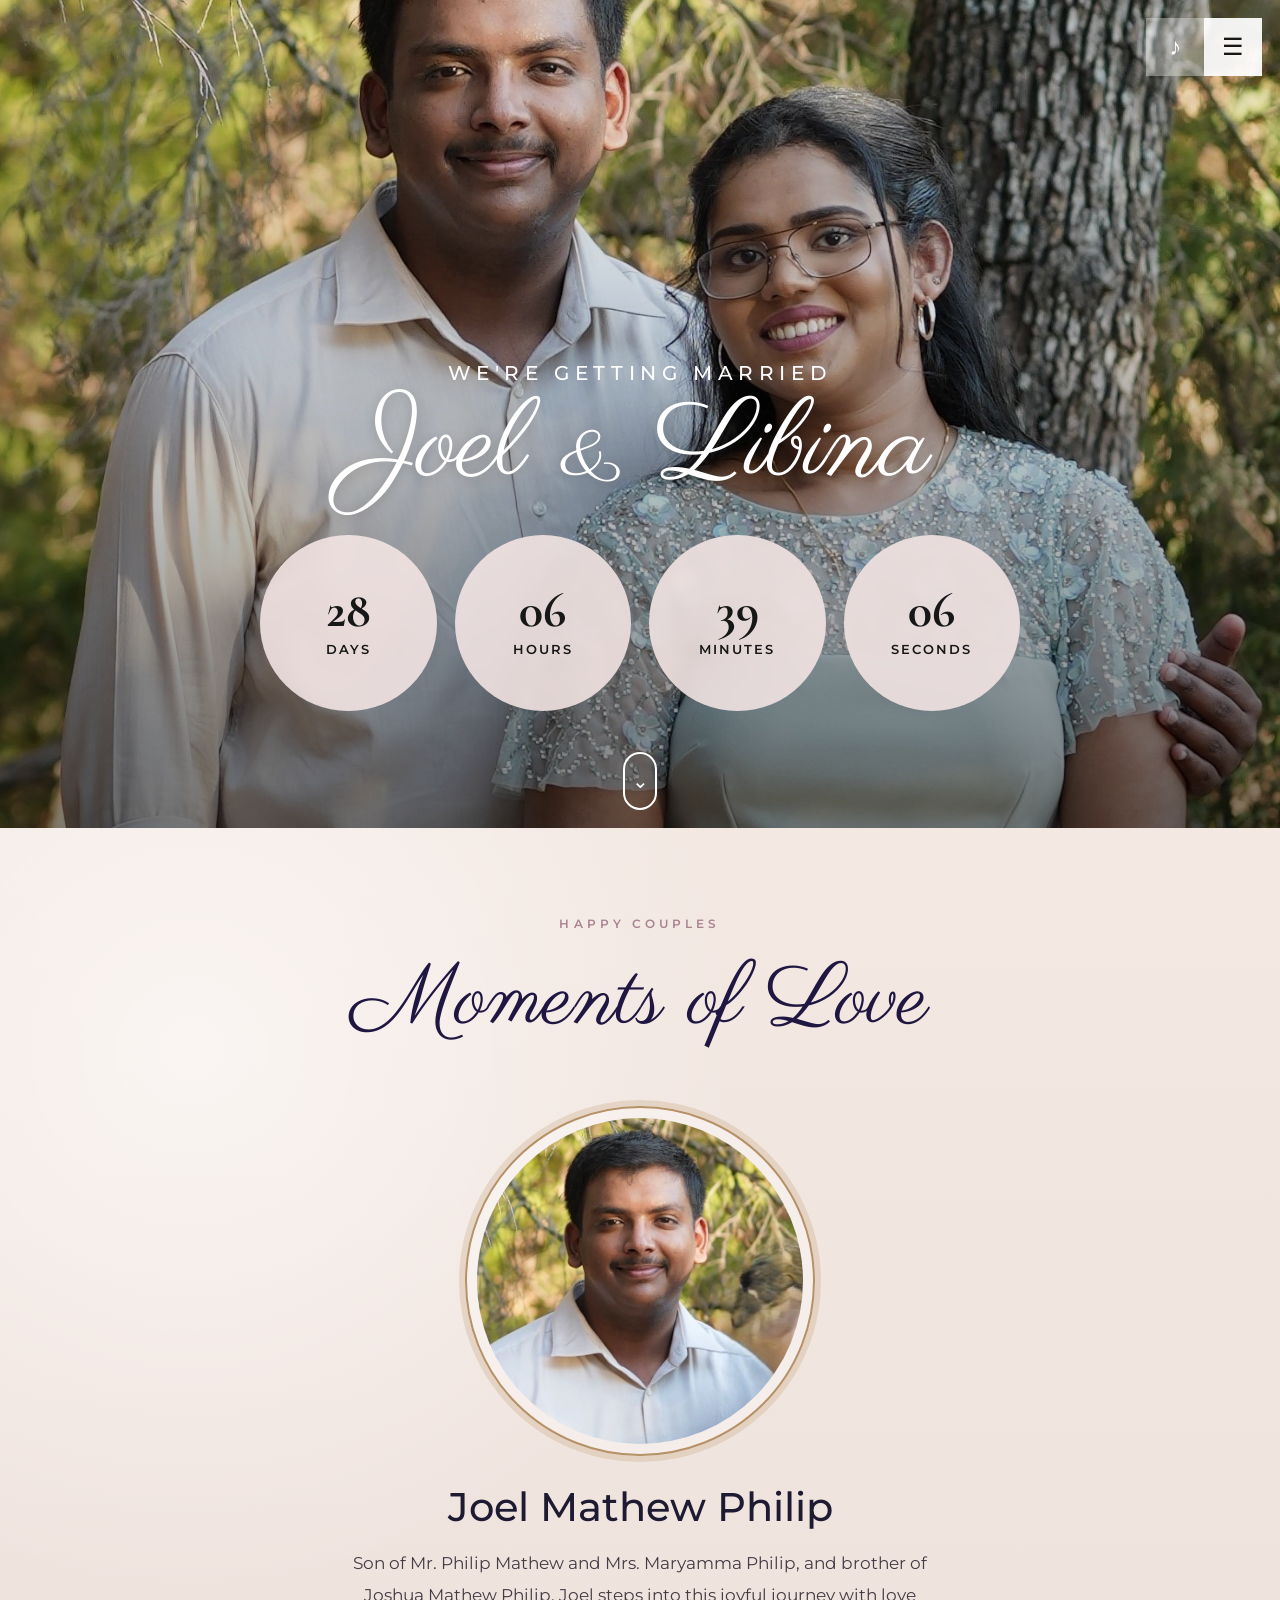
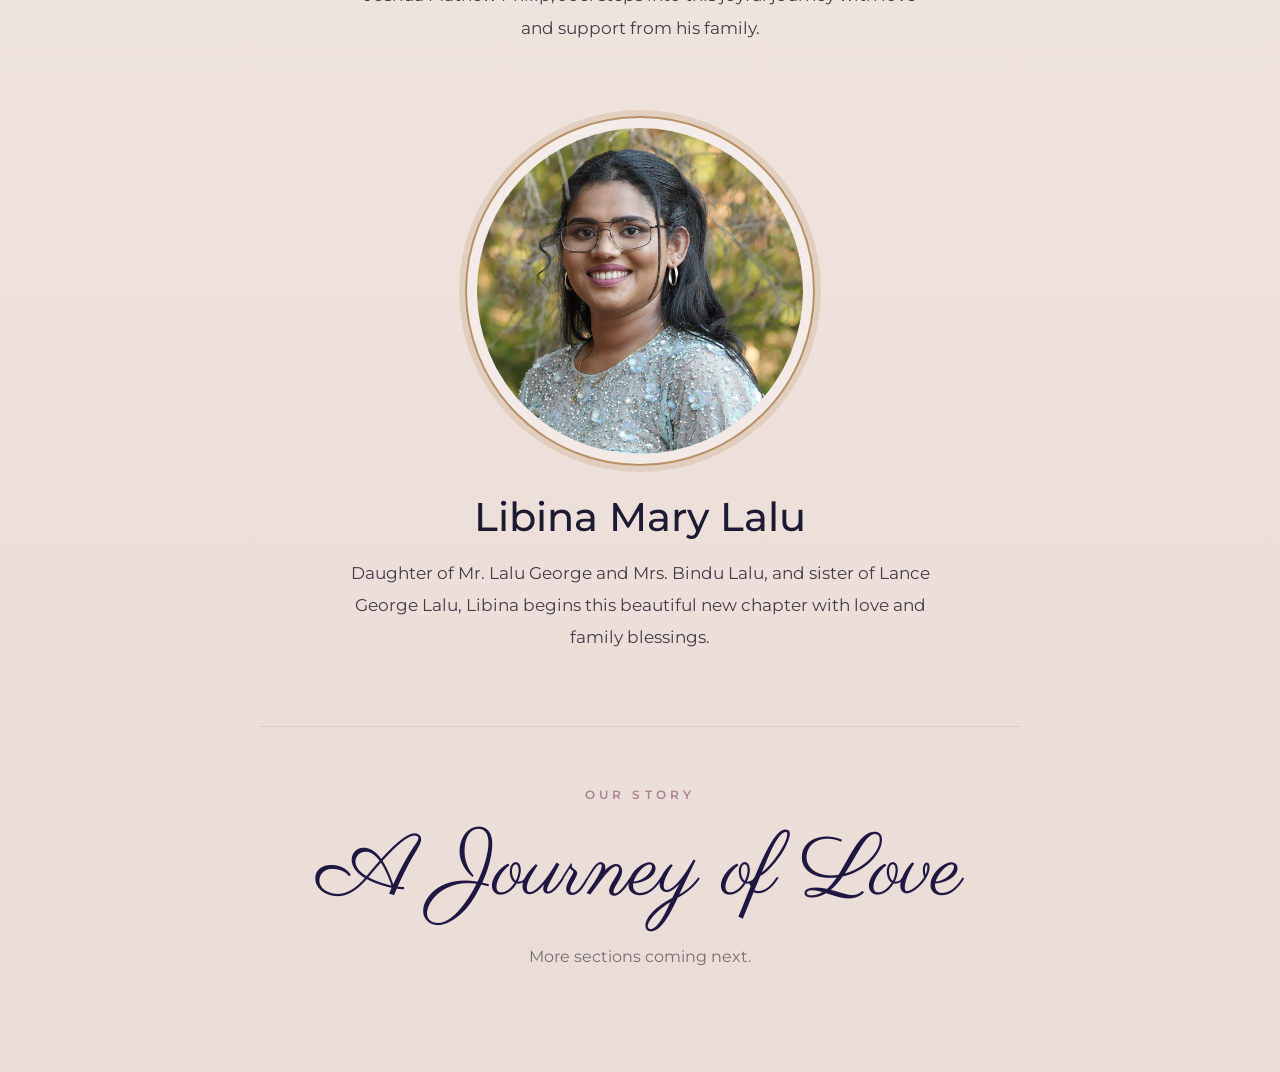
==== invitation.html @ ee6457e8 "Update invitation.html" ====
<!DOCTYPE html>
<html lang="en">
<head>
  <meta charset="UTF-8" />
  <meta name="viewport" content="width=device-width, initial-scale=1.0" />
  <meta name="theme-color" content="#eee2dd" />
  <title>Joel & Libina | Wedding Invitation</title>
  <link rel="preconnect" href="https://fonts.googleapis.com">
  <link rel="preconnect" href="https://fonts.gstatic.com" crossorigin>
  <link href="https://fonts.googleapis.com/css2?family=Cormorant+Garamond:wght@500;600;700&family=Montserrat:wght@300;400;500;600&family=Parisienne&display=swap" rel="stylesheet">
  <link rel="stylesheet" href="style.css" />
</head>
<body class="invitation-page">
  <header class="hero" id="home">
    <div class="hero-overlay"></div>
    <div class="top-controls">
      <button class="icon-btn" type="button" aria-label="Toggle music" id="musicToggle">♪</button>
      <button class="menu-btn" type="button" aria-label="Menu">☰</button>
    </div>

    <div class="hero-content">
      <p class="hero-kicker">WE'RE GETTING MARRIED</p>
      <h1>Joel <span>&</span> Libina</h1>

      <div class="countdown" aria-label="Wedding countdown">
        <div class="count-item"><strong id="days">0</strong><span>DAYS</span></div>
        <div class="count-item"><strong id="hours">0</strong><span>HOURS</span></div>
        <div class="count-item"><strong id="minutes">0</strong><span>MINUTES</span></div>
        <div class="count-item"><strong id="seconds">0</strong><span>SECONDS</span></div>
      </div>
    </div>

    <a class="scroll-indicator" href="#couple" aria-label="Scroll to couple section">⌄</a>
  </header>

  <main>
    <section class="couple-section" id="couple">
      <div class="section-heading">
        <p class="eyebrow rose">HAPPY COUPLES</p>
        <h2>Moments of Love</h2>
      </div>

      <article class="bio-card">
        <div class="portrait-ring">
          <img src="assets/images/joel.jpg" alt="Joel Mathew Philip" />
        </div>
        <h3>Joel Mathew Philip</h3>
        <p>
          Son of Mr. Philip Mathew and Mrs. Maryamma Philip, and brother of Joshua Mathew Philip,
          Joel steps into this joyful journey with love and support from his family.
        </p>
      </article>

      <article class="bio-card">
        <div class="portrait-ring">
          <img src="assets/images/libina.jpg" alt="Libina Mary Lalu" />
        </div>
        <h3>Libina Mary Lalu</h3>
        <p>
          Daughter of Mr. Lalu George and Mrs. Bindu Lalu, and sister of Lance George Lalu,
          Libina begins this beautiful new chapter with love and family blessings.
        </p>
      </article>

      <div class="next-section-tease">
        <p class="eyebrow rose">OUR STORY</p>
        <h2>A Journey of Love</h2>
        <p>More sections coming next.</p>
      </div>
    </section>
  </main>

  <script src="script.js"></script>
</body>
</html>
---- style.css ----
:root {
  --ink: #17131d;
  --cream: #f3e8e2;
  --cream-2: #ead9d2;
  --plum: #2a1235;
  --plum-2: #170f25;
  --rose: #b97586;
  --gold: #b69165;
  --white: #fffaf5;
}

* { box-sizing: border-box; }
html { scroll-behavior: smooth; }
body { margin: 0; font-family: 'Montserrat', sans-serif; color: var(--ink); }
img { display: block; width: 100%; }
a { color: inherit; }

/* ---------- Landing page ---------- */
.landing-page {
  min-height: 100vh;
  background:
    radial-gradient(circle at 20% 15%, rgba(160, 82, 150, .28), transparent 30%),
    radial-gradient(circle at 80% 80%, rgba(135, 72, 120, .18), transparent 25%),
    linear-gradient(160deg, #171427 0%, #111523 45%, #160f20 100%);
  color: var(--white);
  overflow-x: hidden;
}

.landing-shell {
  min-height: 100vh;
  display: grid;
  place-items: center;
  padding: 28px 16px;
  position: relative;
}

.landing-shell::before,
.landing-shell::after {
  content: '';
  position: fixed;
  inset: auto;
  width: 260px;
  height: 260px;
  border-radius: 50%;
  filter: blur(60px);
  opacity: .23;
  pointer-events: none;
}
.landing-shell::before { background: #ba56a0; top: -70px; left: -80px; }
.landing-shell::after { background: #6b4e8f; right: -80px; bottom: -70px; }

.floating-petals { position: fixed; inset: 0; pointer-events: none; overflow: hidden; }
.floating-petals span {
  position: absolute;
  color: rgba(255, 180, 221, .82);
  font-size: 17px;
  animation: drift 9s linear infinite;
}
.floating-petals span:nth-child(1) { left: 12%; animation-delay: 0s; }
.floating-petals span:nth-child(2) { left: 35%; animation-delay: 2s; }
.floating-petals span:nth-child(3) { left: 57%; animation-delay: 4s; }
.floating-petals span:nth-child(4) { left: 73%; animation-delay: 1s; }
.floating-petals span:nth-child(5) { left: 87%; animation-delay: 5s; }
@keyframes drift { from { transform: translateY(-10vh) rotate(0); opacity: 0; } 15% { opacity: .8; } to { transform: translateY(115vh) rotate(220deg); opacity: 0; } }

.invite-card {
  width: min(100%, 520px);
  border-radius: 34px;
  position: relative;
}

.landing-card {
  padding: 54px 30px 28px;
  text-align: center;
  background:
    linear-gradient(rgba(37, 14, 48, .92), rgba(27, 16, 39, .96)),
    radial-gradient(circle at 50% 0%, rgba(150, 74, 147, .25), transparent 55%);
  border: 1px solid rgba(255,255,255,.08);
  box-shadow: 0 22px 65px rgba(0,0,0,.42), inset 0 0 80px rgba(255,255,255,.02);
  overflow: hidden;
}

.landing-card::before {
  content: '';
  position: absolute;
  inset: 14px;
  border: 1px solid rgba(255,255,255,.05);
  border-radius: 25px;
  pointer-events: none;
}

.save-title { margin-bottom: 28px; }
.save-row { line-height: .92; }
.save-row span {
  font-family: 'Cormorant Garamond', serif;
  font-size: clamp(48px, 12vw, 70px);
  font-weight: 700;
  letter-spacing: .04em;
}
.save-row.second { display: flex; align-items: baseline; justify-content: center; gap: 10px; }
.save-row.second em { font-family: 'Parisienne', cursive; font-size: 32px; font-style: normal; transform: rotate(-4deg); }
.title-divider { display: flex; align-items: center; justify-content: center; gap: 10px; margin-top: 16px; }
.title-divider span { width: 48px; height: 1px; background: rgba(255,255,255,.35); }
.title-divider b { color: #ff5d9e; font-size: 14px; }

.portrait-pair { display: flex; justify-content: center; align-items: center; gap: 18px; margin: 12px 0 20px; }
.mini-portrait { width: 112px; height: 112px; margin: 0; padding: 6px; border-radius: 50%; border: 1px solid rgba(255,255,255,.16); background: rgba(255,255,255,.03); }
.mini-portrait img { height: 100%; object-fit: cover; border-radius: 50%; }
.amp-small { font-family: 'Parisienne', cursive; font-size: 50px; color: #d78cab; }

.landing-names {
  font-family: 'Parisienne', cursive;
  font-size: clamp(52px, 12vw, 76px);
  font-weight: 400;
  margin: 0 0 28px;
  line-height: 1;
}
.landing-names span { color: #d77c9e; font-size: .72em; }

.event-copy { display: grid; gap: 19px; margin: 0 auto 30px; max-width: 390px; }
.event-copy p { margin: 0; }
.eyebrow { font-size: 12px; letter-spacing: .34em; font-weight: 600; opacity: .72; }
.event-date { font-size: 20px; font-weight: 600; }
.event-block > p:not(.eyebrow):not(.subtle) { margin-top: 8px; font-size: 16px; font-weight: 500; }
.subtle { margin-top: 5px !important; font-size: 13px; opacity: .72; }
.church-block { padding-top: 2px; }

.primary-button {
  display: flex;
  width: 100%;
  min-height: 64px;
  align-items: center;
  justify-content: center;
  gap: 9px;
  text-decoration: none;
  border-radius: 14px;
  background: linear-gradient(180deg, #2a1938, #1d1229);
  color: white;
  font-size: 17px;
  font-weight: 600;
  box-shadow: 0 10px 28px rgba(0,0,0,.28), inset 0 1px rgba(255,255,255,.06);
  transition: transform .2s ease, box-shadow .2s ease;
}
.primary-button:hover { transform: translateY(-2px); box-shadow: 0 14px 35px rgba(0,0,0,.34); }
.primary-button span { color: #fff; }
.card-footnote { font-size: 11px; opacity: .34; margin: 21px 0 0; }

/* ---------- Main invitation page ---------- */
.invitation-page { background: var(--cream); }
.hero {
  min-height: 100svh;
  position: relative;
  display: flex;
  align-items: flex-end;
  justify-content: center;
  background-image: url('assets/images/couple.jpg');
  background-size: cover;
  background-position: center 33%;
  color: white;
  overflow: hidden;
}
.hero-overlay {
  position: absolute;
  inset: 0;
  background: linear-gradient(to bottom, rgba(0,0,0,.08) 0%, rgba(0,0,0,.14) 40%, rgba(0,0,0,.5) 100%);
}
.top-controls { position: absolute; z-index: 3; top: 18px; right: 18px; display: flex; }
.icon-btn,.menu-btn {
  width: 58px; height: 58px; border: 0; font-size: 24px; cursor: pointer;
}
.icon-btn { background: rgba(255,255,255,.36); color: white; }
.menu-btn { background: rgba(255,255,255,.93); color: #171717; }

.hero-content {
  position: relative;
  z-index: 2;
  width: min(100%, 940px);
  text-align: center;
  padding: 0 18px 13vh;
}
.hero-kicker { letter-spacing: .28em; font-size: clamp(14px, 2vw, 20px); margin: 0 0 8px; font-weight: 500; }
.hero h1 { font-family: 'Parisienne', cursive; font-size: clamp(60px, 10vw, 110px); font-weight: 400; margin: 0 0 32px; line-height: 1; text-shadow: 0 2px 12px rgba(0,0,0,.18); }
.hero h1 span { font-size: .7em; }
.countdown { display: grid; grid-template-columns: repeat(4, minmax(0,1fr)); gap: clamp(8px, 2vw, 18px); max-width: 760px; margin: 0 auto; }
.count-item {
  aspect-ratio: 1/1;
  border-radius: 50%;
  background: rgba(245, 230, 229, .88);
  color: #171717;
  display: flex;
  flex-direction: column;
  align-items: center;
  justify-content: center;
  backdrop-filter: blur(6px);
}
.count-item strong { font-family: 'Cormorant Garamond', serif; font-size: clamp(28px, 5vw, 50px); line-height: .9; }
.count-item span { font-size: clamp(8px, 1.5vw, 13px); margin-top: 8px; letter-spacing: .16em; font-weight: 600; }
.scroll-indicator {
  position: absolute;
  z-index: 3;
  bottom: 18px;
  left: 50%;
  transform: translateX(-50%);
  width: 34px; height: 58px;
  border: 2px solid white;
  border-radius: 18px;
  display: grid; place-items: center;
  color: white; text-decoration: none; font-size: 20px;
  animation: bounce 1.8s ease-in-out infinite;
}
@keyframes bounce { 0%,100% { transform: translate(-50%,0); } 50% { transform: translate(-50%,7px); } }

.couple-section {
  min-height: 100vh;
  background:
    radial-gradient(circle at 15% 12%, rgba(255,255,255,.6), transparent 28%),
    linear-gradient(180deg, #f3e8e2 0%, #eadcd7 100%);
  padding: 76px 20px 90px;
  text-align: center;
}
.section-heading { margin-bottom: 46px; }
.rose { color: #a98391; opacity: 1; }
.section-heading h2,.next-section-tease h2 {
  font-family: 'Parisienne', cursive;
  font-size: clamp(54px, 8vw, 86px);
  color: #1f1642;
  font-weight: 400;
  margin: 8px 0 0;
}
.bio-card { max-width: 640px; margin: 0 auto 72px; }
.portrait-ring {
  width: min(76vw, 350px);
  aspect-ratio: 1/1;
  margin: 0 auto 26px;
  border-radius: 50%;
  padding: 10px;
  border: 2px solid var(--gold);
  box-shadow: 0 0 0 6px rgba(182,145,101,.24);
  background: rgba(255,255,255,.32);
}
.portrait-ring img { width: 100%; height: 100%; object-fit: cover; border-radius: 50%; }
.bio-card h3 { font-size: clamp(28px, 4vw, 40px); font-weight: 500; margin: 0 0 16px; color: #1d1a31; }
.bio-card p { margin: 0 auto; max-width: 580px; font-size: 17px; line-height: 1.9; color: #443b45; }
.next-section-tease { margin: 28px auto 0; padding-top: 48px; border-top: 1px solid rgba(92,63,77,.12); max-width: 760px; }
.next-section-tease p:last-child { opacity: .55; }

@media (max-width: 600px) {
  .landing-shell { padding: 12px; }
  .landing-card { padding: 44px 20px 24px; border-radius: 26px; }
  .mini-portrait { width: 92px; height: 92px; }
  .amp-small { font-size: 42px; }
  .hero { background-position: center 28%; }
  .hero-content { padding-bottom: 15vh; }
  .hero h1 { margin-bottom: 24px; }
  .countdown { gap: 7px; }
  .count-item span { letter-spacing: .08em; }
  .top-controls { top: 12px; right: 12px; }
  .icon-btn,.menu-btn { width: 50px; height: 50px; }
  .couple-section { padding-inline: 18px; }
  .bio-card p { font-size: 15px; line-height: 1.8; }
}

@media (min-width: 900px) {
  .hero { min-height: 92vh; background-position: center 29%; }
  .landing-card { padding-inline: 48px; }
}
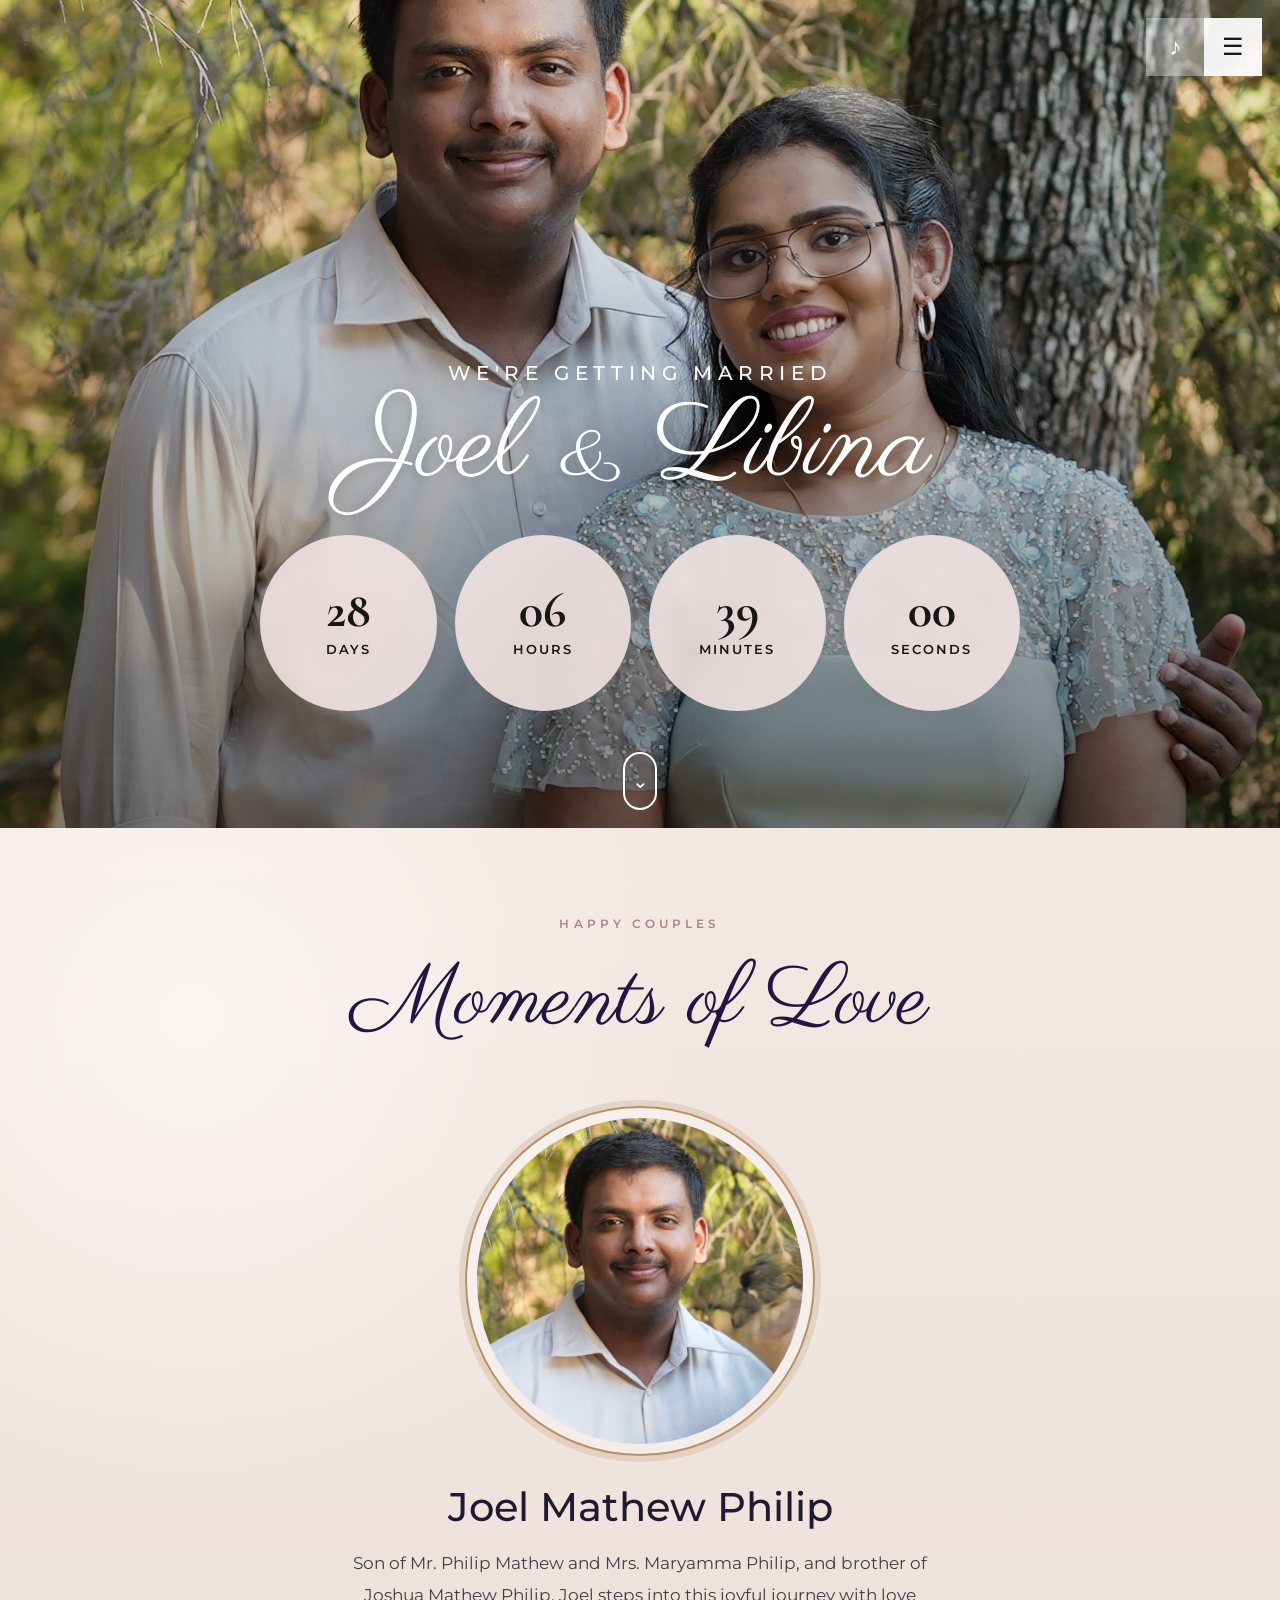
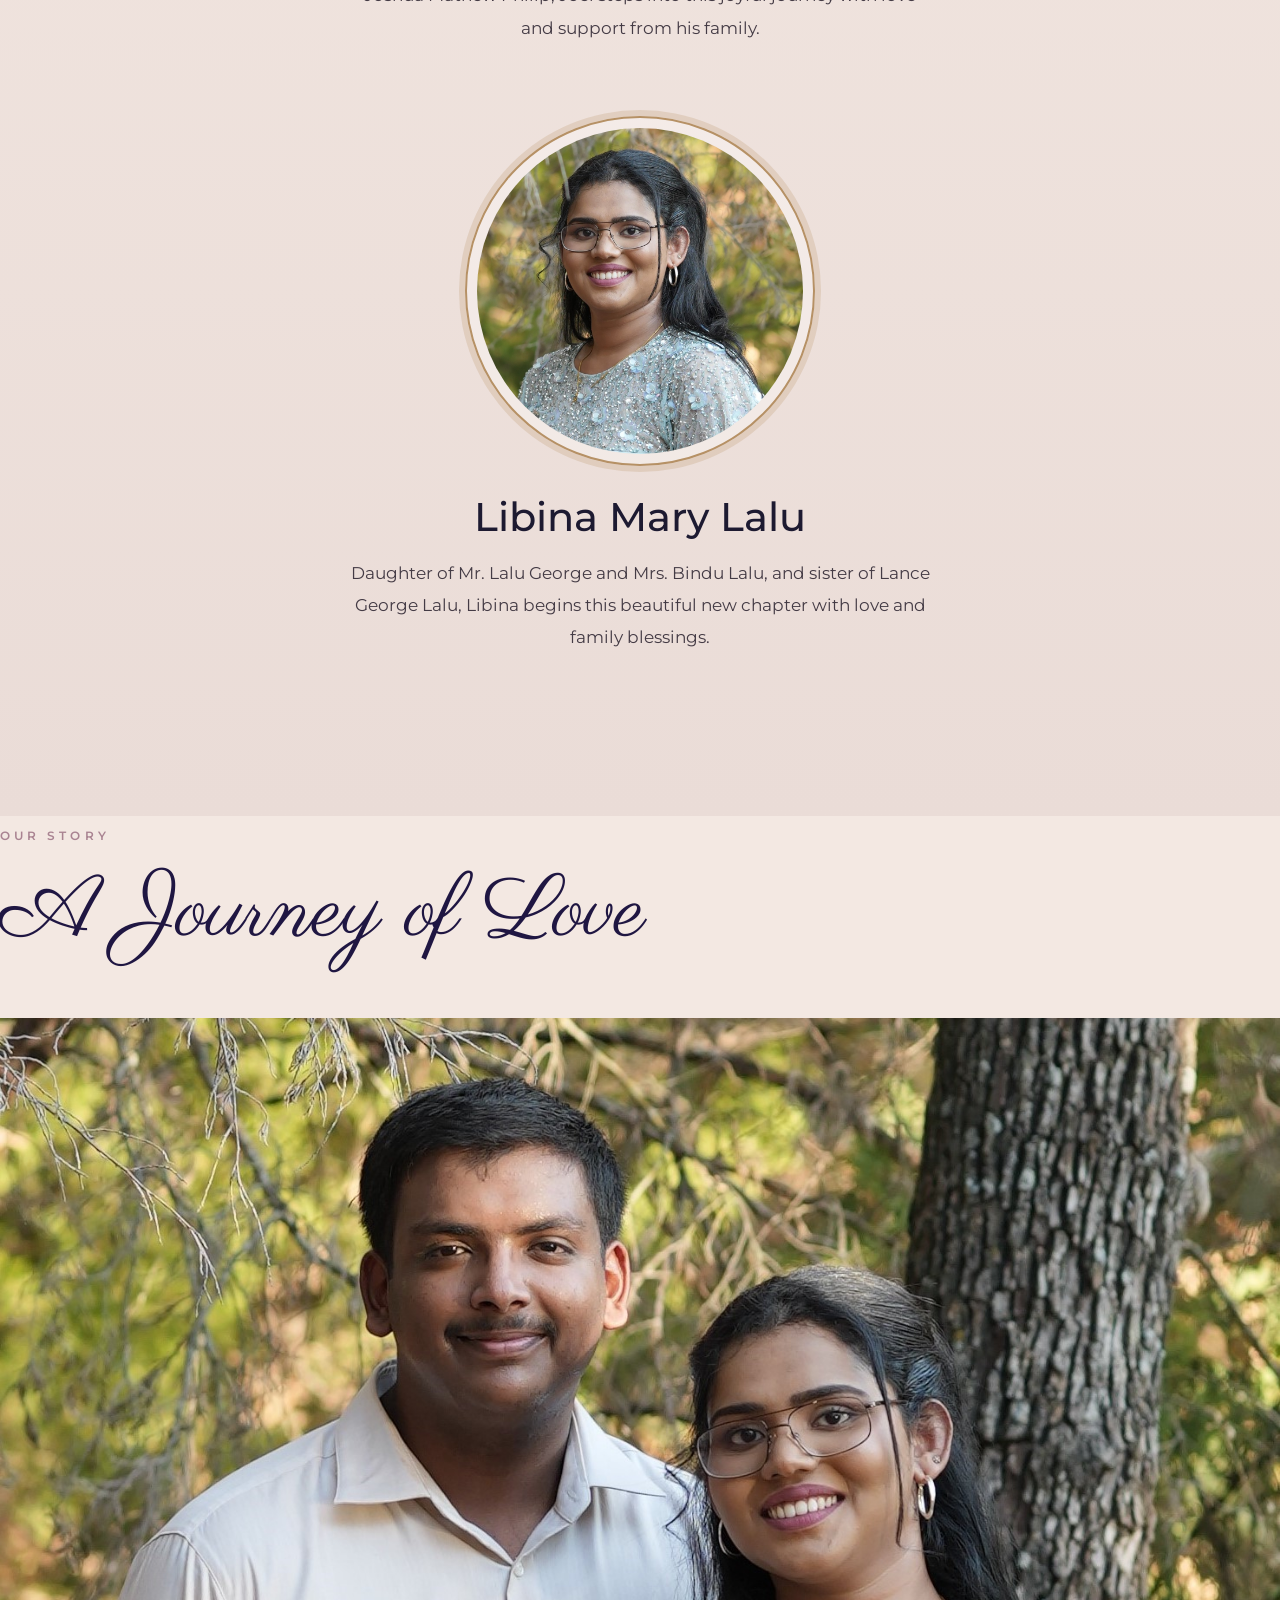
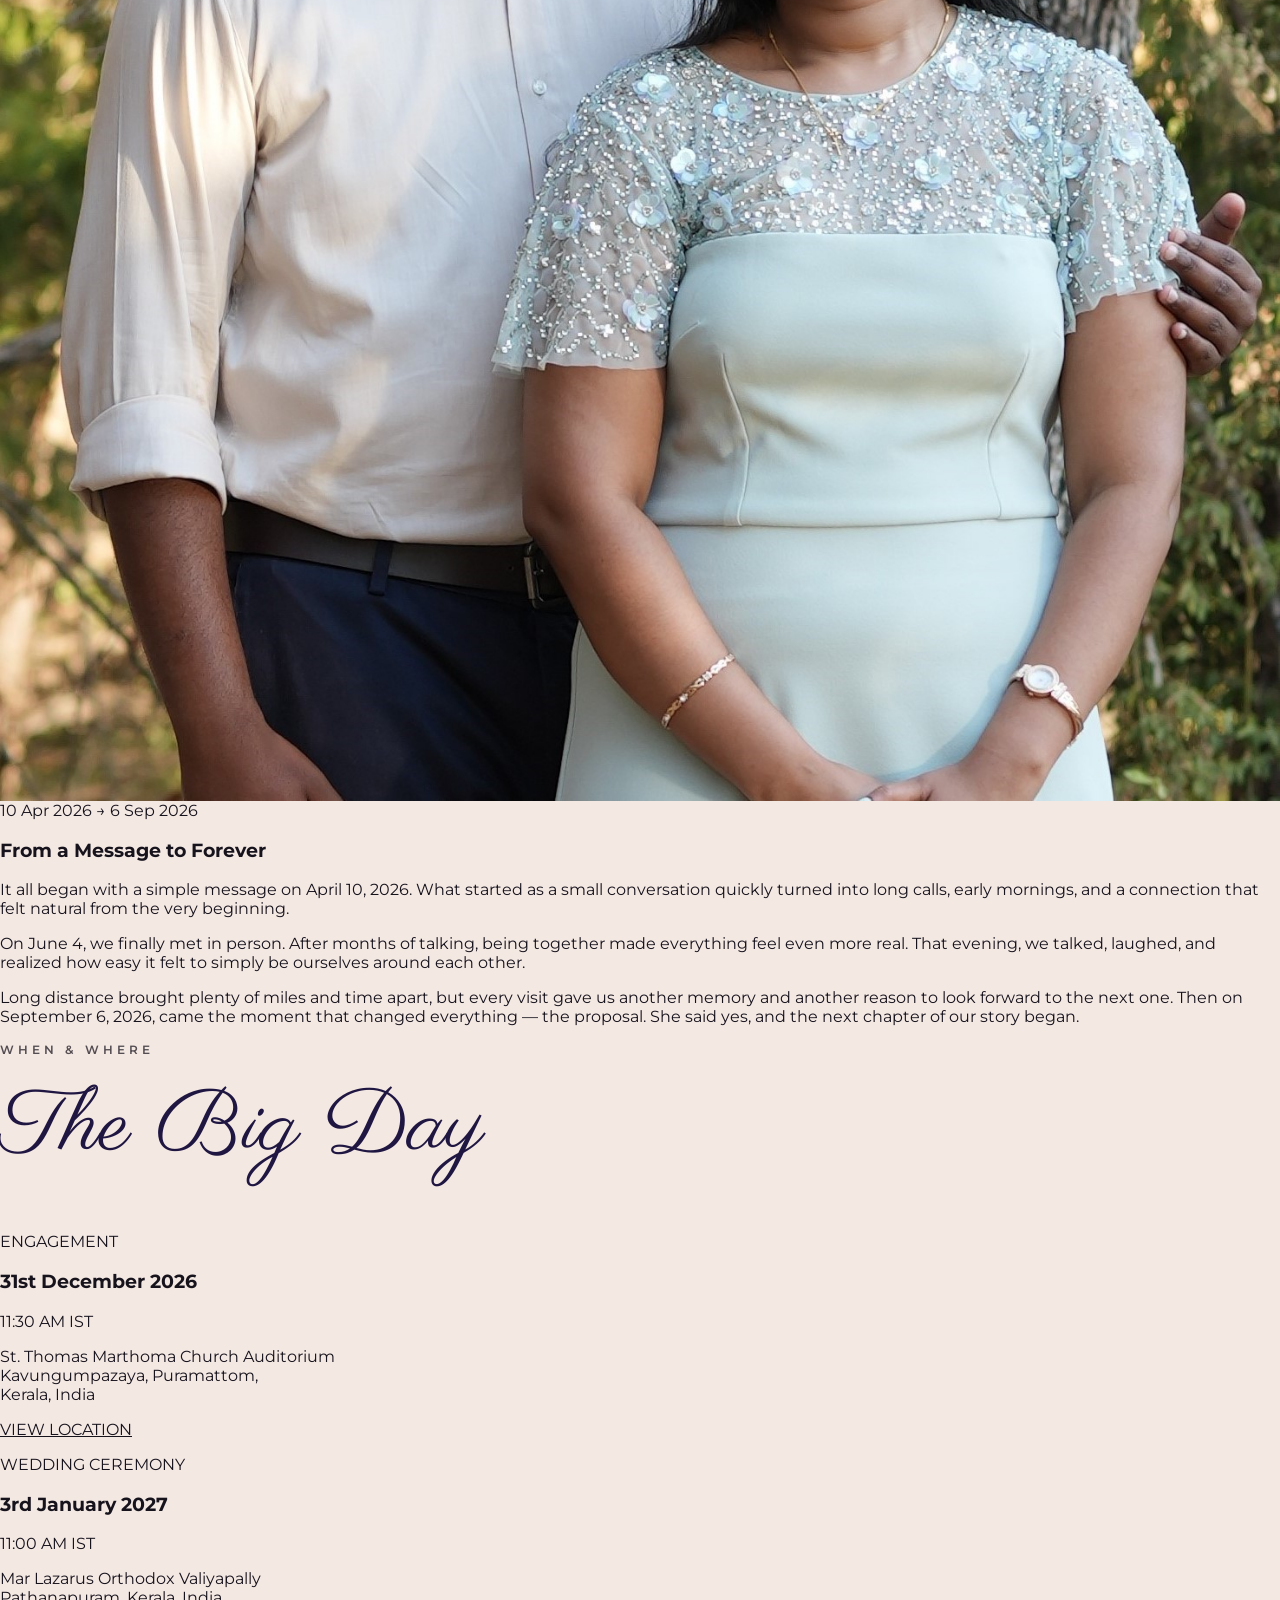
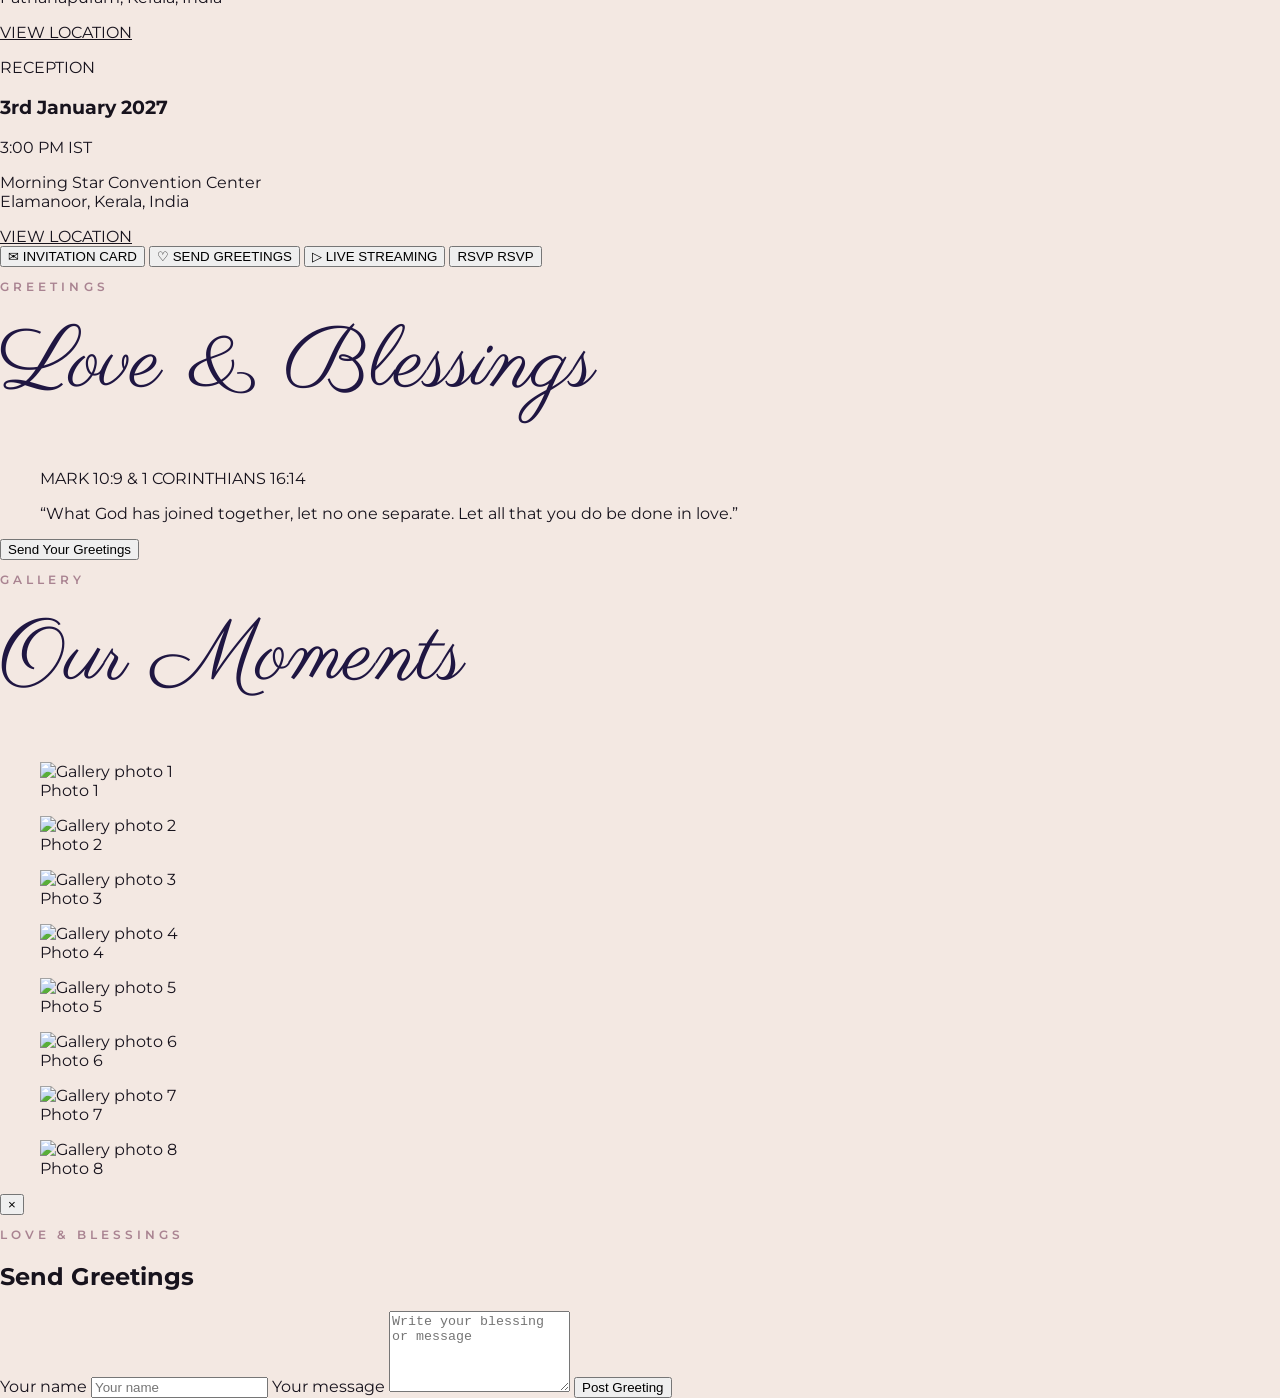
==== commit 56fa2c24: "Update invitation.html" ====
--- a/invitation.html
+++ b/invitation.html
@@ -61,14 +61,155 @@
           Libina begins this beautiful new chapter with love and family blessings.
         </p>
       </article>
-
-      <div class="next-section-tease">
+    </section>
+
+    <section class="story-section" id="story">
+      <div class="section-heading compact-heading">
         <p class="eyebrow rose">OUR STORY</p>
         <h2>A Journey of Love</h2>
-        <p>More sections coming next.</p>
+      </div>
+
+      <article class="story-card">
+        <div class="story-photo-wrap">
+          <img src="assets/images/couple.jpg" alt="Joel and Libina together" class="story-photo" />
+        </div>
+        <span class="story-date">10 Apr 2026 → 6 Sep 2026</span>
+        <h3>From a Message to Forever</h3>
+        <p>
+          It all began with a simple message on April 10, 2026. What started as a small conversation
+          quickly turned into long calls, early mornings, and a connection that felt natural from the very beginning.
+        </p>
+        <p>
+          On June 4, we finally met in person. After months of talking, being together made everything feel even more real.
+          That evening, we talked, laughed, and realized how easy it felt to simply be ourselves around each other.
+        </p>
+        <p>
+          Long distance brought plenty of miles and time apart, but every visit gave us another memory and another reason
+          to look forward to the next one. Then on September 6, 2026, came the moment that changed everything — the proposal.
+          She said yes, and the next chapter of our story began.
+        </p>
+      </article>
+    </section>
+
+    <section class="big-day-section" id="big-day">
+      <div class="section-heading light-heading">
+        <p class="eyebrow">WHEN & WHERE</p>
+        <h2>The Big Day</h2>
+      </div>
+
+      <div class="event-grid">
+        <article class="event-card-main">
+          <p class="event-type">ENGAGEMENT</p>
+          <h3>31st December 2026</h3>
+          <p class="event-time">11:30 AM IST</p>
+          <p class="event-location">
+            St. Thomas Marthoma Church Auditorium<br>
+            Kavungumpazaya, Puramattom,<br>
+            Kerala, India
+          </p>
+          <a class="location-button" href="https://www.google.com/maps/search/?api=1&query=St.%20Thomas%20Marthoma%20Church%20Auditorium%20Kavungumpazaya%20Puramattom%20Kerala%20India" target="_blank" rel="noopener noreferrer">VIEW LOCATION</a>
+        </article>
+
+        <article class="event-card-main">
+          <p class="event-type">WEDDING CEREMONY</p>
+          <h3>3rd January 2027</h3>
+          <p class="event-time">11:00 AM IST</p>
+          <p class="event-location">
+            Mar Lazarus Orthodox Valiyapally<br>
+            Pathanapuram, Kerala, India
+          </p>
+          <a class="location-button" href="https://www.google.com/maps/search/?api=1&query=Mar%20Lazarus%20Orthodox%20Valiyapally%20Pathanapuram%20Kerala%20India" target="_blank" rel="noopener noreferrer">VIEW LOCATION</a>
+        </article>
+
+        <article class="event-card-main">
+          <p class="event-type">RECEPTION</p>
+          <h3>3rd January 2027</h3>
+          <p class="event-time">3:00 PM IST</p>
+          <p class="event-location">
+            Morning Star Convention Center<br>
+            Elamanoor, Kerala, India
+          </p>
+          <a class="location-button" href="https://www.google.com/maps/search/?api=1&query=Morning%20Star%20Convention%20Center%20Elamanoor%20Kerala%20India" target="_blank" rel="noopener noreferrer">VIEW LOCATION</a>
+        </article>
+      </div>
+    </section>
+
+    <section class="actions-section" id="actions">
+      <div class="action-grid">
+        <button class="action-tile" type="button" data-action="invitation">
+          <span class="action-icon">✉</span>
+          <span>INVITATION CARD</span>
+        </button>
+        <button class="action-tile" type="button" data-action="greetings">
+          <span class="action-icon">♡</span>
+          <span>SEND GREETINGS</span>
+        </button>
+        <button class="action-tile" type="button" data-action="livestream">
+          <span class="action-icon">▷</span>
+          <span>LIVE STREAMING</span>
+        </button>
+        <button class="action-tile" type="button" data-action="rsvp">
+          <span class="action-icon">RSVP</span>
+          <span>RSVP</span>
+        </button>
+      </div>
+    </section>
+
+    <section class="blessings-section" id="blessings">
+      <div class="section-heading compact-heading">
+        <p class="eyebrow rose">GREETINGS</p>
+        <h2>Love & Blessings</h2>
+      </div>
+
+      <blockquote class="verse-card">
+        <p class="verse-ref">MARK 10:9 &amp; 1 CORINTHIANS 16:14</p>
+        <p>“What God has joined together, let no one separate. Let all that you do be done in love.”</p>
+      </blockquote>
+
+      <div class="guest-messages" id="guestMessages" aria-live="polite"></div>
+      <button class="secondary-button" type="button" id="openGreetings">Send Your Greetings</button>
+    </section>
+
+    <section class="gallery-section" id="gallery">
+      <div class="section-heading compact-heading">
+        <p class="eyebrow rose">GALLERY</p>
+        <h2>Our Moments</h2>
+      </div>
+
+      <div class="gallery-grid">
+        <figure class="gallery-item"><img src="assets/images/gallery-1.jpg" alt="Gallery photo 1"><span>Photo 1</span></figure>
+        <figure class="gallery-item"><img src="assets/images/gallery-2.jpg" alt="Gallery photo 2"><span>Photo 2</span></figure>
+        <figure class="gallery-item"><img src="assets/images/gallery-3.jpg" alt="Gallery photo 3"><span>Photo 3</span></figure>
+        <figure class="gallery-item"><img src="assets/images/gallery-4.jpg" alt="Gallery photo 4"><span>Photo 4</span></figure>
+        <figure class="gallery-item"><img src="assets/images/gallery-5.jpg" alt="Gallery photo 5"><span>Photo 5</span></figure>
+        <figure class="gallery-item"><img src="assets/images/gallery-6.jpg" alt="Gallery photo 6"><span>Photo 6</span></figure>
+        <figure class="gallery-item"><img src="assets/images/gallery-7.jpg" alt="Gallery photo 7"><span>Photo 7</span></figure>
+        <figure class="gallery-item"><img src="assets/images/gallery-8.jpg" alt="Gallery photo 8"><span>Photo 8</span></figure>
       </div>
     </section>
   </main>
+
+  <div class="modal" id="greetingsModal" aria-hidden="true">
+    <div class="modal-backdrop" data-close-modal></div>
+    <div class="modal-card" role="dialog" aria-modal="true" aria-labelledby="greetingTitle">
+      <button class="modal-close" type="button" aria-label="Close" data-close-modal>×</button>
+      <p class="eyebrow rose">LOVE & BLESSINGS</p>
+      <h2 id="greetingTitle">Send Greetings</h2>
+      <form id="greetingForm">
+        <label>
+          Your name
+          <input type="text" id="guestName" maxlength="50" required placeholder="Your name">
+        </label>
+        <label>
+          Your message
+          <textarea id="guestMessage" maxlength="300" rows="5" required placeholder="Write your blessing or message"></textarea>
+        </label>
+        <button class="secondary-button full-width" type="submit">Post Greeting</button>
+      </form>
+    </div>
+  </div>
+
+  <div class="toast" id="toast" role="status" aria-live="polite"></div>
 
   <script src="script.js"></script>
 </body>
--- a/style.css
+++ b/style.css
@@ -29,8 +29,8 @@
 .landing-shell {
   min-height: 100vh;
   display: grid;
-  place-items: center;
-  padding: 28px 16px;
+  place-items: start center;
+  padding: 0 16px 12px;
   position: relative;
 }
 
@@ -70,7 +70,7 @@
 }
 
 .landing-card {
-  padding: 54px 30px 28px;
+  padding: 22px 30px 18px;
   text-align: center;
   background:
     linear-gradient(rgba(37, 14, 48, .92), rgba(27, 16, 39, .96)),
@@ -89,7 +89,7 @@
   pointer-events: none;
 }
 
-.save-title { margin-bottom: 28px; }
+.save-title { margin-bottom: 14px; }
 .save-row { line-height: .92; }
 .save-row span {
   font-family: 'Cormorant Garamond', serif;
@@ -103,7 +103,7 @@
 .title-divider span { width: 48px; height: 1px; background: rgba(255,255,255,.35); }
 .title-divider b { color: #ff5d9e; font-size: 14px; }
 
-.portrait-pair { display: flex; justify-content: center; align-items: center; gap: 18px; margin: 12px 0 20px; }
+.portrait-pair { display: flex; justify-content: center; align-items: center; gap: 18px; margin: 4px 0 10px; }
 .mini-portrait { width: 112px; height: 112px; margin: 0; padding: 6px; border-radius: 50%; border: 1px solid rgba(255,255,255,.16); background: rgba(255,255,255,.03); }
 .mini-portrait img { height: 100%; object-fit: cover; border-radius: 50%; }
 .amp-small { font-family: 'Parisienne', cursive; font-size: 50px; color: #d78cab; }
@@ -112,12 +112,12 @@
   font-family: 'Parisienne', cursive;
   font-size: clamp(52px, 12vw, 76px);
   font-weight: 400;
-  margin: 0 0 28px;
+  margin: 0 0 14px;
   line-height: 1;
 }
 .landing-names span { color: #d77c9e; font-size: .72em; }
 
-.event-copy { display: grid; gap: 19px; margin: 0 auto 30px; max-width: 390px; }
+.event-copy { display: grid; gap: 10px; margin: 0 auto 14px; max-width: 390px; }
 .event-copy p { margin: 0; }
 .eyebrow { font-size: 12px; letter-spacing: .34em; font-weight: 600; opacity: .72; }
 .event-date { font-size: 20px; font-weight: 600; }
@@ -143,7 +143,7 @@
 }
 .primary-button:hover { transform: translateY(-2px); box-shadow: 0 14px 35px rgba(0,0,0,.34); }
 .primary-button span { color: #fff; }
-.card-footnote { font-size: 11px; opacity: .34; margin: 21px 0 0; }
+.card-footnote { font-size: 11px; opacity: .42; margin: 8px 0 0; }
 
 /* ---------- Main invitation page ---------- */
 .invitation-page { background: var(--cream); }
@@ -245,8 +245,15 @@
 .next-section-tease p:last-child { opacity: .55; }
 
 @media (max-width: 600px) {
-  .landing-shell { padding: 12px; }
-  .landing-card { padding: 44px 20px 24px; border-radius: 26px; }
+  .landing-shell { padding: 0 12px 10px; }
+  .landing-card { padding: 18px 20px 14px; border-radius: 26px; }
+  .save-title { margin-bottom: 14px; }
+  .title-divider { margin-top: 10px; }
+  .portrait-pair { margin: 4px 0 10px; }
+  .landing-names { margin-bottom: 12px; }
+  .event-copy { gap: 9px; margin-bottom: 12px; }
+  .primary-button { min-height: 58px; }
+  .card-footnote { margin-top: 7px; }
   .mini-portrait { width: 92px; height: 92px; }
   .amp-small { font-size: 42px; }
   .hero { background-position: center 28%; }
@@ -264,3 +271,37 @@
   .hero { min-height: 92vh; background-position: center 29%; }
   .landing-card { padding-inline: 48px; }
 }
+
+/* ---------- Landing page viewport fill refinement ---------- */
+.landing-shell {
+  min-height: 100svh;
+  padding: 10px 16px 14px;
+  align-items: stretch;
+}
+
+.landing-card {
+  min-height: calc(100svh - 24px);
+  display: flex;
+  flex-direction: column;
+  justify-content: space-between;
+  padding: 26px 30px 18px;
+}
+
+@media (max-width: 600px) {
+  .landing-shell {
+    min-height: 100svh;
+    padding: 8px 12px 10px;
+  }
+
+  .landing-card {
+    min-height: calc(100svh - 18px);
+    padding: 24px 20px 16px;
+  }
+
+  .save-title { margin-bottom: 10px; }
+  .title-divider { margin-top: 10px; }
+  .portrait-pair { margin: 6px 0 10px; }
+  .landing-names { margin-bottom: 10px; }
+  .event-copy { gap: 8px; margin-bottom: 12px; }
+  .card-footnote { margin-top: 8px; }
+}
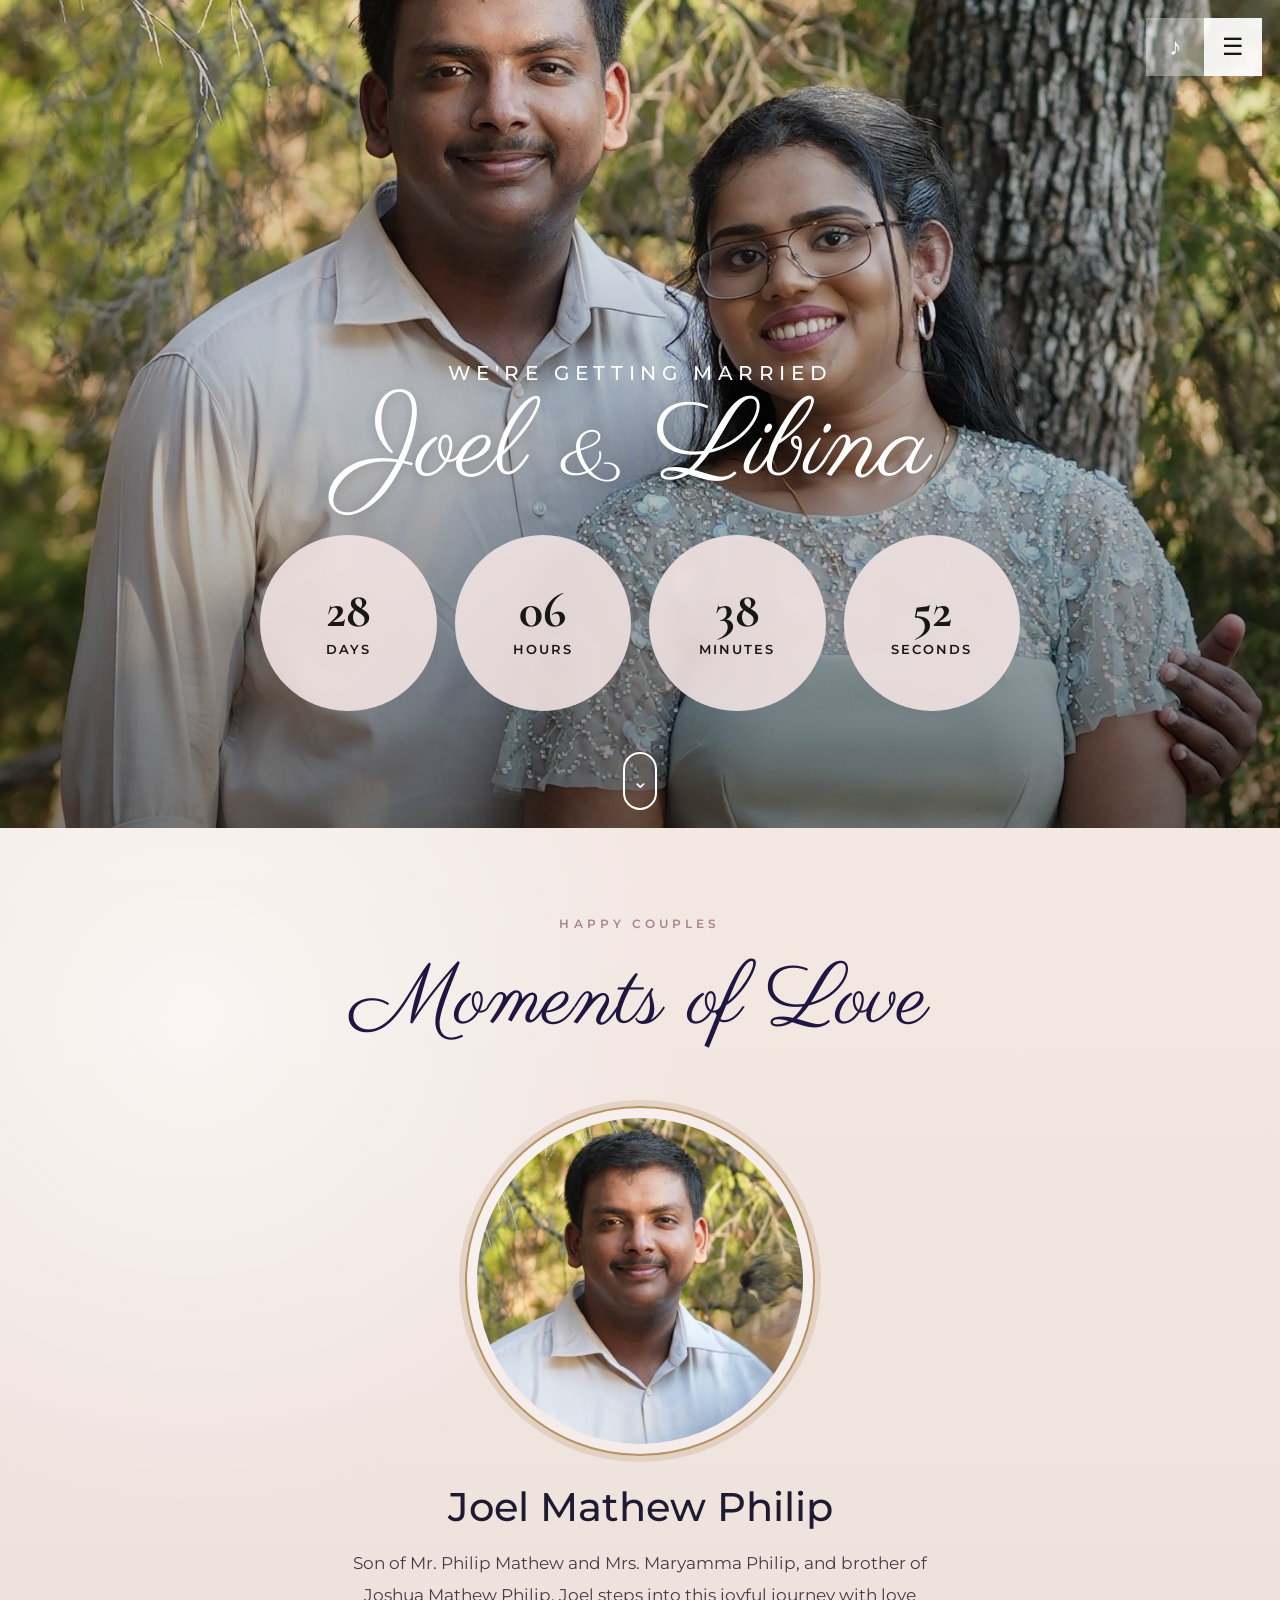
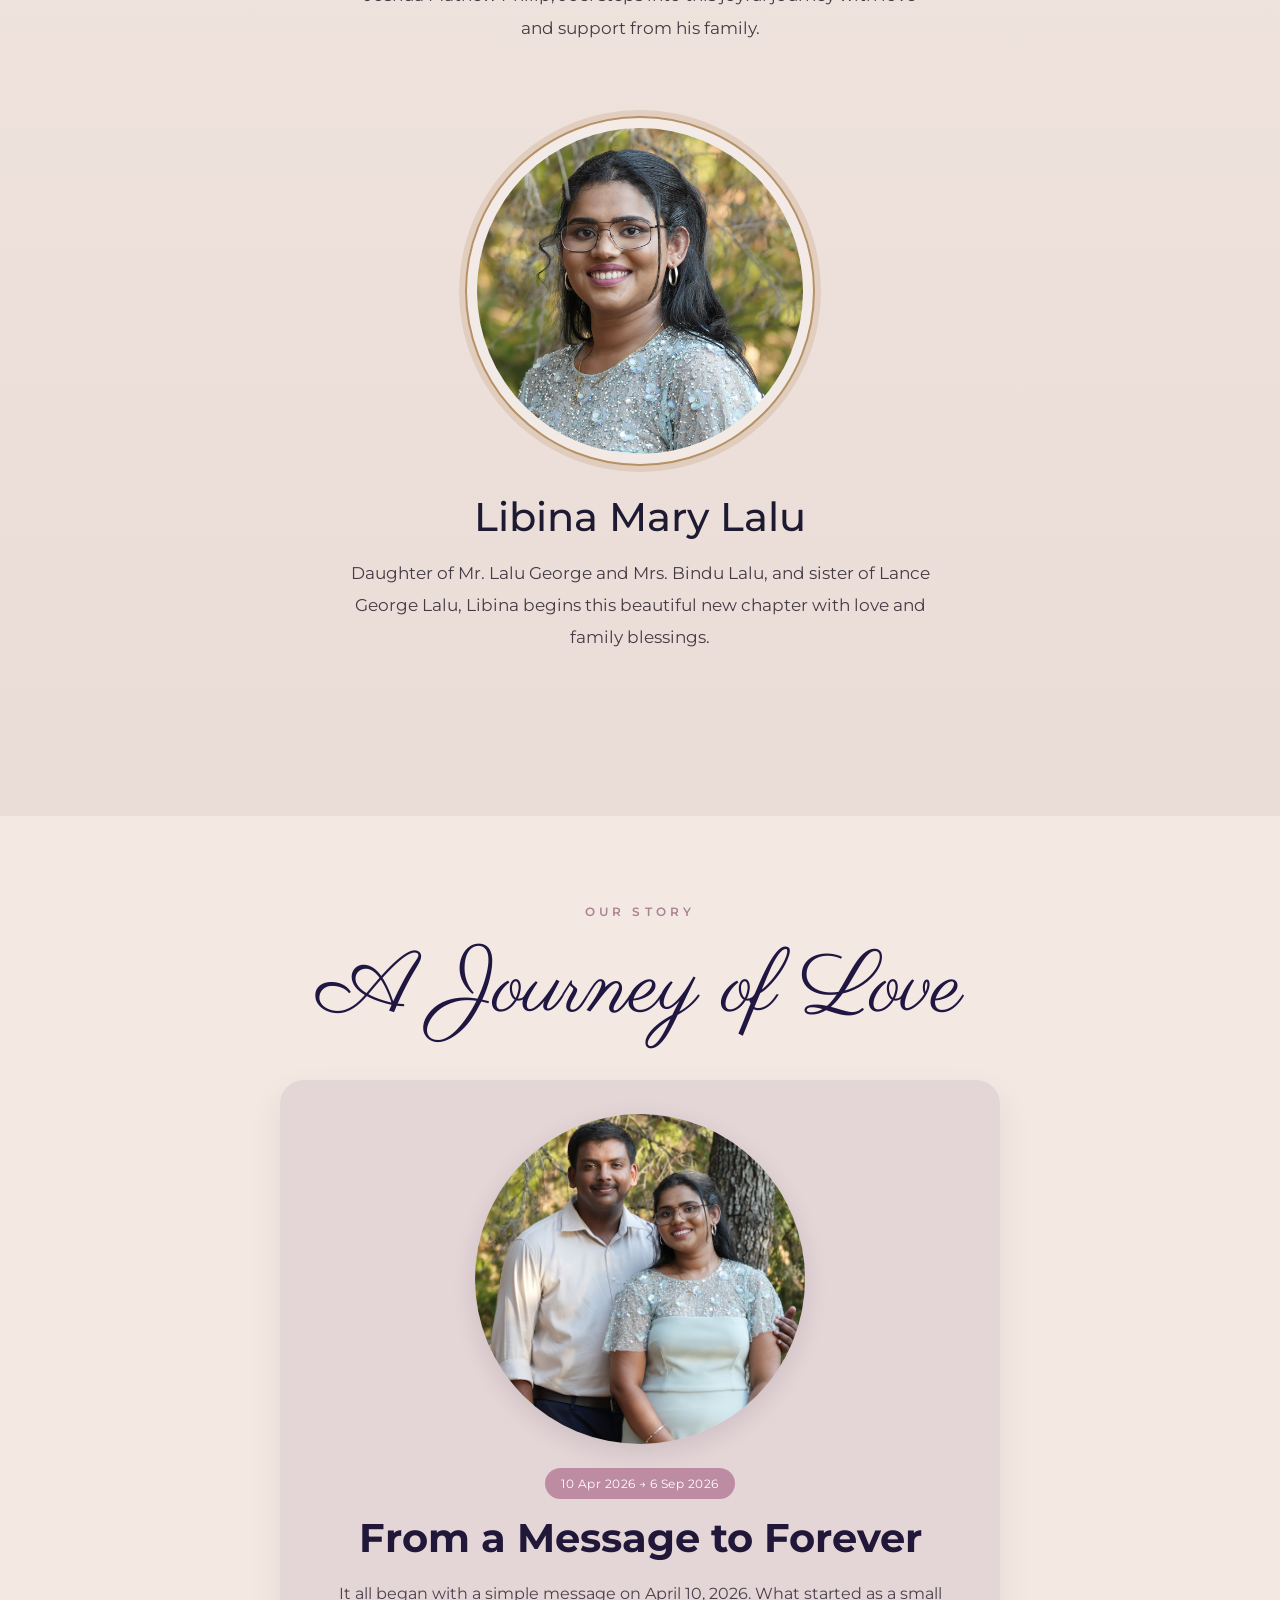
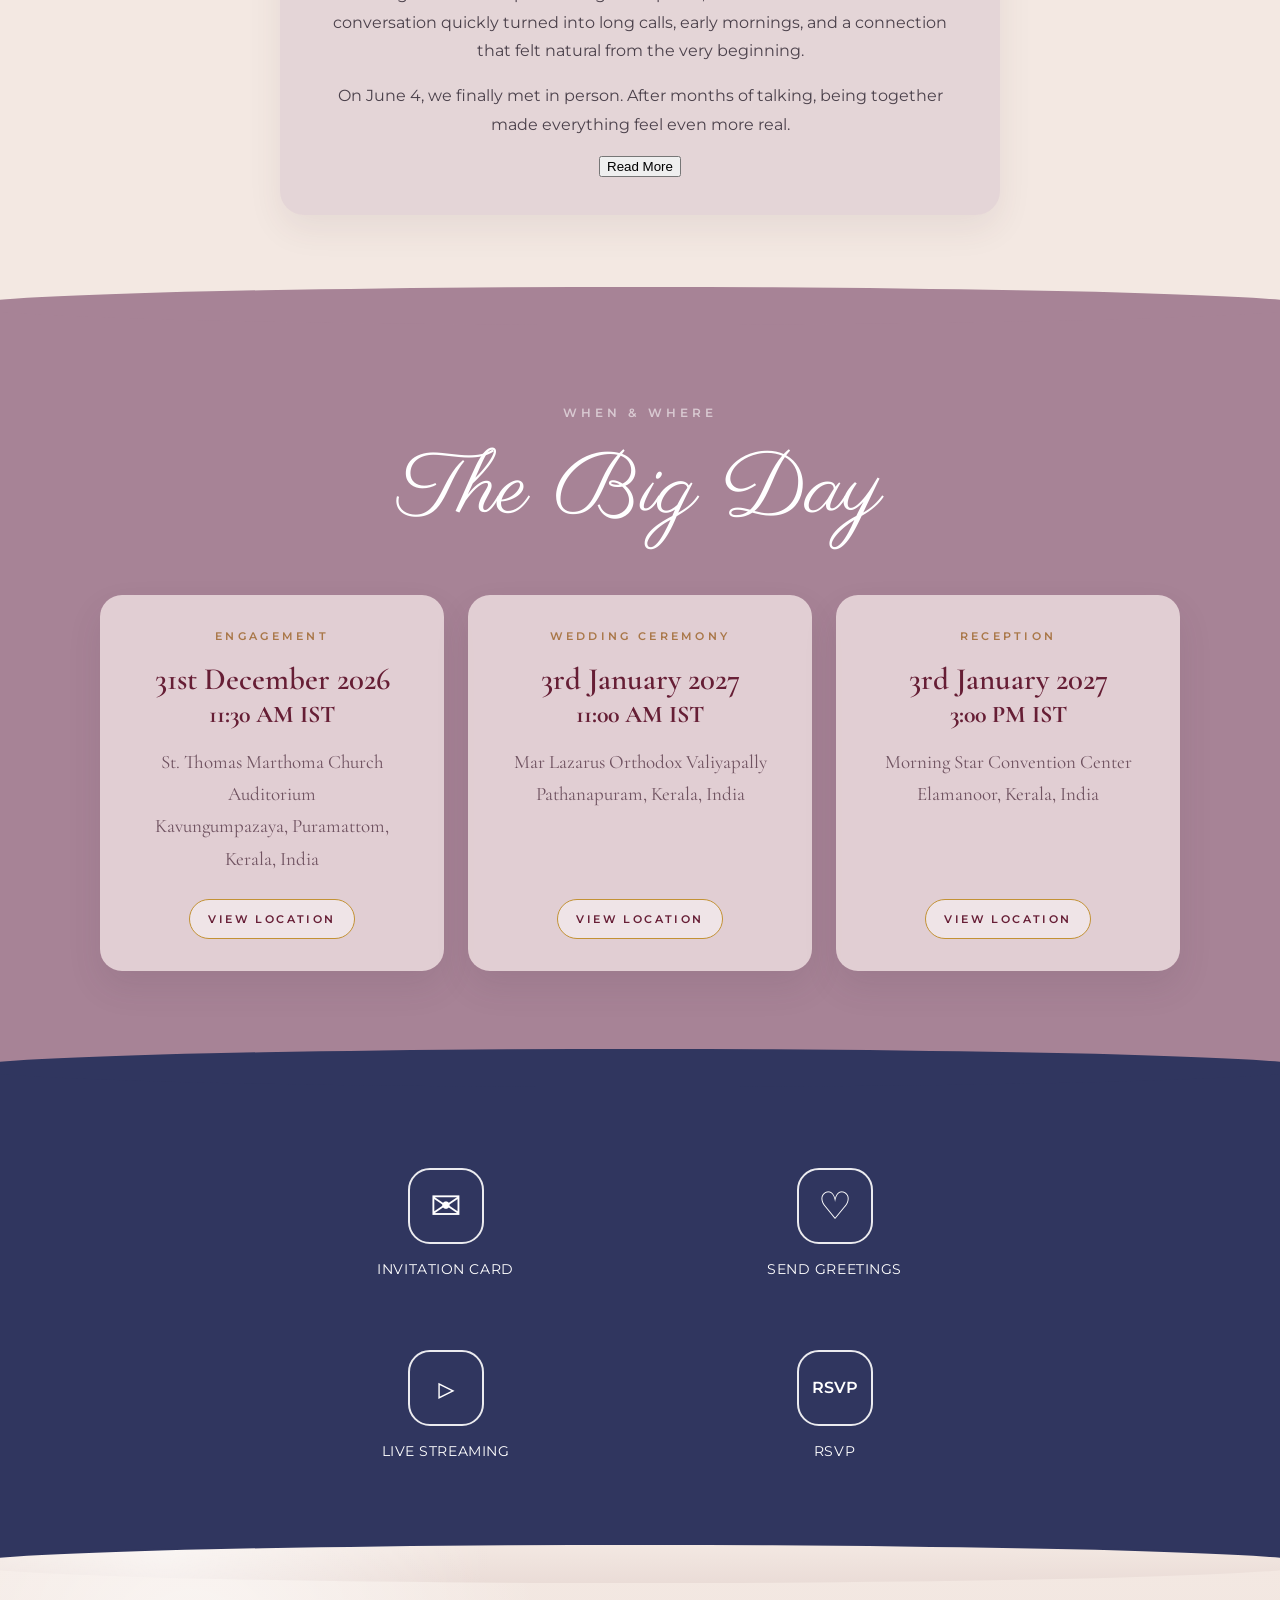
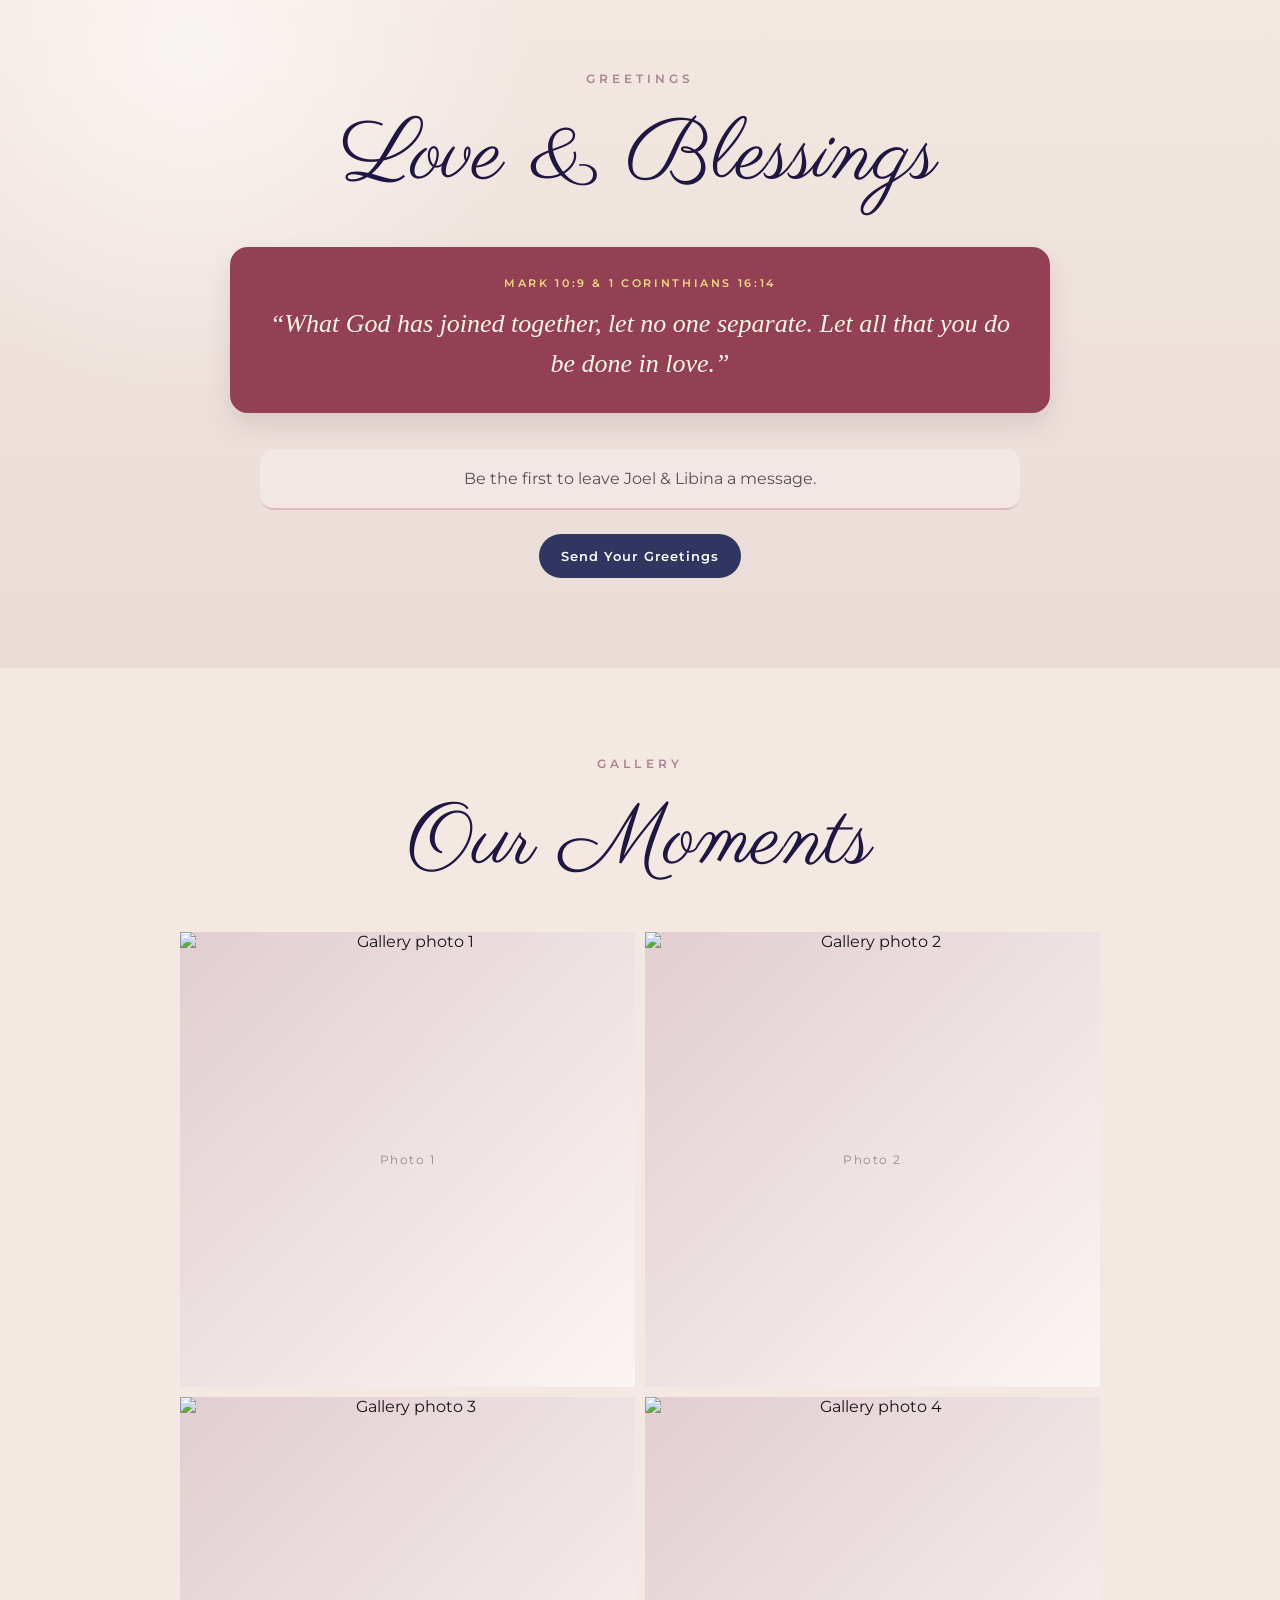
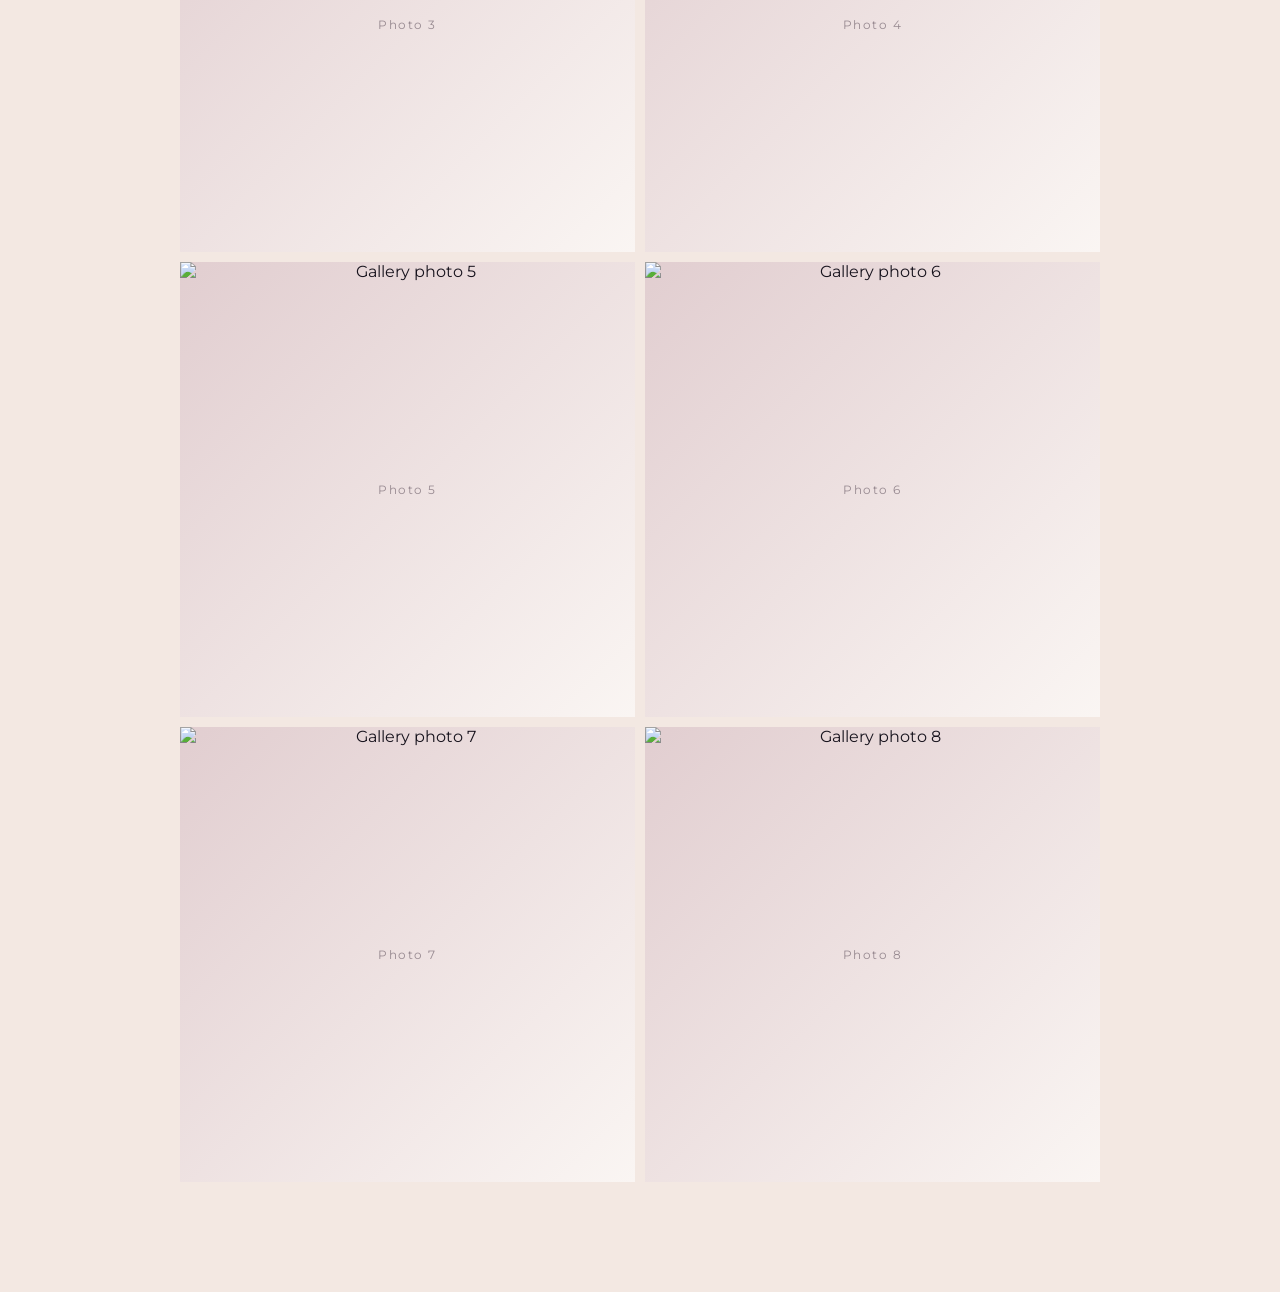
==== commit f70cb383: "Update invitation.html" ====
--- a/invitation.html
+++ b/invitation.html
@@ -81,13 +81,20 @@
         </p>
         <p>
           On June 4, we finally met in person. After months of talking, being together made everything feel even more real.
-          That evening, we talked, laughed, and realized how easy it felt to simply be ourselves around each other.
-        </p>
-        <p>
-          Long distance brought plenty of miles and time apart, but every visit gave us another memory and another reason
-          to look forward to the next one. Then on September 6, 2026, came the moment that changed everything — the proposal.
-          She said yes, and the next chapter of our story began.
-        </p>
+        </p>
+
+        <div class="story-more" id="storyMore" hidden>
+          <p>
+            That evening, we talked, laughed, and realized how easy it felt to simply be ourselves around each other.
+          </p>
+          <p>
+            Long distance brought plenty of miles and time apart, but every visit gave us another memory and another reason
+            to look forward to the next one. Then on September 6, 2026, came the moment that changed everything — the proposal.
+            She said yes, and the next chapter of our story began.
+          </p>
+        </div>
+
+        <button class="story-read-more" type="button" id="storyReadMore" aria-expanded="false" aria-controls="storyMore">Read More</button>
       </article>
     </section>
 
@@ -107,7 +114,7 @@
             Kavungumpazaya, Puramattom,<br>
             Kerala, India
           </p>
-          <a class="location-button" href="https://www.google.com/maps/search/?api=1&query=St.%20Thomas%20Marthoma%20Church%20Auditorium%20Kavungumpazaya%20Puramattom%20Kerala%20India" target="_blank" rel="noopener noreferrer">VIEW LOCATION</a>
+          <a class="location-button" href="https://www.google.com/maps/place/St.+Thomas+Marthoma+Church,+Kavungumprayar/@9.3947287,76.6546238,17z/data=!3m1!4b1!4m6!3m5!1s0x3b063b43f0538349:0x31ac1e2afd8a3daf!8m2!3d9.3947287!4d76.6572041!16s%2Fg%2F1yg6d446z?entry=ttu&amp;g_ep=EgoyMDI2MDgwNS4xIKXMDSoASAFQAw%3D%3D" target="_blank" rel="noopener noreferrer">VIEW LOCATION</a>
         </article>
 
         <article class="event-card-main">
@@ -118,7 +125,7 @@
             Mar Lazarus Orthodox Valiyapally<br>
             Pathanapuram, Kerala, India
           </p>
-          <a class="location-button" href="https://www.google.com/maps/search/?api=1&query=Mar%20Lazarus%20Orthodox%20Valiyapally%20Pathanapuram%20Kerala%20India" target="_blank" rel="noopener noreferrer">VIEW LOCATION</a>
+          <a class="location-button" href="https://www.google.com/maps/place/Mar+Lazarus+Orthodox+Valiyapally/@9.0977894,76.8513028,17z/data=!3m1!4b1!4m6!3m5!1s0x3b0672e94f188b1f:0x8c8735cf6f14fd15!8m2!3d9.0977894!4d76.8538777!16s%2Fg%2F1tdkf1wg?entry=ttu&amp;g_ep=EgoyMDI2MDYxMC4wIKXMDSoASAFQAw%3D%3D" target="_blank" rel="noopener noreferrer">VIEW LOCATION</a>
         </article>
 
         <article class="event-card-main">
@@ -129,7 +136,7 @@
             Morning Star Convention Center<br>
             Elamanoor, Kerala, India
           </p>
-          <a class="location-button" href="https://www.google.com/maps/search/?api=1&query=Morning%20Star%20Convention%20Center%20Elamanoor%20Kerala%20India" target="_blank" rel="noopener noreferrer">VIEW LOCATION</a>
+          <a class="location-button" href="https://www.google.com/maps/place/Morning+Star+Convention+Center,+Elamanoor/@34.2028252,-93.0388842,7z/data=!4m6!3m5!1s0x3b0612a3592bf1c3:0xaee73cf59d8015a6!8m2!3d9.1338875!4d76.8086252!16s%2Fg%2F11cnddn0tt?entry=ttu&amp;g_ep=EgoyMDI2MDYxMC4wIKXMDSoASAFQAw%3D%3D" target="_blank" rel="noopener noreferrer">VIEW LOCATION</a>
         </article>
       </div>
     </section>
@@ -188,6 +195,21 @@
       </div>
     </section>
   </main>
+
+  <div class="modal" id="invitationCardModal" aria-hidden="true">
+    <div class="modal-backdrop" data-close-invitation></div>
+    <div class="invitation-image-modal" role="dialog" aria-modal="true" aria-label="Wedding invitation card">
+      <button class="modal-close invitation-modal-close" type="button" aria-label="Close invitation" data-close-invitation>×</button>
+      <div class="invitation-image-wrap">
+        <img src="assets/images/invitation-card.jpg" alt="Joel and Libina wedding invitation card" id="invitationCardImage">
+        <div class="invitation-image-placeholder" id="invitationCardPlaceholder">
+          <p class="eyebrow rose">INVITATION CARD</p>
+          <h2>Joel &amp; Libina</h2>
+          <p>Upload your invitation image as <strong>assets/images/invitation-card.jpg</strong>.</p>
+        </div>
+      </div>
+    </div>
+  </div>
 
   <div class="modal" id="greetingsModal" aria-hidden="true">
     <div class="modal-backdrop" data-close-modal></div>
--- a/style.css
+++ b/style.css
@@ -146,7 +146,13 @@
 .card-footnote { font-size: 11px; opacity: .42; margin: 8px 0 0; }
 
 /* ---------- Main invitation page ---------- */
-.invitation-page { background: var(--cream); }
+.invitation-page {
+  background: var(--cream);
+  overflow-x: hidden;
+}
+
+.invitation-page main { overflow: hidden; }
+
 .hero {
   min-height: 100svh;
   position: relative;
@@ -159,14 +165,27 @@
   color: white;
   overflow: hidden;
 }
+
 .hero-overlay {
   position: absolute;
   inset: 0;
   background: linear-gradient(to bottom, rgba(0,0,0,.08) 0%, rgba(0,0,0,.14) 40%, rgba(0,0,0,.5) 100%);
 }
-.top-controls { position: absolute; z-index: 3; top: 18px; right: 18px; display: flex; }
+
+.top-controls {
+  position: absolute;
+  z-index: 3;
+  top: 18px;
+  right: 18px;
+  display: flex;
+}
+
 .icon-btn,.menu-btn {
-  width: 58px; height: 58px; border: 0; font-size: 24px; cursor: pointer;
+  width: 58px;
+  height: 58px;
+  border: 0;
+  font-size: 24px;
+  cursor: pointer;
 }
 .icon-btn { background: rgba(255,255,255,.36); color: white; }
 .menu-btn { background: rgba(255,255,255,.93); color: #171717; }
@@ -178,10 +197,32 @@
   text-align: center;
   padding: 0 18px 13vh;
 }
-.hero-kicker { letter-spacing: .28em; font-size: clamp(14px, 2vw, 20px); margin: 0 0 8px; font-weight: 500; }
-.hero h1 { font-family: 'Parisienne', cursive; font-size: clamp(60px, 10vw, 110px); font-weight: 400; margin: 0 0 32px; line-height: 1; text-shadow: 0 2px 12px rgba(0,0,0,.18); }
+
+.hero-kicker {
+  letter-spacing: .28em;
+  font-size: clamp(14px, 2vw, 20px);
+  margin: 0 0 8px;
+  font-weight: 500;
+}
+
+.hero h1 {
+  font-family: 'Parisienne', cursive;
+  font-size: clamp(60px, 10vw, 110px);
+  font-weight: 400;
+  margin: 0 0 32px;
+  line-height: 1;
+  text-shadow: 0 2px 12px rgba(0,0,0,.18);
+}
 .hero h1 span { font-size: .7em; }
-.countdown { display: grid; grid-template-columns: repeat(4, minmax(0,1fr)); gap: clamp(8px, 2vw, 18px); max-width: 760px; margin: 0 auto; }
+
+.countdown {
+  display: grid;
+  grid-template-columns: repeat(4, minmax(0,1fr));
+  gap: clamp(8px, 2vw, 18px);
+  max-width: 760px;
+  margin: 0 auto;
+}
+
 .count-item {
   aspect-ratio: 1/1;
   border-radius: 50%;
@@ -195,39 +236,60 @@
 }
 .count-item strong { font-family: 'Cormorant Garamond', serif; font-size: clamp(28px, 5vw, 50px); line-height: .9; }
 .count-item span { font-size: clamp(8px, 1.5vw, 13px); margin-top: 8px; letter-spacing: .16em; font-weight: 600; }
+
 .scroll-indicator {
   position: absolute;
   z-index: 3;
   bottom: 18px;
   left: 50%;
   transform: translateX(-50%);
-  width: 34px; height: 58px;
+  width: 34px;
+  height: 58px;
   border: 2px solid white;
   border-radius: 18px;
-  display: grid; place-items: center;
-  color: white; text-decoration: none; font-size: 20px;
+  display: grid;
+  place-items: center;
+  color: white;
+  text-decoration: none;
+  font-size: 20px;
   animation: bounce 1.8s ease-in-out infinite;
 }
-@keyframes bounce { 0%,100% { transform: translate(-50%,0); } 50% { transform: translate(-50%,7px); } }
-
-.couple-section {
-  min-height: 100vh;
+
+@keyframes bounce {
+  0%,100% { transform: translate(-50%,0); }
+  50% { transform: translate(-50%,7px); }
+}
+
+.couple-section,
+.story-section,
+.blessings-section,
+.gallery-section {
   background:
     radial-gradient(circle at 15% 12%, rgba(255,255,255,.6), transparent 28%),
     linear-gradient(180deg, #f3e8e2 0%, #eadcd7 100%);
   padding: 76px 20px 90px;
   text-align: center;
 }
+
+.story-section,
+.gallery-section { background: #f3e8e2; }
+
 .section-heading { margin-bottom: 46px; }
+.compact-heading { margin-bottom: 32px; }
 .rose { color: #a98391; opacity: 1; }
-.section-heading h2,.next-section-tease h2 {
+
+.section-heading h2,
+.compact-heading h2,
+.light-heading h2 {
   font-family: 'Parisienne', cursive;
   font-size: clamp(54px, 8vw, 86px);
   color: #1f1642;
   font-weight: 400;
   margin: 8px 0 0;
 }
+
 .bio-card { max-width: 640px; margin: 0 auto 72px; }
+
 .portrait-ring {
   width: min(76vw, 350px);
   aspect-ratio: 1/1;
@@ -238,24 +300,257 @@
   box-shadow: 0 0 0 6px rgba(182,145,101,.24);
   background: rgba(255,255,255,.32);
 }
+
 .portrait-ring img { width: 100%; height: 100%; object-fit: cover; border-radius: 50%; }
 .bio-card h3 { font-size: clamp(28px, 4vw, 40px); font-weight: 500; margin: 0 0 16px; color: #1d1a31; }
 .bio-card p { margin: 0 auto; max-width: 580px; font-size: 17px; line-height: 1.9; color: #443b45; }
-.next-section-tease { margin: 28px auto 0; padding-top: 48px; border-top: 1px solid rgba(92,63,77,.12); max-width: 760px; }
-.next-section-tease p:last-child { opacity: .55; }
-
-@media (max-width: 600px) {
-  .landing-shell { padding: 0 12px 10px; }
-  .landing-card { padding: 18px 20px 14px; border-radius: 26px; }
-  .save-title { margin-bottom: 14px; }
-  .title-divider { margin-top: 10px; }
-  .portrait-pair { margin: 4px 0 10px; }
-  .landing-names { margin-bottom: 12px; }
-  .event-copy { gap: 9px; margin-bottom: 12px; }
-  .primary-button { min-height: 58px; }
-  .card-footnote { margin-top: 7px; }
-  .mini-portrait { width: 92px; height: 92px; }
-  .amp-small { font-size: 42px; }
+
+/* Our Story */
+.story-card {
+  max-width: 720px;
+  margin: 0 auto;
+  padding: 34px 26px 38px;
+  background: rgba(207, 187, 199, .42);
+  border-radius: 24px;
+  box-shadow: 0 14px 34px rgba(79, 49, 69, .08);
+}
+
+.story-photo-wrap {
+  width: min(74vw, 330px);
+  aspect-ratio: 1/1;
+  border-radius: 50%;
+  overflow: hidden;
+  margin: 0 auto 24px;
+  box-shadow: 0 8px 24px rgba(48, 35, 46, .12);
+}
+
+.story-photo { width: 100%; height: 100%; object-fit: cover; object-position: center 28%; }
+.story-date {
+  display: inline-block;
+  padding: 8px 16px;
+  border-radius: 999px;
+  background: #bd8ca3;
+  color: white;
+  font-size: 12px;
+  letter-spacing: .04em;
+  margin-bottom: 14px;
+}
+.story-card h3 { font-size: clamp(27px, 5vw, 40px); margin: 0 0 18px; color: #201739; }
+.story-card p { margin: 0 auto 16px; max-width: 620px; font-size: 16px; line-height: 1.8; color: #4b414b; }
+.story-card p:last-child { margin-bottom: 0; }
+
+/* The Big Day */
+.big-day-section {
+  position: relative;
+  padding: 88px 20px 96px;
+  background: #a78396;
+  text-align: center;
+  color: white;
+}
+
+.big-day-section::before,
+.actions-section::before,
+.actions-section::after,
+.blessings-section::before {
+  content: '';
+  position: absolute;
+  left: -3%;
+  width: 106%;
+  height: 38px;
+  background: inherit;
+  border-radius: 50%;
+  pointer-events: none;
+}
+
+.big-day-section::before { top: -18px; }
+.light-heading { margin-bottom: 46px; }
+.light-heading .eyebrow { color: rgba(255,255,255,.78); }
+.light-heading h2 { color: white; }
+
+.event-grid {
+  width: min(100%, 1080px);
+  margin: 0 auto;
+  display: grid;
+  grid-template-columns: repeat(3, minmax(0, 1fr));
+  gap: 24px;
+}
+
+.event-card-main {
+  background: rgba(248, 236, 235, .72);
+  color: #2b2230;
+  border-radius: 22px;
+  padding: 34px 24px 32px;
+  box-shadow: 0 16px 34px rgba(72, 46, 64, .10);
+  min-height: 360px;
+  display: flex;
+  flex-direction: column;
+  align-items: center;
+}
+
+.event-type { margin: 0 0 17px; font-size: 11px; letter-spacing: .30em; font-weight: 600; color: #a97748; }
+.event-card-main h3 { margin: 0; font-family: 'Cormorant Garamond', serif; font-size: 31px; font-weight: 600; color: #661e35; }
+.event-time { margin: 2px 0 17px; font-family: 'Cormorant Garamond', serif; font-size: 24px; font-weight: 700; color: #661e35; }
+.event-location { margin: 0 0 24px; line-height: 1.7; font-family: 'Cormorant Garamond', serif; font-size: 19px; color: #6f5260; }
+.location-button {
+  margin-top: auto;
+  text-decoration: none;
+  padding: 12px 18px;
+  border: 1px solid #c39235;
+  border-radius: 999px;
+  color: #671e36;
+  font-size: 11px;
+  font-weight: 600;
+  letter-spacing: .22em;
+  background: rgba(255,255,255,.45);
+}
+
+/* Action links */
+.actions-section {
+  position: relative;
+  background: #30365f;
+  color: white;
+  padding: 82px 20px 84px;
+}
+.actions-section::before { top: -18px; }
+.actions-section::after { bottom: -18px; }
+.action-grid {
+  width: min(100%, 760px);
+  margin: 0 auto;
+  display: grid;
+  grid-template-columns: repeat(2, minmax(0, 1fr));
+  gap: 34px 18px;
+}
+.action-tile {
+  border: 0;
+  background: transparent;
+  color: white;
+  padding: 10px;
+  min-height: 148px;
+  display: flex;
+  flex-direction: column;
+  align-items: center;
+  justify-content: center;
+  gap: 16px;
+  cursor: pointer;
+  font-family: inherit;
+}
+.action-icon {
+  width: 76px;
+  height: 76px;
+  display: grid;
+  place-items: center;
+  border: 2px solid rgba(255,255,255,.9);
+  border-radius: 22px;
+  font-size: 38px;
+  line-height: 1;
+}
+.action-tile[data-action="rsvp"] .action-icon { font-size: 16px; font-weight: 600; }
+.action-tile > span:last-child { font-size: 14px; letter-spacing: .04em; }
+
+/* Blessings */
+.blessings-section {
+  position: relative;
+  padding-top: 96px;
+}
+.blessings-section::before { top: -18px; }
+.verse-card {
+  max-width: 820px;
+  margin: 0 auto 36px;
+  background: #944054;
+  color: #fff6ec;
+  border-radius: 18px;
+  padding: 28px 26px;
+  box-shadow: 0 12px 26px rgba(89, 44, 58, .13);
+}
+.verse-card p { margin: 0; font-family: 'Cormorant Garamond', serif; font-size: clamp(20px, 3vw, 26px); font-style: italic; line-height: 1.55; }
+.verse-ref { margin-bottom: 12px !important; font-family: 'Montserrat', sans-serif !important; font-size: 11px !important; font-style: normal !important; font-weight: 600; letter-spacing: .24em; color: #efd783; }
+.guest-messages { width: min(100%, 760px); margin: 0 auto 24px; display: grid; gap: 14px; }
+.guest-message-card,
+.empty-greetings {
+  margin: 0;
+  padding: 20px 22px;
+  text-align: left;
+  background: rgba(255,255,255,.36);
+  border-radius: 14px;
+  border-bottom: 2px solid rgba(194, 84, 134, .45);
+}
+.guest-message-card p { margin: 0 0 14px; line-height: 1.7; }
+.guest-message-card strong { font-size: 14px; color: #50334a; }
+.empty-greetings { text-align: center; opacity: .7; }
+.secondary-button {
+  border: 0;
+  border-radius: 999px;
+  padding: 14px 22px;
+  background: #30365f;
+  color: white;
+  font: 600 13px 'Montserrat', sans-serif;
+  letter-spacing: .08em;
+  cursor: pointer;
+}
+.full-width { width: 100%; border-radius: 12px; }
+
+/* Gallery */
+.gallery-section { padding-bottom: 110px; }
+.gallery-grid {
+  width: min(100%, 920px);
+  margin: 0 auto;
+  display: grid;
+  grid-template-columns: repeat(2, minmax(0, 1fr));
+  gap: 10px;
+}
+.gallery-item {
+  margin: 0;
+  position: relative;
+  aspect-ratio: 1 / 1;
+  overflow: hidden;
+  background: linear-gradient(135deg, rgba(188,150,170,.32), rgba(255,255,255,.58));
+  display: grid;
+  place-items: center;
+}
+.gallery-item img { position: absolute; inset: 0; width: 100%; height: 100%; object-fit: cover; }
+.gallery-item span { font-size: 12px; letter-spacing: .12em; color: rgba(68,52,65,.5); }
+.gallery-item.has-image span { display: none; }
+
+/* Greeting modal */
+.modal { position: fixed; inset: 0; z-index: 100; display: none; align-items: center; justify-content: center; padding: 20px; }
+.modal.open { display: flex; }
+.modal-backdrop { position: absolute; inset: 0; background: rgba(21,16,25,.64); backdrop-filter: blur(5px); }
+.modal-card {
+  position: relative;
+  z-index: 1;
+  width: min(100%, 500px);
+  background: #f7ece7;
+  border-radius: 22px;
+  padding: 30px 24px 24px;
+  box-shadow: 0 30px 80px rgba(0,0,0,.28);
+}
+.modal-card h2 { margin: 4px 0 22px; font-family: 'Parisienne', cursive; font-size: 48px; font-weight: 400; color: #251c47; }
+.modal-card label { display: grid; gap: 8px; text-align: left; font-size: 13px; font-weight: 600; margin-bottom: 16px; color: #493a45; }
+.modal-card input,
+.modal-card textarea { width: 100%; border: 1px solid rgba(72,48,65,.18); border-radius: 12px; padding: 13px 14px; font: 400 15px 'Montserrat', sans-serif; background: rgba(255,255,255,.72); color: #28212a; outline: none; }
+.modal-card textarea { resize: vertical; }
+.modal-close { position: absolute; top: 12px; right: 15px; border: 0; background: transparent; font-size: 30px; cursor: pointer; color: #5a4653; }
+body.modal-open { overflow: hidden; }
+
+.toast {
+  position: fixed;
+  left: 50%;
+  bottom: 24px;
+  z-index: 120;
+  transform: translate(-50%, 18px);
+  background: #241d38;
+  color: white;
+  padding: 12px 18px;
+  border-radius: 999px;
+  font-size: 13px;
+  opacity: 0;
+  pointer-events: none;
+  transition: .2s ease;
+  white-space: nowrap;
+}
+.toast.show { opacity: 1; transform: translate(-50%, 0); }
+
+@media (max-width: 760px) {
   .hero { background-position: center 28%; }
   .hero-content { padding-bottom: 15vh; }
   .hero h1 { margin-bottom: 24px; }
@@ -263,45 +558,31 @@
   .count-item span { letter-spacing: .08em; }
   .top-controls { top: 12px; right: 12px; }
   .icon-btn,.menu-btn { width: 50px; height: 50px; }
-  .couple-section { padding-inline: 18px; }
+
+  .couple-section,
+  .story-section,
+  .blessings-section,
+  .gallery-section { padding-inline: 18px; }
+
   .bio-card p { font-size: 15px; line-height: 1.8; }
+  .story-card { padding: 26px 18px 30px; }
+  .story-card p { font-size: 15px; }
+
+  .event-grid { grid-template-columns: 1fr; gap: 18px; }
+  .event-card-main { min-height: 0; padding: 30px 20px 28px; }
+  .event-card-main h3 { font-size: 28px; }
+  .event-location { font-size: 18px; }
+
+  .actions-section { padding-block: 72px; }
+  .action-grid { gap: 22px 8px; }
+  .action-tile { min-height: 132px; padding-inline: 4px; }
+  .action-icon { width: 68px; height: 68px; font-size: 34px; }
+  .action-tile > span:last-child { font-size: 12px; }
+
+  .verse-card { padding: 24px 18px; }
+  .gallery-grid { gap: 7px; }
 }
 
 @media (min-width: 900px) {
   .hero { min-height: 92vh; background-position: center 29%; }
-  .landing-card { padding-inline: 48px; }
-}
-
-/* ---------- Landing page viewport fill refinement ---------- */
-.landing-shell {
-  min-height: 100svh;
-  padding: 10px 16px 14px;
-  align-items: stretch;
-}
-
-.landing-card {
-  min-height: calc(100svh - 24px);
-  display: flex;
-  flex-direction: column;
-  justify-content: space-between;
-  padding: 26px 30px 18px;
-}
-
-@media (max-width: 600px) {
-  .landing-shell {
-    min-height: 100svh;
-    padding: 8px 12px 10px;
-  }
-
-  .landing-card {
-    min-height: calc(100svh - 18px);
-    padding: 24px 20px 16px;
-  }
-
-  .save-title { margin-bottom: 10px; }
-  .title-divider { margin-top: 10px; }
-  .portrait-pair { margin: 6px 0 10px; }
-  .landing-names { margin-bottom: 10px; }
-  .event-copy { gap: 8px; margin-bottom: 12px; }
-  .card-footnote { margin-top: 8px; }
-}
+}
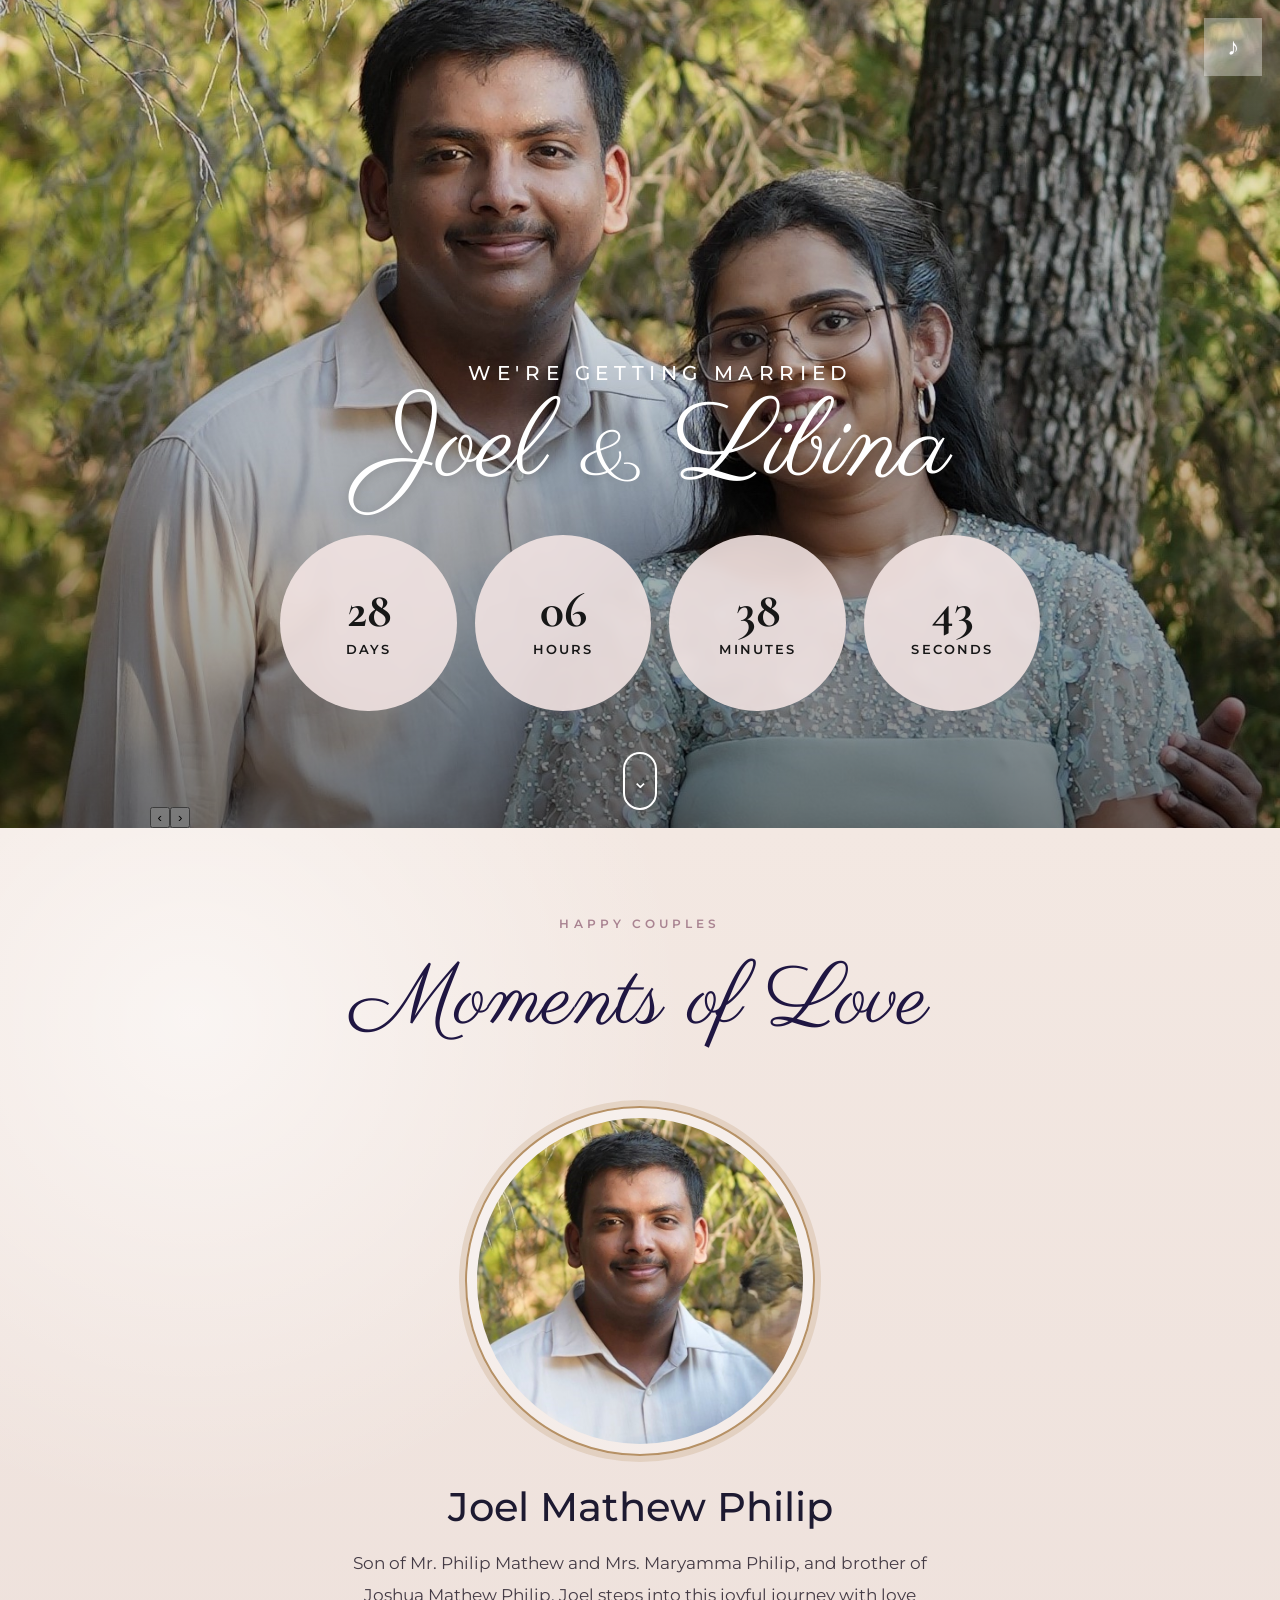
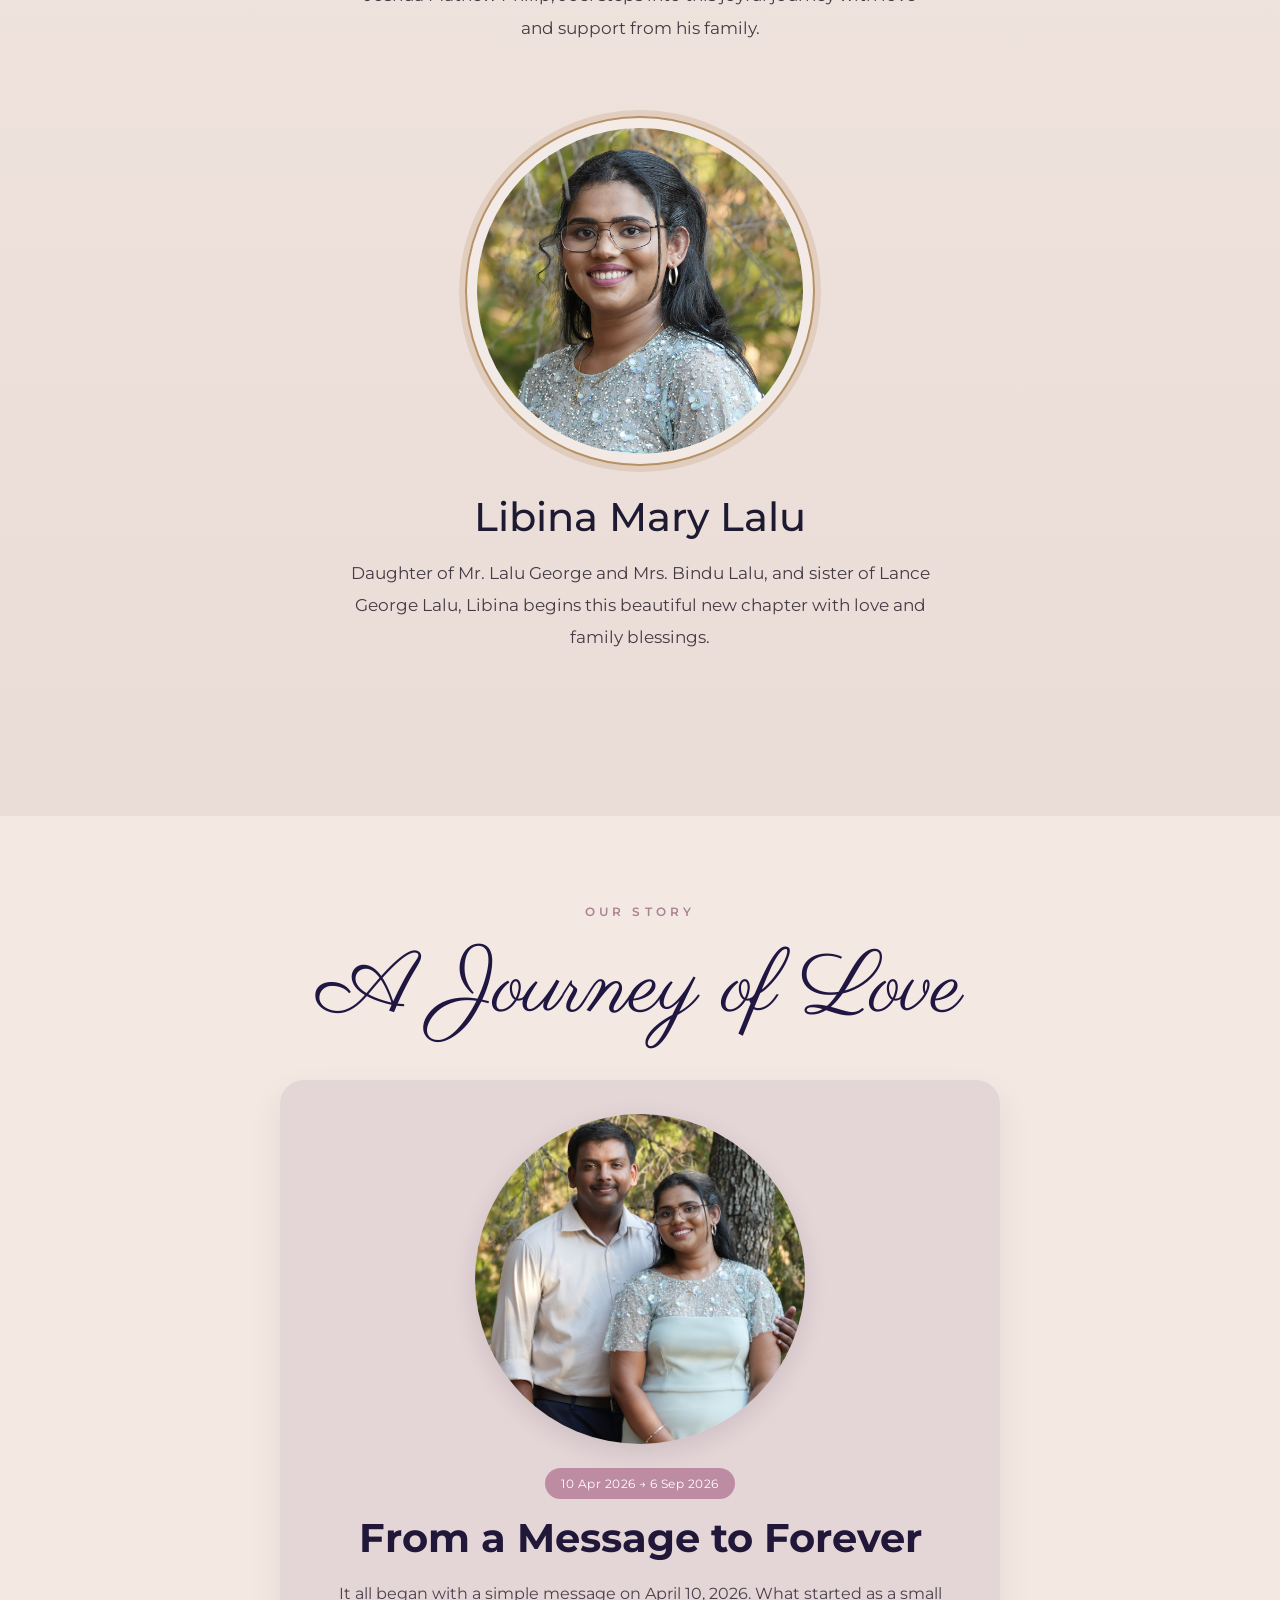
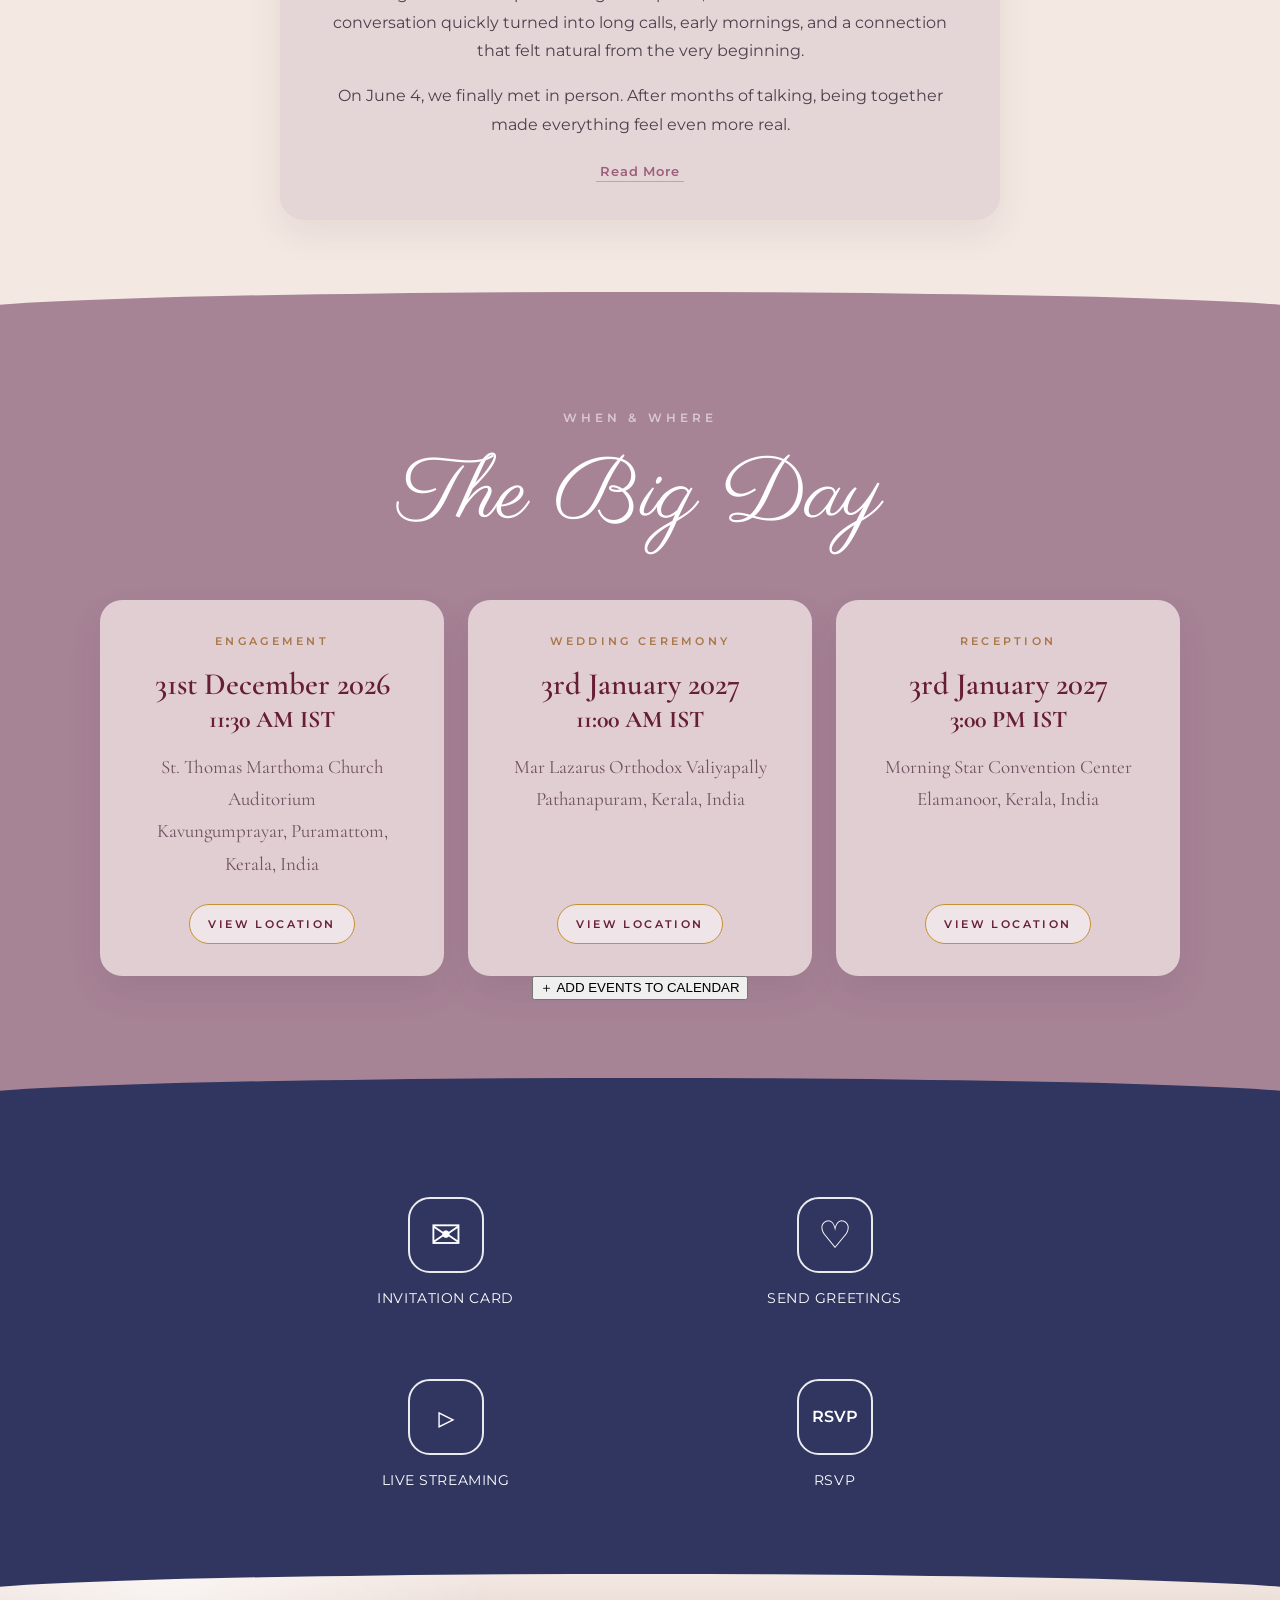
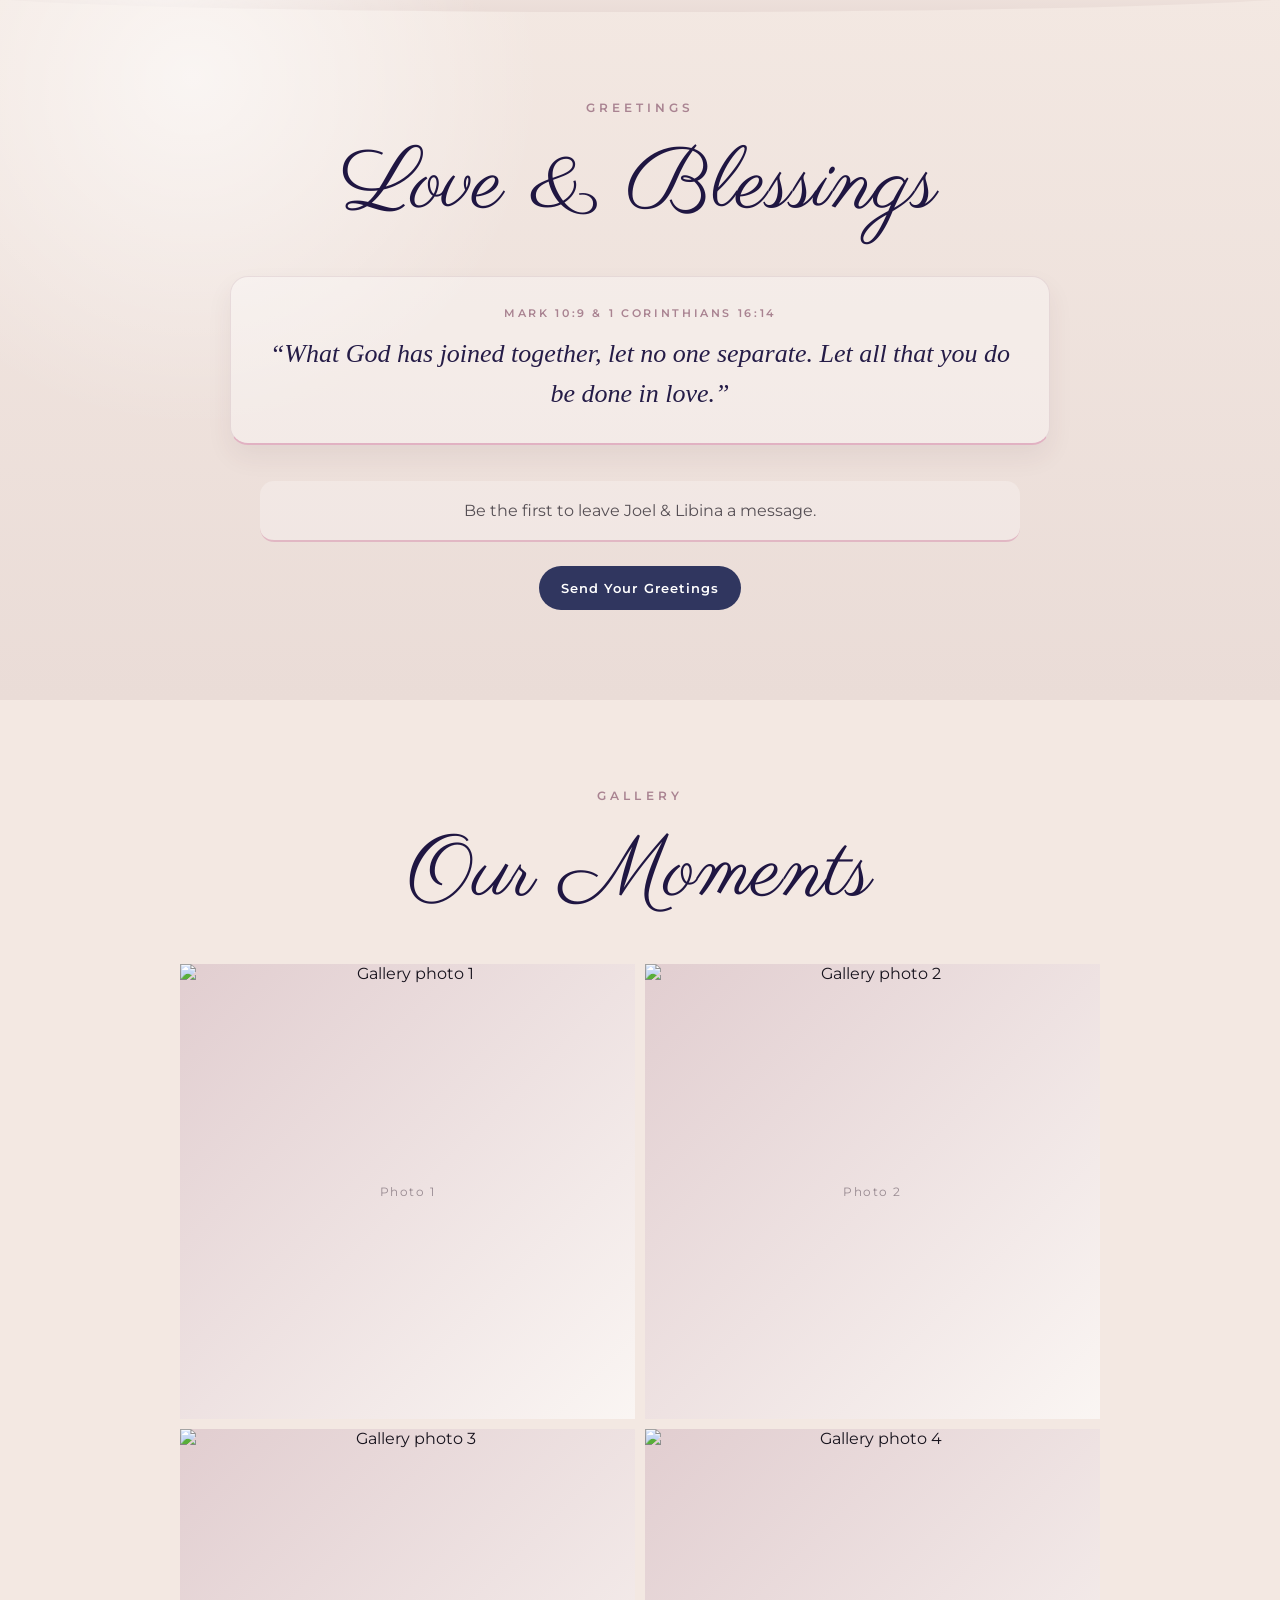
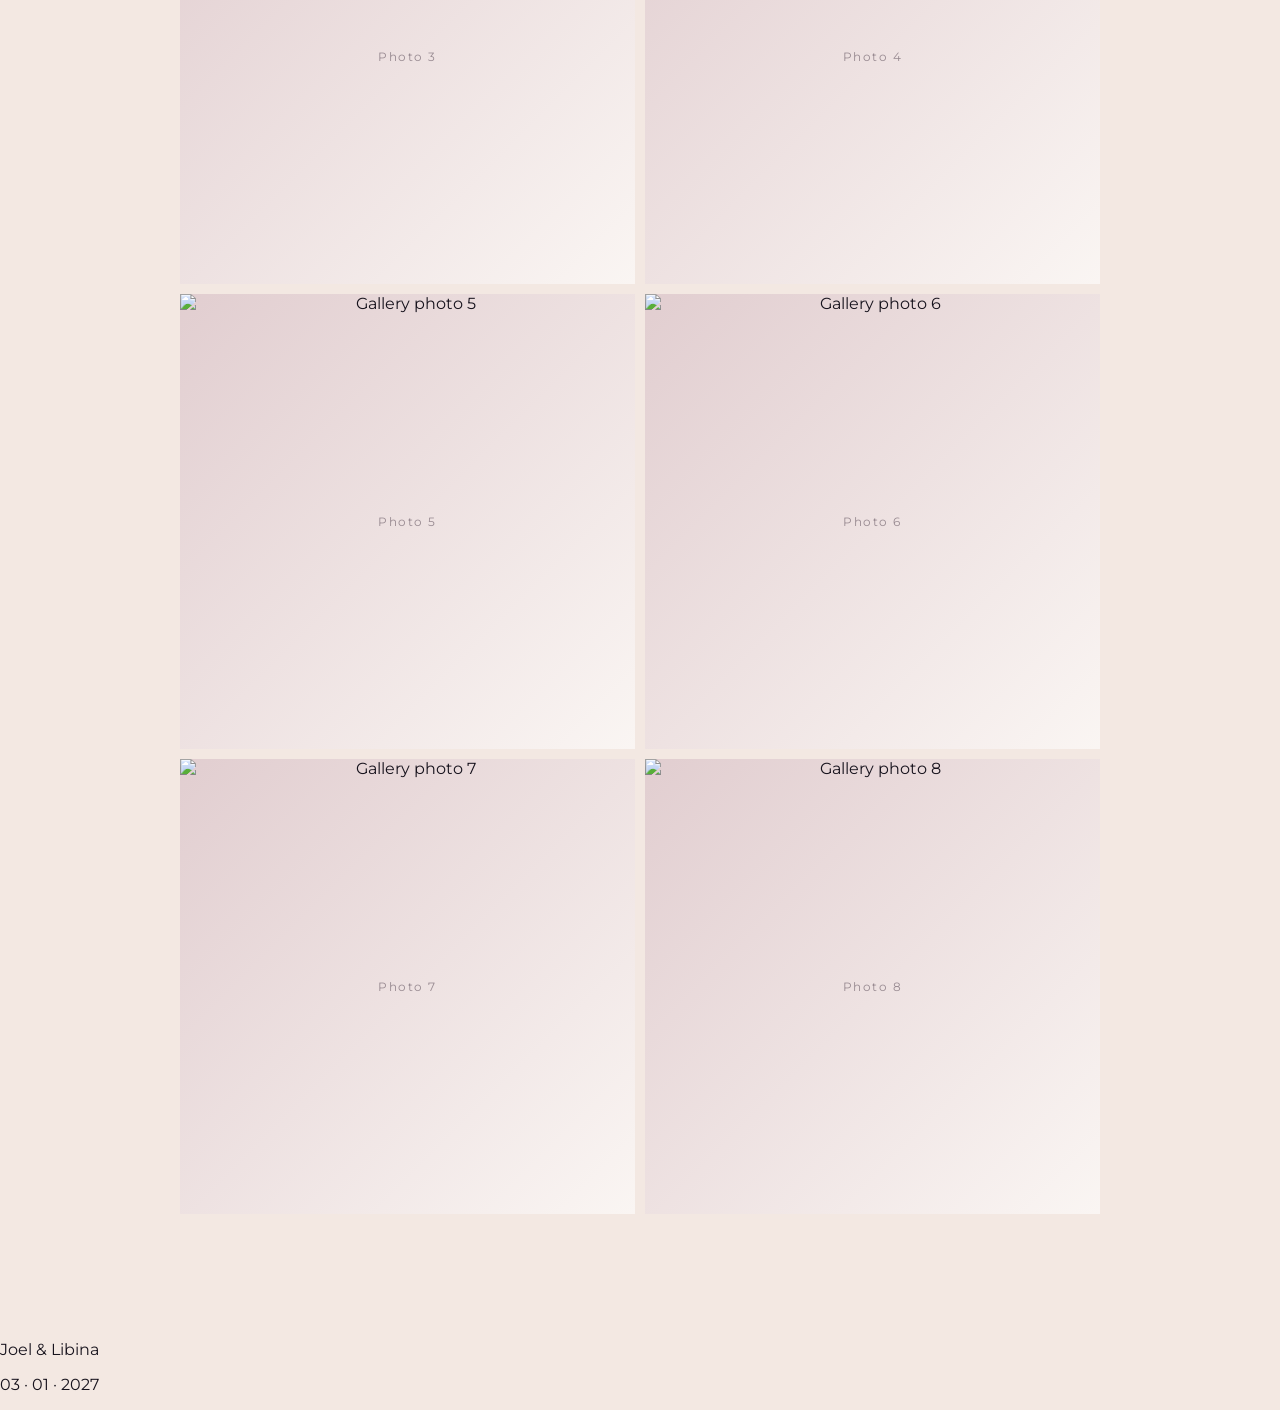
==== commit 313fa156: "Update invitation.html" ====
--- a/invitation.html
+++ b/invitation.html
@@ -11,12 +11,22 @@
   <link rel="stylesheet" href="style.css" />
 </head>
 <body class="invitation-page">
+  <audio id="weddingAudio" src="assets/music/wedding-music.mp3" preload="auto" loop></audio>
+
   <header class="hero" id="home">
+    <div class="hero-slides" aria-hidden="true">
+      <div class="hero-slide active" data-src="assets/images/hero-1.jpg"></div>
+      <div class="hero-slide" data-src="assets/images/hero-2.jpg"></div>
+      <div class="hero-slide" data-src="assets/images/hero-3.jpg"></div>
+    </div>
     <div class="hero-overlay"></div>
+
     <div class="top-controls">
-      <button class="icon-btn" type="button" aria-label="Toggle music" id="musicToggle">♪</button>
-      <button class="menu-btn" type="button" aria-label="Menu">☰</button>
-    </div>
+      <button class="icon-btn" type="button" aria-label="Play wedding music" id="musicToggle">♪</button>
+    </div>
+
+    <button class="hero-arrow hero-arrow-left" type="button" id="heroPrev" aria-label="Previous photo">‹</button>
+    <button class="hero-arrow hero-arrow-right" type="button" id="heroNext" aria-label="Next photo">›</button>
 
     <div class="hero-content">
       <p class="hero-kicker">WE'RE GETTING MARRIED</p>
@@ -111,7 +121,7 @@
           <p class="event-time">11:30 AM IST</p>
           <p class="event-location">
             St. Thomas Marthoma Church Auditorium<br>
-            Kavungumpazaya, Puramattom,<br>
+            Kavungumprayar, Puramattom,<br>
             Kerala, India
           </p>
           <a class="location-button" href="https://www.google.com/maps/place/St.+Thomas+Marthoma+Church,+Kavungumprayar/@9.3947287,76.6546238,17z/data=!3m1!4b1!4m6!3m5!1s0x3b063b43f0538349:0x31ac1e2afd8a3daf!8m2!3d9.3947287!4d76.6572041!16s%2Fg%2F1yg6d446z?entry=ttu&amp;g_ep=EgoyMDI2MDgwNS4xIKXMDSoASAFQAw%3D%3D" target="_blank" rel="noopener noreferrer">VIEW LOCATION</a>
@@ -139,6 +149,8 @@
           <a class="location-button" href="https://www.google.com/maps/place/Morning+Star+Convention+Center,+Elamanoor/@34.2028252,-93.0388842,7z/data=!4m6!3m5!1s0x3b0612a3592bf1c3:0xaee73cf59d8015a6!8m2!3d9.1338875!4d76.8086252!16s%2Fg%2F11cnddn0tt?entry=ttu&amp;g_ep=EgoyMDI2MDYxMC4wIKXMDSoASAFQAw%3D%3D" target="_blank" rel="noopener noreferrer">VIEW LOCATION</a>
         </article>
       </div>
+
+      <button class="calendar-button" type="button" id="addCalendar">＋ ADD EVENTS TO CALENDAR</button>
     </section>
 
     <section class="actions-section" id="actions">
@@ -173,7 +185,9 @@
         <p>“What God has joined together, let no one separate. Let all that you do be done in love.”</p>
       </blockquote>
 
-      <div class="guest-messages" id="guestMessages" aria-live="polite"></div>
+      <div class="guest-messages" id="guestMessages" aria-live="polite">
+        <p class="empty-greetings">Loading greetings…</p>
+      </div>
       <button class="secondary-button" type="button" id="openGreetings">Send Your Greetings</button>
     </section>
 
@@ -196,16 +210,21 @@
     </section>
   </main>
 
+  <footer class="wedding-footer">
+    <p class="footer-names">Joel & Libina</p>
+    <p>03 · 01 · 2027</p>
+  </footer>
+
   <div class="modal" id="invitationCardModal" aria-hidden="true">
     <div class="modal-backdrop" data-close-invitation></div>
     <div class="invitation-image-modal" role="dialog" aria-modal="true" aria-label="Wedding invitation card">
-      <button class="modal-close invitation-modal-close" type="button" aria-label="Close invitation" data-close-invitation>×</button>
+      <button class="modal-close invitation-modal-close" type="button" data-close-invitation aria-label="Close invitation card">×</button>
       <div class="invitation-image-wrap">
-        <img src="assets/images/invitation-card.jpg" alt="Joel and Libina wedding invitation card" id="invitationCardImage">
+        <img id="invitationCardImage" src="assets/images/invitation-card.jpg" alt="Joel and Libina wedding invitation card">
         <div class="invitation-image-placeholder" id="invitationCardPlaceholder">
-          <p class="eyebrow rose">INVITATION CARD</p>
-          <h2>Joel &amp; Libina</h2>
-          <p>Upload your invitation image as <strong>assets/images/invitation-card.jpg</strong>.</p>
+          <p class="eyebrow rose">INVITATION</p>
+          <h2>Joel & Libina</h2>
+          <p>Upload <strong>assets/images/invitation-card.jpg</strong> and your invitation card will appear here.</p>
         </div>
       </div>
     </div>
@@ -214,25 +233,68 @@
   <div class="modal" id="greetingsModal" aria-hidden="true">
     <div class="modal-backdrop" data-close-modal></div>
     <div class="modal-card" role="dialog" aria-modal="true" aria-labelledby="greetingTitle">
-      <button class="modal-close" type="button" aria-label="Close" data-close-modal>×</button>
+      <button class="modal-close" type="button" data-close-modal aria-label="Close">×</button>
       <p class="eyebrow rose">LOVE & BLESSINGS</p>
-      <h2 id="greetingTitle">Send Greetings</h2>
+      <h2 id="greetingTitle">Send a Greeting</h2>
       <form id="greetingForm">
         <label>
           Your name
-          <input type="text" id="guestName" maxlength="50" required placeholder="Your name">
+          <input type="text" id="guestName" maxlength="60" required placeholder="Your name">
         </label>
         <label>
           Your message
-          <textarea id="guestMessage" maxlength="300" rows="5" required placeholder="Write your blessing or message"></textarea>
-        </label>
-        <button class="secondary-button full-width" type="submit">Post Greeting</button>
+          <textarea id="guestMessage" maxlength="500" rows="5" required placeholder="Write your blessing or message"></textarea>
+        </label>
+        <button class="secondary-button full-width" type="submit" id="greetingSubmit">Post Greeting</button>
       </form>
     </div>
   </div>
 
+  <div class="modal" id="rsvpModal" aria-hidden="true">
+    <div class="modal-backdrop" data-close-rsvp></div>
+    <div class="modal-card" role="dialog" aria-modal="true" aria-labelledby="rsvpTitle">
+      <button class="modal-close" type="button" data-close-rsvp aria-label="Close">×</button>
+      <p class="eyebrow rose">3 JANUARY 2027</p>
+      <h2 id="rsvpTitle">RSVP</h2>
+      <form id="rsvpForm">
+        <label>
+          Your name
+          <input type="text" id="rsvpName" maxlength="80" required placeholder="Your name">
+        </label>
+        <label>
+          Will you be attending?
+          <select id="rsvpAttendance" required>
+            <option value="">Select an option</option>
+            <option value="yes">Yes, I’ll be there</option>
+            <option value="no">Sorry, I can’t make it</option>
+          </select>
+        </label>
+        <label>
+          Number attending
+          <input type="number" id="rsvpGuestCount" min="0" max="10" value="1" required>
+        </label>
+        <label>
+          Message or note <span class="optional-text">(optional)</span>
+          <textarea id="rsvpMessage" maxlength="500" rows="4" placeholder="Anything you'd like us to know"></textarea>
+        </label>
+        <button class="secondary-button full-width" type="submit" id="rsvpSubmit">Submit RSVP</button>
+      </form>
+    </div>
+  </div>
+
+  <div class="modal gallery-lightbox" id="galleryLightbox" aria-hidden="true">
+    <div class="modal-backdrop" data-close-gallery></div>
+    <div class="lightbox-content" role="dialog" aria-modal="true" aria-label="Gallery photo viewer">
+      <button class="lightbox-close" type="button" data-close-gallery aria-label="Close gallery">×</button>
+      <button class="lightbox-arrow lightbox-prev" type="button" id="galleryPrev" aria-label="Previous photo">‹</button>
+      <img id="lightboxImage" src="" alt="Wedding gallery photo">
+      <button class="lightbox-arrow lightbox-next" type="button" id="galleryNext" aria-label="Next photo">›</button>
+      <p class="lightbox-counter" id="lightboxCounter"></p>
+    </div>
+  </div>
+
   <div class="toast" id="toast" role="status" aria-live="polite"></div>
 
-  <script src="script.js"></script>
+  <script type="module" src="script.js"></script>
 </body>
 </html>
--- a/style.css
+++ b/style.css
@@ -338,6 +338,18 @@
 .story-card h3 { font-size: clamp(27px, 5vw, 40px); margin: 0 0 18px; color: #201739; }
 .story-card p { margin: 0 auto 16px; max-width: 620px; font-size: 16px; line-height: 1.8; color: #4b414b; }
 .story-card p:last-child { margin-bottom: 0; }
+.story-more[hidden] { display: none; }
+.story-read-more {
+  border: 0;
+  background: transparent;
+  color: #9d5f7b;
+  font: 600 13px 'Montserrat', sans-serif;
+  letter-spacing: .06em;
+  padding: 7px 4px 2px;
+  cursor: pointer;
+  border-bottom: 1px solid rgba(157,95,123,.45);
+}
+.story-read-more:hover { color: #714058; }
 
 /* The Big Day */
 .big-day-section {
@@ -456,14 +468,16 @@
 .verse-card {
   max-width: 820px;
   margin: 0 auto 36px;
-  background: #944054;
-  color: #fff6ec;
+  background: rgba(255,255,255,.34);
+  color: #251c47;
+  border: 1px solid rgba(169,131,145,.20);
+  border-bottom: 2px solid rgba(194,84,134,.38);
   border-radius: 18px;
   padding: 28px 26px;
-  box-shadow: 0 12px 26px rgba(89, 44, 58, .13);
+  box-shadow: 0 12px 26px rgba(89, 44, 58, .07);
 }
 .verse-card p { margin: 0; font-family: 'Cormorant Garamond', serif; font-size: clamp(20px, 3vw, 26px); font-style: italic; line-height: 1.55; }
-.verse-ref { margin-bottom: 12px !important; font-family: 'Montserrat', sans-serif !important; font-size: 11px !important; font-style: normal !important; font-weight: 600; letter-spacing: .24em; color: #efd783; }
+.verse-ref { margin-bottom: 12px !important; font-family: 'Montserrat', sans-serif !important; font-size: 11px !important; font-style: normal !important; font-weight: 600; letter-spacing: .24em; color: #a98391; }
 .guest-messages { width: min(100%, 760px); margin: 0 auto 24px; display: grid; gap: 14px; }
 .guest-message-card,
 .empty-greetings {
@@ -511,6 +525,57 @@
 .gallery-item span { font-size: 12px; letter-spacing: .12em; color: rgba(68,52,65,.5); }
 .gallery-item.has-image span { display: none; }
 
+/* Invitation card modal */
+.invitation-image-modal {
+  position: relative;
+  z-index: 1;
+  width: min(94vw, 720px);
+  max-height: 90svh;
+  border-radius: 20px;
+  overflow: hidden;
+  background: #f7ece7;
+  box-shadow: 0 30px 80px rgba(0,0,0,.36);
+}
+.invitation-image-wrap {
+  position: relative;
+  max-height: 90svh;
+  overflow: auto;
+}
+.invitation-image-wrap img {
+  width: 100%;
+  height: auto;
+  display: block;
+}
+.invitation-image-placeholder {
+  min-height: 540px;
+  display: none;
+  align-items: center;
+  justify-content: center;
+  flex-direction: column;
+  text-align: center;
+  padding: 40px 24px;
+  color: #493a45;
+}
+.invitation-image-placeholder h2 {
+  margin: 8px 0 16px;
+  font-family: 'Parisienne', cursive;
+  font-size: 64px;
+  font-weight: 400;
+  color: #251c47;
+}
+.invitation-image-placeholder p:last-child {
+  max-width: 420px;
+  line-height: 1.7;
+}
+.invitation-modal-close {
+  z-index: 3;
+  width: 42px;
+  height: 42px;
+  border-radius: 50%;
+  background: rgba(255,255,255,.9);
+  box-shadow: 0 4px 16px rgba(0,0,0,.14);
+}
+
 /* Greeting modal */
 .modal { position: fixed; inset: 0; z-index: 100; display: none; align-items: center; justify-content: center; padding: 20px; }
 .modal.open { display: flex; }
@@ -551,6 +616,19 @@
 .toast.show { opacity: 1; transform: translate(-50%, 0); }
 
 @media (max-width: 760px) {
+  .landing-shell {
+    min-height: 100svh;
+    padding: 22px 16px 14px;
+  }
+  .landing-card {
+    min-height: calc(100svh - 36px);
+    display: flex;
+    flex-direction: column;
+    justify-content: space-evenly;
+    padding-top: 28px;
+    padding-bottom: 24px;
+  }
+
   .hero { background-position: center 28%; }
   .hero-content { padding-bottom: 15vh; }
   .hero h1 { margin-bottom: 24px; }
@@ -584,5 +662,5 @@
 }
 
 @media (min-width: 900px) {
-  .hero { min-height: 92vh; background-position: center 29%; }
-}
+  .hero { min-height: 92vh; background-position: center 14%; }
+}
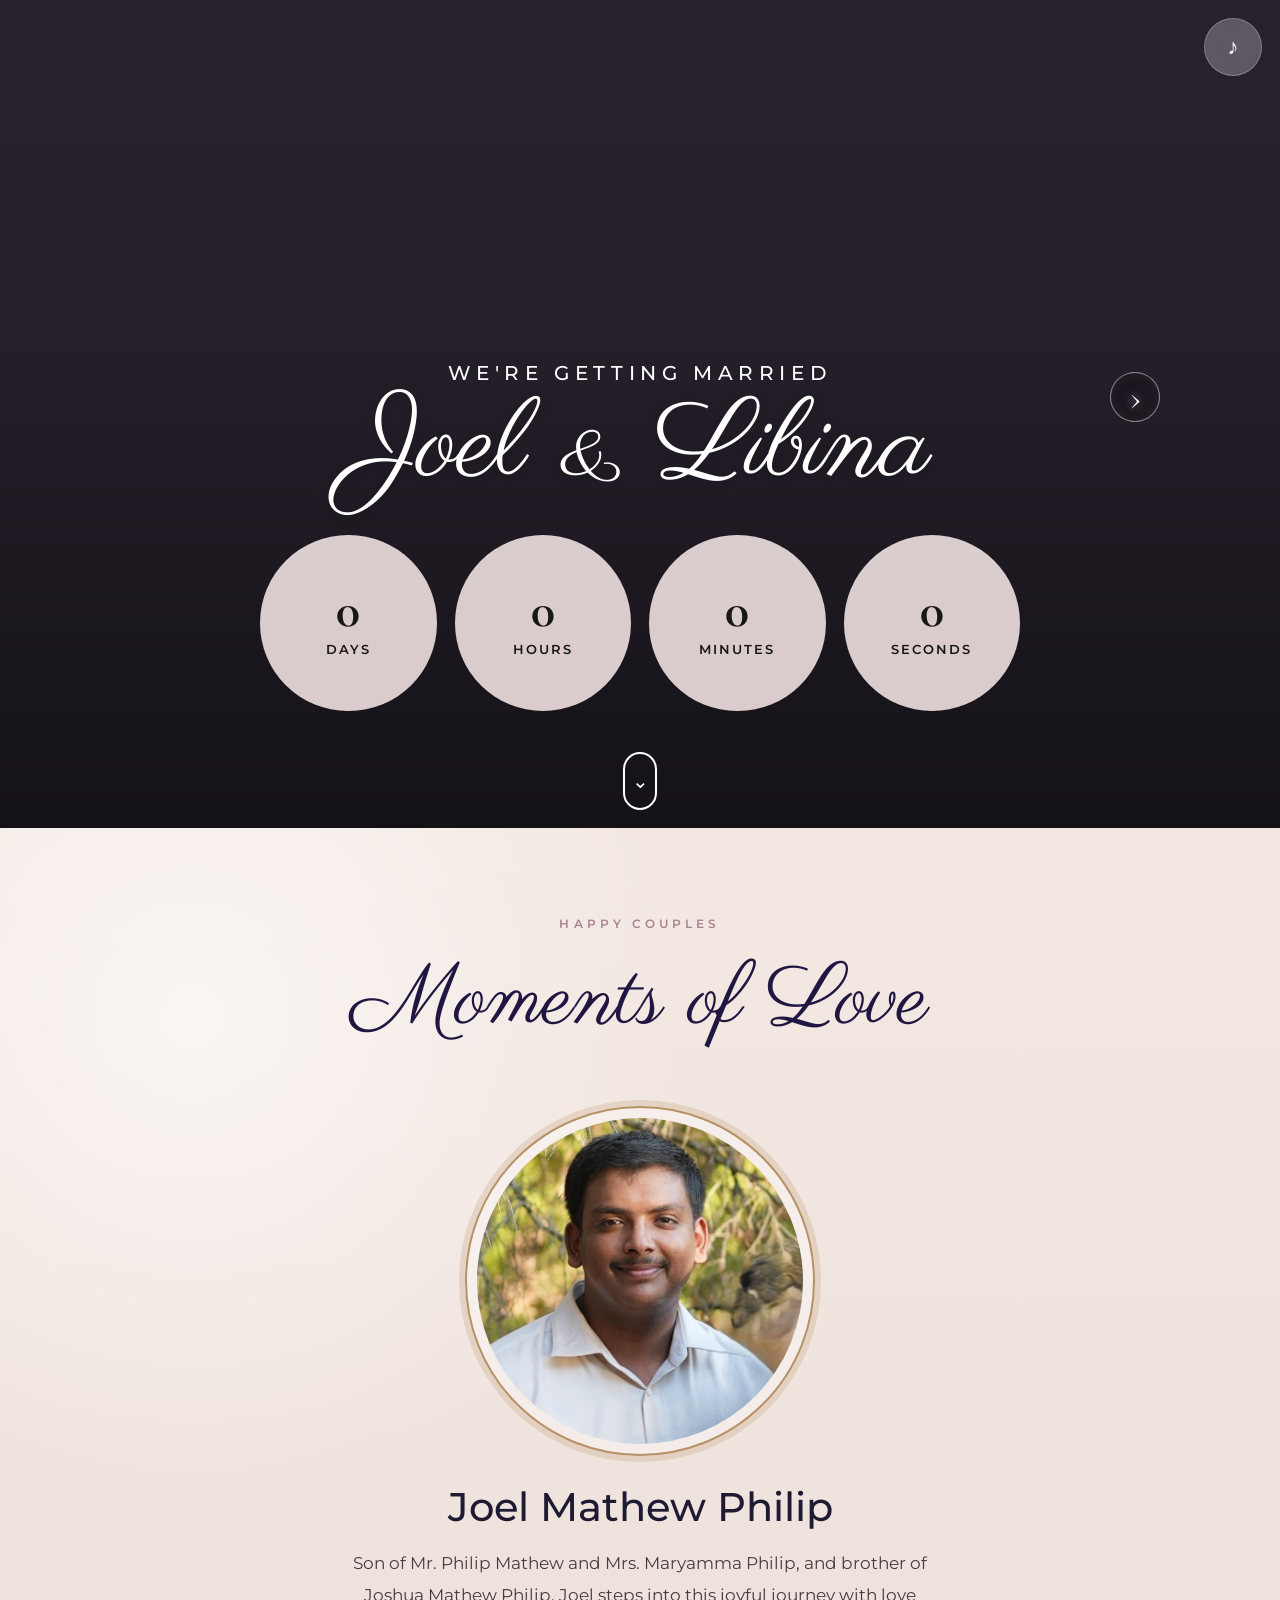
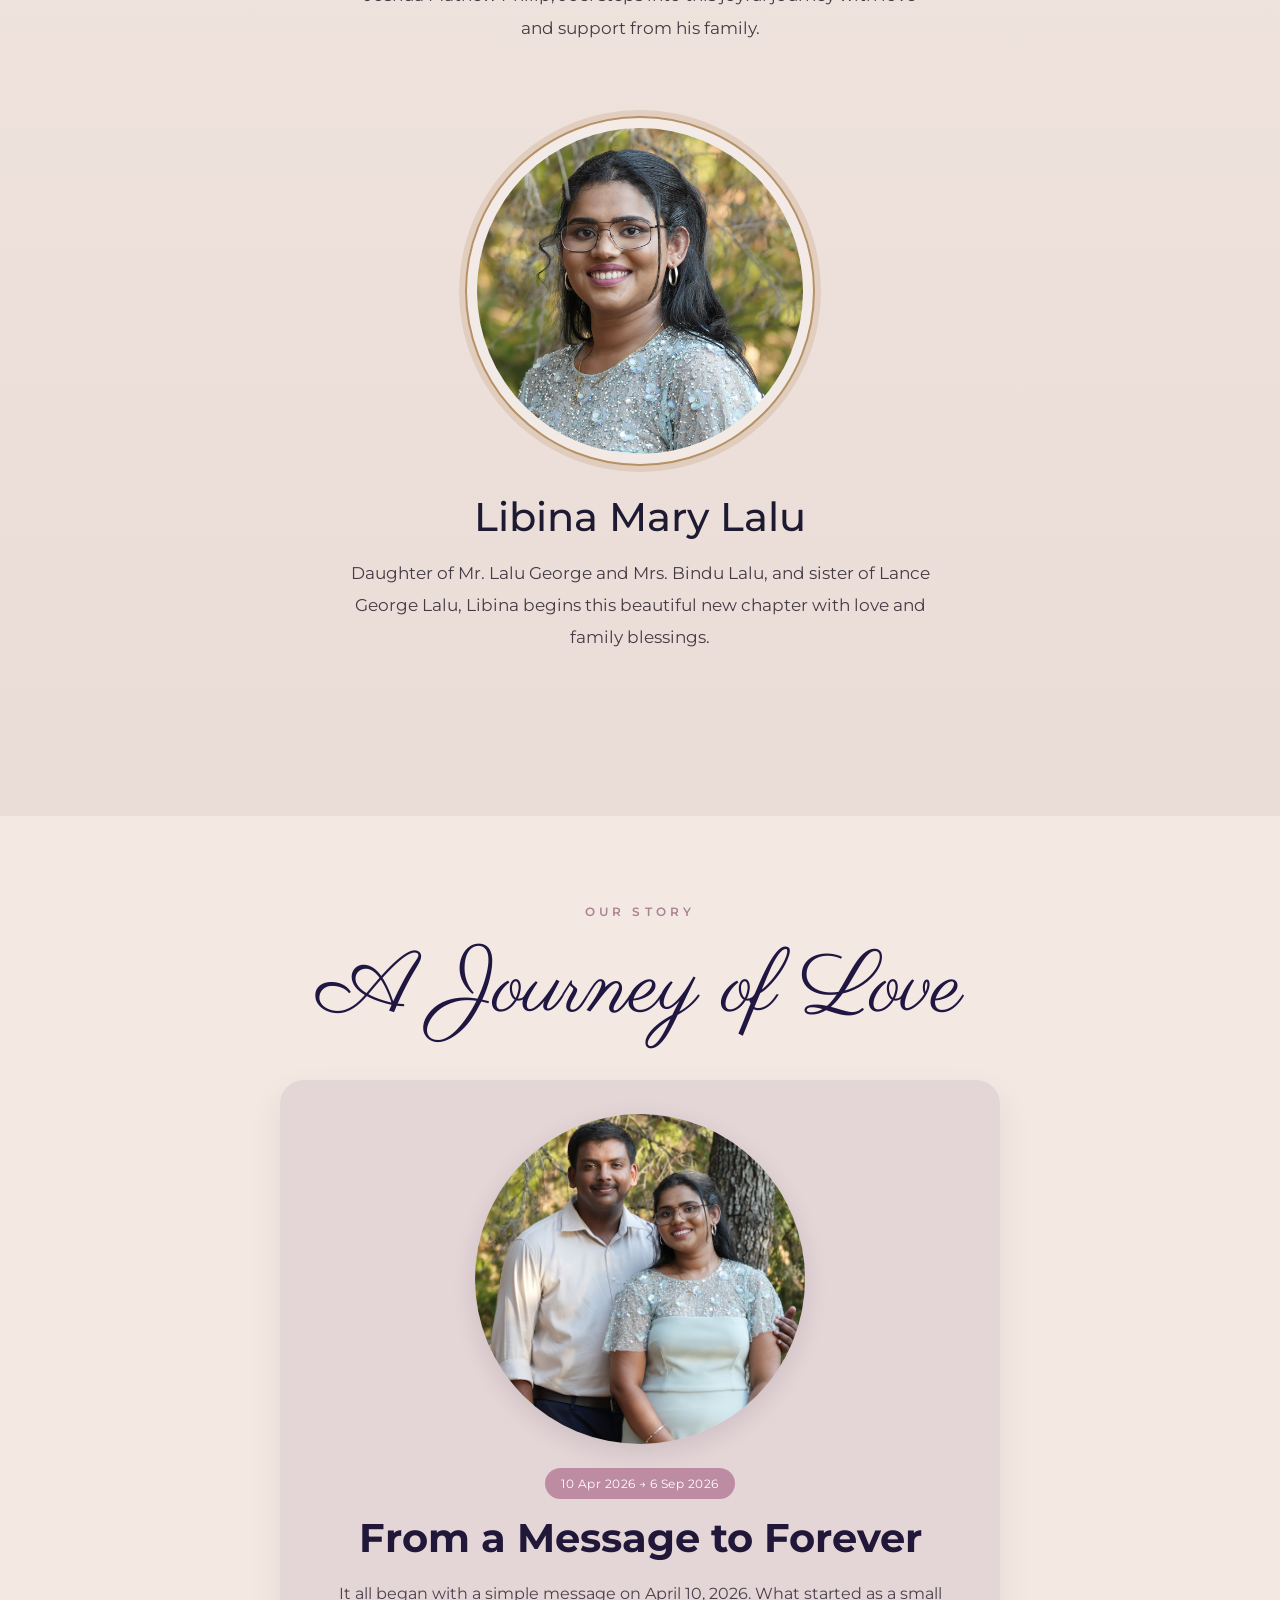
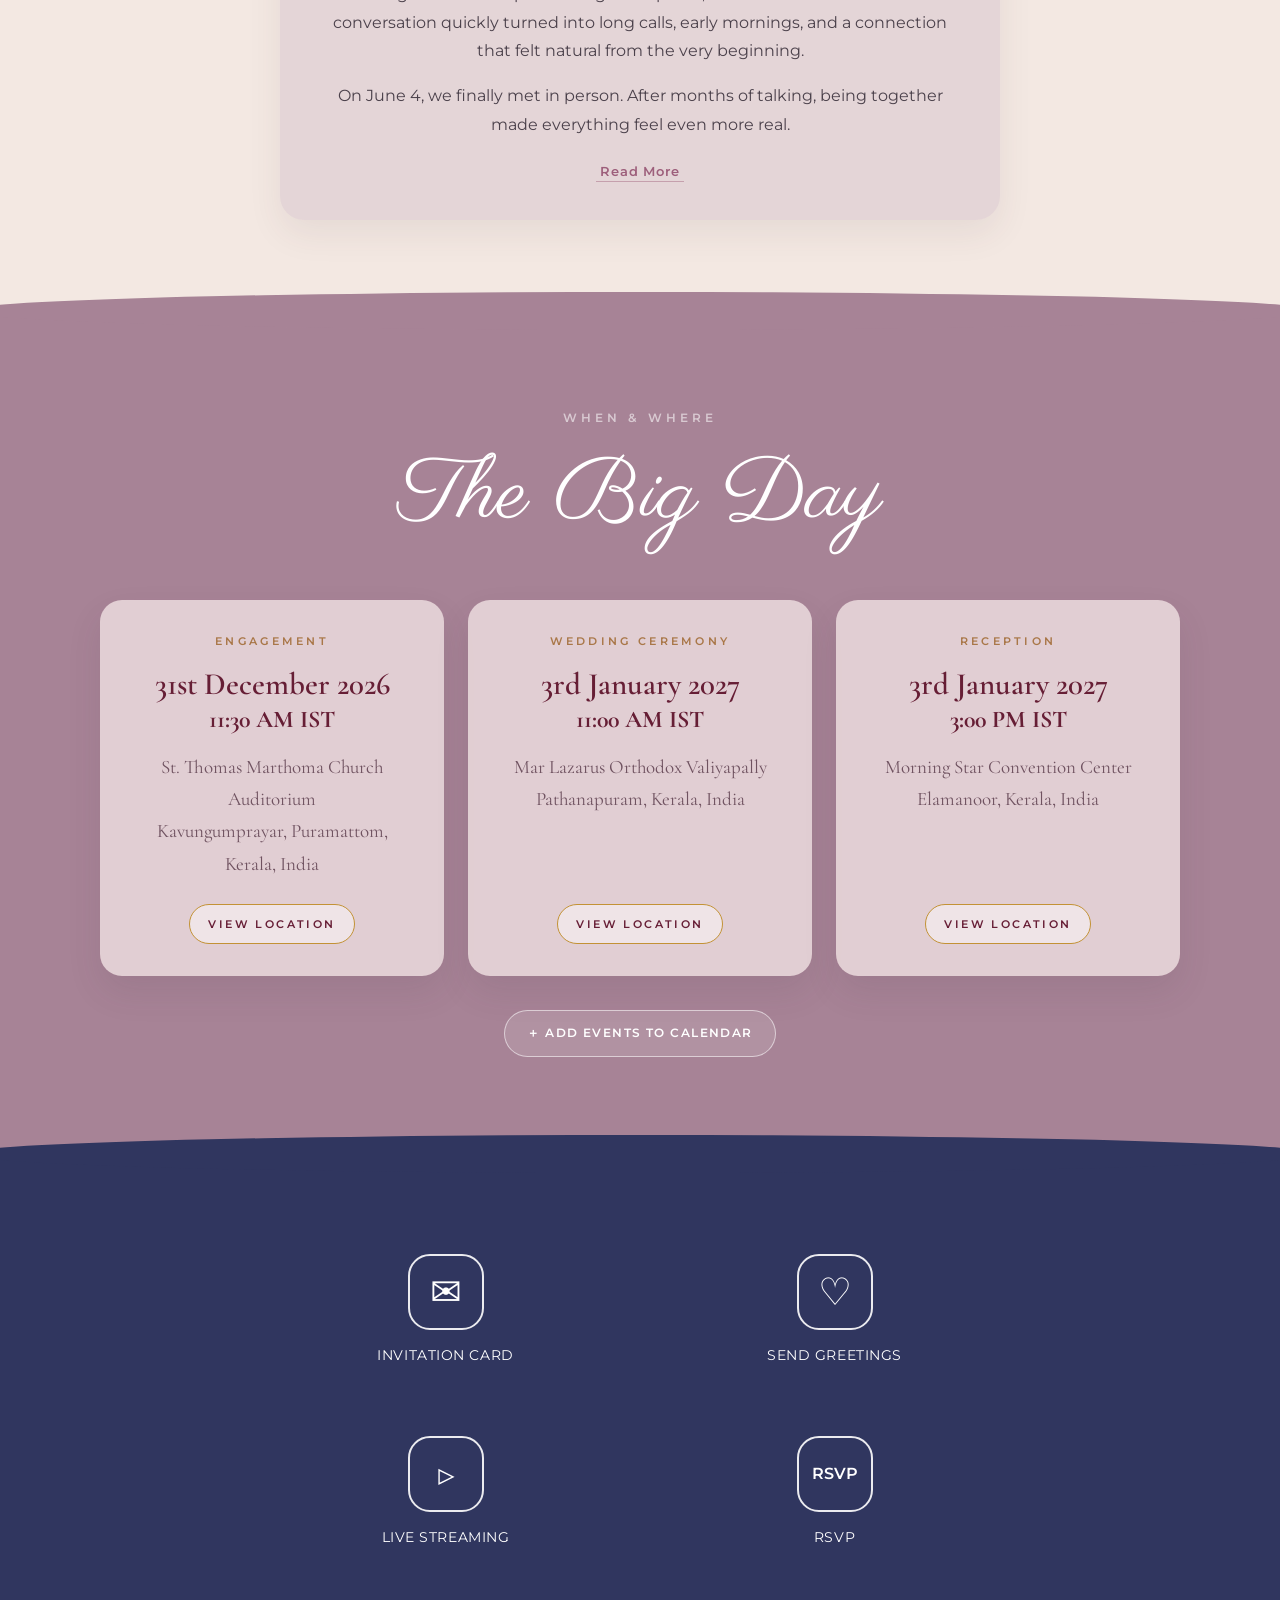
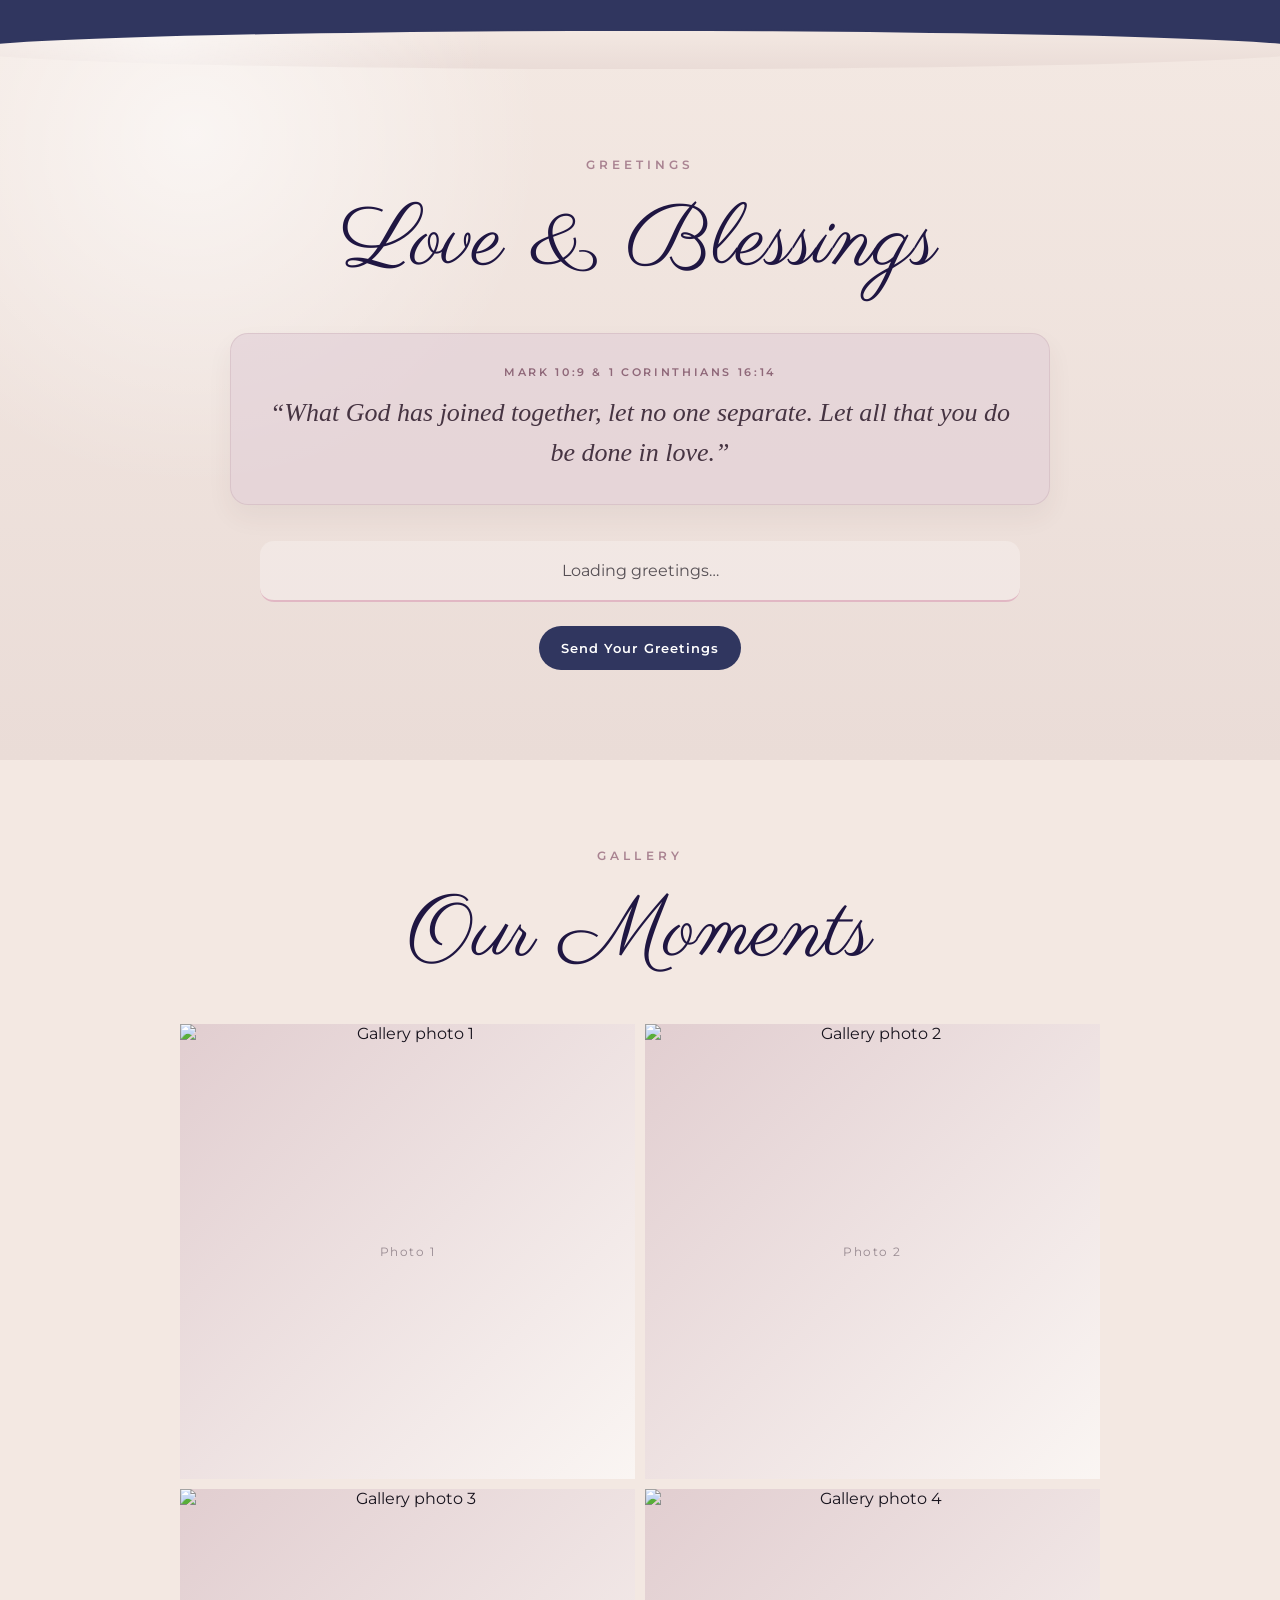
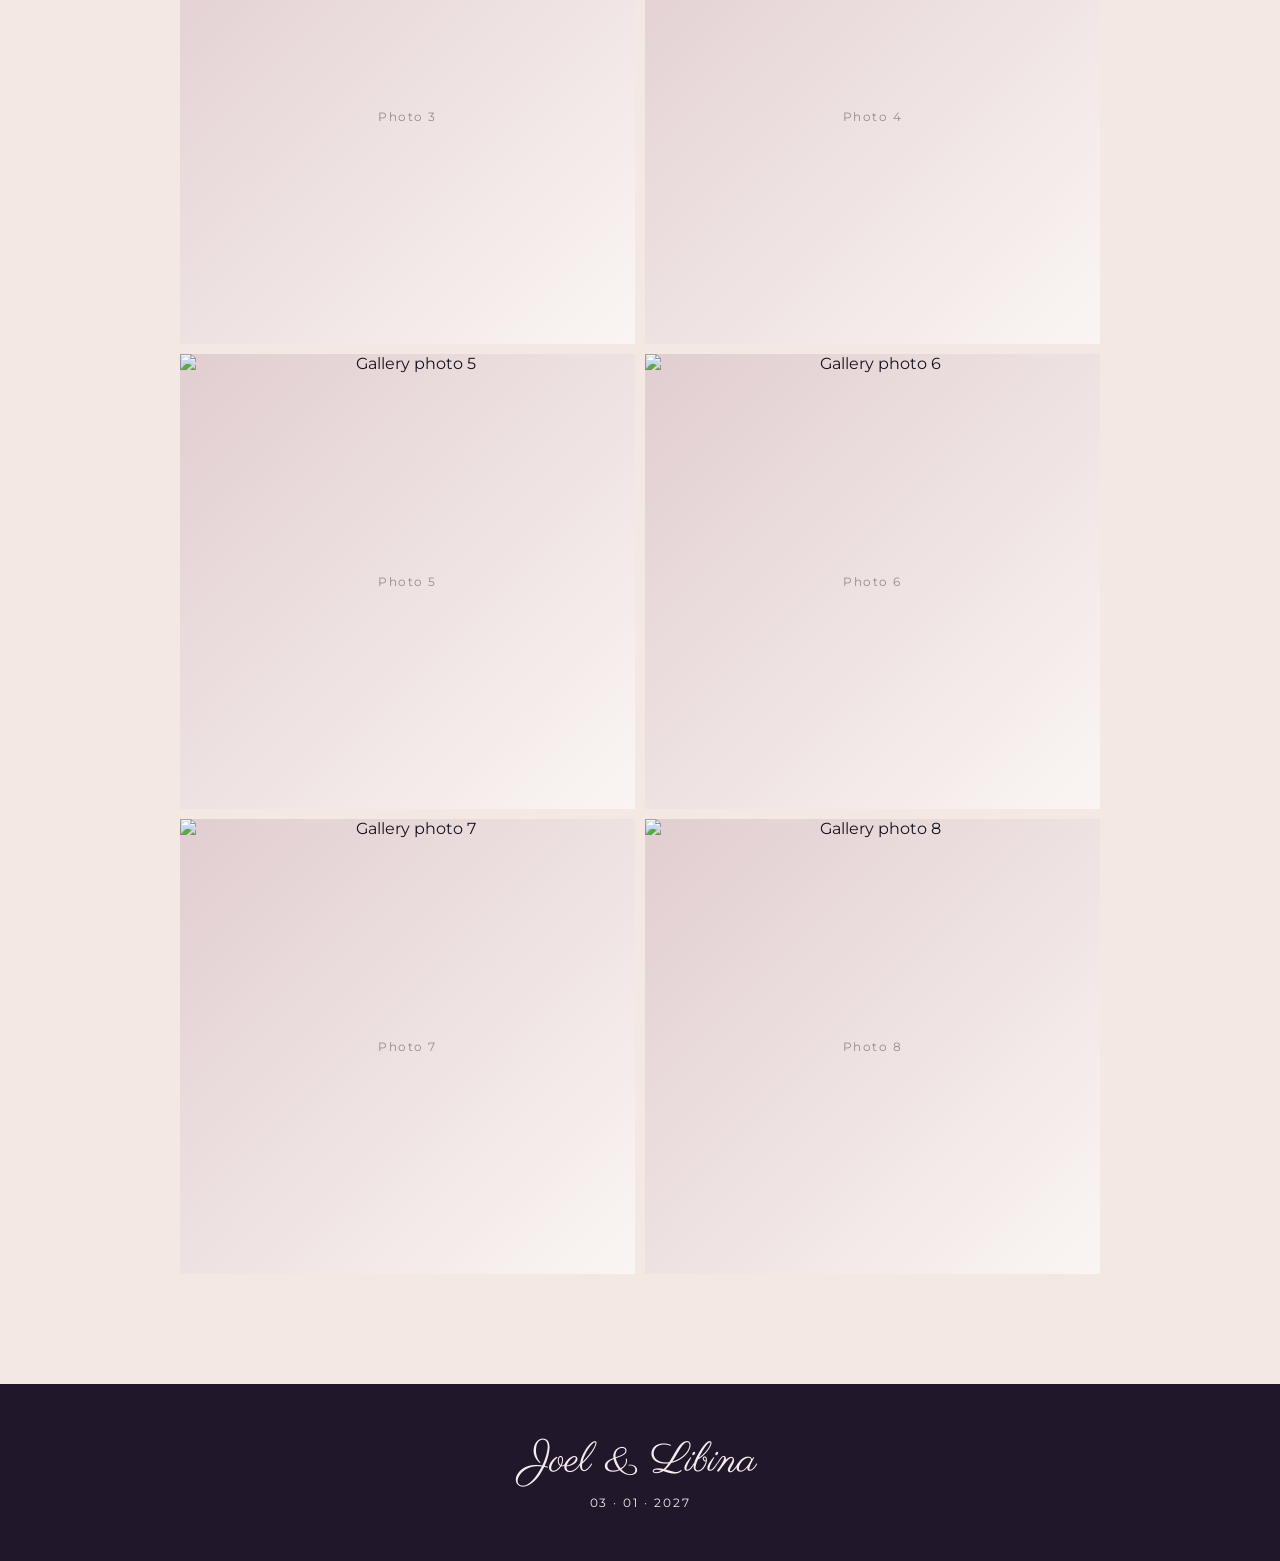
==== commit 512c90e9: "Update invitation.html" ====
--- a/invitation.html
+++ b/invitation.html
@@ -25,9 +25,6 @@
       <button class="icon-btn" type="button" aria-label="Play wedding music" id="musicToggle">♪</button>
     </div>
 
-    <button class="hero-arrow hero-arrow-left" type="button" id="heroPrev" aria-label="Previous photo">‹</button>
-    <button class="hero-arrow hero-arrow-right" type="button" id="heroNext" aria-label="Next photo">›</button>
-
     <div class="hero-content">
       <p class="hero-kicker">WE'RE GETTING MARRIED</p>
       <h1>Joel <span>&</span> Libina</h1>
@@ -40,7 +37,11 @@
       </div>
     </div>
 
-    <a class="scroll-indicator" href="#couple" aria-label="Scroll to couple section">⌄</a>
+    <div class="hero-bottom-controls" aria-label="Hero photo controls">
+      <button class="hero-arrow" type="button" id="heroPrev" aria-label="Previous photo">‹</button>
+      <a class="scroll-indicator" href="#couple" aria-label="Scroll to couple section">⌄</a>
+      <button class="hero-arrow" type="button" id="heroNext" aria-label="Next photo">›</button>
+    </div>
   </header>
 
   <main>
@@ -254,31 +255,41 @@
     <div class="modal-backdrop" data-close-rsvp></div>
     <div class="modal-card" role="dialog" aria-modal="true" aria-labelledby="rsvpTitle">
       <button class="modal-close" type="button" data-close-rsvp aria-label="Close">×</button>
-      <p class="eyebrow rose">3 JANUARY 2027</p>
-      <h2 id="rsvpTitle">RSVP</h2>
-      <form id="rsvpForm">
-        <label>
-          Your name
-          <input type="text" id="rsvpName" maxlength="80" required placeholder="Your name">
-        </label>
-        <label>
-          Will you be attending?
-          <select id="rsvpAttendance" required>
-            <option value="">Select an option</option>
-            <option value="yes">Yes, I’ll be there</option>
-            <option value="no">Sorry, I can’t make it</option>
-          </select>
-        </label>
-        <label>
-          Number attending
-          <input type="number" id="rsvpGuestCount" min="0" max="10" value="1" required>
-        </label>
-        <label>
-          Message or note <span class="optional-text">(optional)</span>
-          <textarea id="rsvpMessage" maxlength="500" rows="4" placeholder="Anything you'd like us to know"></textarea>
-        </label>
-        <button class="secondary-button full-width" type="submit" id="rsvpSubmit">Submit RSVP</button>
-      </form>
+      <div id="rsvpFormView">
+        <p class="eyebrow rose">3 JANUARY 2027</p>
+        <h2 id="rsvpTitle">RSVP</h2>
+        <form id="rsvpForm">
+          <label>
+            Your name
+            <input type="text" id="rsvpName" maxlength="80" required placeholder="Your name">
+          </label>
+          <label>
+            Will you be attending?
+            <select id="rsvpAttendance" required>
+              <option value="">Select an option</option>
+              <option value="yes">Yes, I’ll be there</option>
+              <option value="no">Sorry, I can’t make it</option>
+            </select>
+          </label>
+          <label>
+            Number attending
+            <input type="number" id="rsvpGuestCount" min="0" max="10" value="1" required>
+          </label>
+          <label>
+            Message or note <span class="optional-text">(optional)</span>
+            <textarea id="rsvpMessage" maxlength="500" rows="4" placeholder="Anything you'd like us to know"></textarea>
+          </label>
+          <button class="secondary-button full-width" type="submit" id="rsvpSubmit">Submit RSVP</button>
+        </form>
+      </div>
+
+      <div class="rsvp-success" id="rsvpSuccess" hidden>
+        <div class="rsvp-success-heart" aria-hidden="true">♥</div>
+        <p class="eyebrow rose">RSVP RECEIVED</p>
+        <h2>Thank You!</h2>
+        <p id="rsvpSuccessMessage">Your RSVP has been received.</p>
+        <button class="secondary-button full-width" type="button" id="rsvpDone">Done</button>
+      </div>
     </div>
   </div>
 
--- a/style.css
+++ b/style.css
@@ -159,40 +159,85 @@
   display: flex;
   align-items: flex-end;
   justify-content: center;
-  background-image: url('assets/images/couple.jpg');
+  color: white;
+  overflow: hidden;
+  background: #2b2430;
+}
+
+.hero-slides,
+.hero-slide {
+  position: absolute;
+  inset: 0;
+}
+
+.hero-slide {
   background-size: cover;
-  background-position: center 33%;
-  color: white;
-  overflow: hidden;
+  background-position: center 18%;
+  opacity: 0;
+  transform: scale(1.015);
+  transition: opacity 1.2s ease, transform 6s ease;
+}
+
+.hero-slide.active {
+  opacity: 1;
+  transform: scale(1);
 }
 
 .hero-overlay {
   position: absolute;
   inset: 0;
-  background: linear-gradient(to bottom, rgba(0,0,0,.08) 0%, rgba(0,0,0,.14) 40%, rgba(0,0,0,.5) 100%);
+  z-index: 1;
+  background: linear-gradient(to bottom, rgba(0,0,0,.08) 0%, rgba(0,0,0,.14) 40%, rgba(0,0,0,.52) 100%);
 }
 
 .top-controls {
   position: absolute;
-  z-index: 3;
+  z-index: 5;
   top: 18px;
   right: 18px;
   display: flex;
 }
 
-.icon-btn,.menu-btn {
+.icon-btn {
   width: 58px;
   height: 58px;
-  border: 0;
-  font-size: 24px;
+  border: 1px solid rgba(255,255,255,.24);
+  border-radius: 50%;
+  background: rgba(255,255,255,.25);
+  color: white;
+  font-size: 22px;
   cursor: pointer;
-}
-.icon-btn { background: rgba(255,255,255,.36); color: white; }
-.menu-btn { background: rgba(255,255,255,.93); color: #171717; }
+  backdrop-filter: blur(8px);
+  transition: background .2s ease, transform .2s ease;
+}
+.icon-btn:hover { background: rgba(255,255,255,.38); transform: scale(1.04); }
+.icon-btn.playing { background: rgba(255,255,255,.36); font-size: 15px; }
+
+.hero-arrow {
+  position: absolute;
+  z-index: 4;
+  top: 48%;
+  transform: translateY(-50%);
+  width: 50px;
+  height: 50px;
+  border: 1px solid rgba(255,255,255,.4);
+  border-radius: 50%;
+  background: rgba(18, 13, 22, .22);
+  color: white;
+  font: 300 42px/1 'Cormorant Garamond', serif;
+  display: grid;
+  place-items: center;
+  cursor: pointer;
+  backdrop-filter: blur(5px);
+  transition: .2s ease;
+}
+.hero-arrow:hover { background: rgba(18,13,22,.42); }
+.hero-arrow-left { left: 20px; }
+.hero-arrow-right { right: 20px; }
 
 .hero-content {
   position: relative;
-  z-index: 2;
+  z-index: 3;
   width: min(100%, 940px);
   text-align: center;
   padding: 0 18px 13vh;
@@ -239,7 +284,7 @@
 
 .scroll-indicator {
   position: absolute;
-  z-index: 3;
+  z-index: 4;
   bottom: 18px;
   left: 50%;
   transform: translateX(-50%);
@@ -323,7 +368,6 @@
   margin: 0 auto 24px;
   box-shadow: 0 8px 24px rgba(48, 35, 46, .12);
 }
-
 .story-photo { width: 100%; height: 100%; object-fit: cover; object-position: center 28%; }
 .story-date {
   display: inline-block;
@@ -359,7 +403,6 @@
   text-align: center;
   color: white;
 }
-
 .big-day-section::before,
 .actions-section::before,
 .actions-section::after,
@@ -373,7 +416,6 @@
   border-radius: 50%;
   pointer-events: none;
 }
-
 .big-day-section::before { top: -18px; }
 .light-heading { margin-bottom: 46px; }
 .light-heading .eyebrow { color: rgba(255,255,255,.78); }
@@ -386,7 +428,6 @@
   grid-template-columns: repeat(3, minmax(0, 1fr));
   gap: 24px;
 }
-
 .event-card-main {
   background: rgba(248, 236, 235, .72);
   color: #2b2230;
@@ -398,7 +439,6 @@
   flex-direction: column;
   align-items: center;
 }
-
 .event-type { margin: 0 0 17px; font-size: 11px; letter-spacing: .30em; font-weight: 600; color: #a97748; }
 .event-card-main h3 { margin: 0; font-family: 'Cormorant Garamond', serif; font-size: 31px; font-weight: 600; color: #661e35; }
 .event-time { margin: 2px 0 17px; font-family: 'Cormorant Garamond', serif; font-size: 24px; font-weight: 700; color: #661e35; }
@@ -415,6 +455,18 @@
   letter-spacing: .22em;
   background: rgba(255,255,255,.45);
 }
+.calendar-button {
+  margin-top: 34px;
+  border: 1px solid rgba(255,255,255,.55);
+  border-radius: 999px;
+  padding: 14px 22px;
+  background: rgba(255,255,255,.12);
+  color: white;
+  font: 600 12px 'Montserrat', sans-serif;
+  letter-spacing: .12em;
+  cursor: pointer;
+}
+.calendar-button:hover { background: rgba(255,255,255,.2); }
 
 /* Action links */
 .actions-section {
@@ -460,24 +512,20 @@
 .action-tile > span:last-child { font-size: 14px; letter-spacing: .04em; }
 
 /* Blessings */
-.blessings-section {
-  position: relative;
-  padding-top: 96px;
-}
+.blessings-section { position: relative; padding-top: 96px; }
 .blessings-section::before { top: -18px; }
 .verse-card {
   max-width: 820px;
   margin: 0 auto 36px;
-  background: rgba(255,255,255,.34);
-  color: #251c47;
-  border: 1px solid rgba(169,131,145,.20);
-  border-bottom: 2px solid rgba(194,84,134,.38);
+  background: rgba(226, 207, 214, .64);
+  color: #463442;
+  border: 1px solid rgba(169,131,145,.22);
   border-radius: 18px;
-  padding: 28px 26px;
-  box-shadow: 0 12px 26px rgba(89, 44, 58, .07);
-}
-.verse-card p { margin: 0; font-family: 'Cormorant Garamond', serif; font-size: clamp(20px, 3vw, 26px); font-style: italic; line-height: 1.55; }
-.verse-ref { margin-bottom: 12px !important; font-family: 'Montserrat', sans-serif !important; font-size: 11px !important; font-style: normal !important; font-weight: 600; letter-spacing: .24em; color: #a98391; }
+  padding: 30px 26px;
+  box-shadow: 0 12px 26px rgba(89, 44, 58, .06);
+}
+.verse-card p { margin: 0; font-family: 'Cormorant Garamond', serif; font-size: clamp(20px, 3vw, 26px); font-style: italic; line-height: 1.55; color: #463442; }
+.verse-ref { margin-bottom: 12px !important; font-family: 'Montserrat', sans-serif !important; font-size: 11px !important; font-style: normal !important; font-weight: 600; letter-spacing: .24em; color: #8f6879 !important; }
 .guest-messages { width: min(100%, 760px); margin: 0 auto 24px; display: grid; gap: 14px; }
 .guest-message-card,
 .empty-greetings {
@@ -501,6 +549,7 @@
   letter-spacing: .08em;
   cursor: pointer;
 }
+.secondary-button:disabled { opacity: .58; cursor: wait; }
 .full-width { width: 100%; border-radius: 12px; }
 
 /* Gallery */
@@ -521,9 +570,61 @@
   display: grid;
   place-items: center;
 }
-.gallery-item img { position: absolute; inset: 0; width: 100%; height: 100%; object-fit: cover; }
+.gallery-item.has-image { cursor: zoom-in; }
+.gallery-item img { position: absolute; inset: 0; width: 100%; height: 100%; object-fit: cover; transition: transform .35s ease; }
+.gallery-item.has-image:hover img { transform: scale(1.025); }
 .gallery-item span { font-size: 12px; letter-spacing: .12em; color: rgba(68,52,65,.5); }
 .gallery-item.has-image span { display: none; }
+
+/* Footer */
+.wedding-footer {
+  padding: 44px 20px 46px;
+  text-align: center;
+  color: #f7ebee;
+  background: #21172b;
+  letter-spacing: .16em;
+  font-size: 12px;
+}
+.wedding-footer p { margin: 5px 0; }
+.footer-names {
+  font-family: 'Parisienne', cursive;
+  font-size: 42px;
+  letter-spacing: 0;
+}
+
+/* Modals */
+.modal { position: fixed; inset: 0; z-index: 100; display: none; align-items: center; justify-content: center; padding: 20px; }
+.modal.open { display: flex; }
+.modal-backdrop { position: absolute; inset: 0; background: rgba(21,16,25,.68); backdrop-filter: blur(6px); }
+.modal-card {
+  position: relative;
+  z-index: 1;
+  width: min(100%, 500px);
+  max-height: 90svh;
+  overflow-y: auto;
+  background: #f7ece7;
+  border-radius: 22px;
+  padding: 30px 24px 24px;
+  box-shadow: 0 30px 80px rgba(0,0,0,.28);
+}
+.modal-card h2 { margin: 4px 0 22px; font-family: 'Parisienne', cursive; font-size: 48px; font-weight: 400; color: #251c47; }
+.modal-card label { display: grid; gap: 8px; text-align: left; font-size: 13px; font-weight: 600; margin-bottom: 16px; color: #493a45; }
+.modal-card input,
+.modal-card textarea,
+.modal-card select {
+  width: 100%;
+  border: 1px solid rgba(72,48,65,.18);
+  border-radius: 12px;
+  padding: 13px 14px;
+  font: 400 15px 'Montserrat', sans-serif;
+  background: rgba(255,255,255,.72);
+  color: #28212a;
+  outline: none;
+}
+.modal-card textarea { resize: vertical; }
+.optional-text { font-weight: 400; opacity: .65; }
+.modal-close { position: absolute; top: 12px; right: 15px; border: 0; background: transparent; font-size: 30px; cursor: pointer; color: #5a4653; }
+body.modal-open { overflow: hidden; }
 
 /* Invitation card modal */
 .invitation-image-modal {
@@ -536,16 +637,8 @@
   background: #f7ece7;
   box-shadow: 0 30px 80px rgba(0,0,0,.36);
 }
-.invitation-image-wrap {
-  position: relative;
-  max-height: 90svh;
-  overflow: auto;
-}
-.invitation-image-wrap img {
-  width: 100%;
-  height: auto;
-  display: block;
-}
+.invitation-image-wrap { position: relative; max-height: 90svh; overflow: auto; }
+.invitation-image-wrap img { width: 100%; height: auto; display: block; }
 .invitation-image-placeholder {
   min-height: 540px;
   display: none;
@@ -556,17 +649,8 @@
   padding: 40px 24px;
   color: #493a45;
 }
-.invitation-image-placeholder h2 {
-  margin: 8px 0 16px;
-  font-family: 'Parisienne', cursive;
-  font-size: 64px;
-  font-weight: 400;
-  color: #251c47;
-}
-.invitation-image-placeholder p:last-child {
-  max-width: 420px;
-  line-height: 1.7;
-}
+.invitation-image-placeholder h2 { margin: 8px 0 16px; font-family: 'Parisienne', cursive; font-size: 64px; font-weight: 400; color: #251c47; }
+.invitation-image-placeholder p:last-child { max-width: 420px; line-height: 1.7; }
 .invitation-modal-close {
   z-index: 3;
   width: 42px;
@@ -576,26 +660,65 @@
   box-shadow: 0 4px 16px rgba(0,0,0,.14);
 }
 
-/* Greeting modal */
-.modal { position: fixed; inset: 0; z-index: 100; display: none; align-items: center; justify-content: center; padding: 20px; }
-.modal.open { display: flex; }
-.modal-backdrop { position: absolute; inset: 0; background: rgba(21,16,25,.64); backdrop-filter: blur(5px); }
-.modal-card {
+/* Gallery lightbox */
+.lightbox-content {
   position: relative;
   z-index: 1;
-  width: min(100%, 500px);
-  background: #f7ece7;
-  border-radius: 22px;
-  padding: 30px 24px 24px;
-  box-shadow: 0 30px 80px rgba(0,0,0,.28);
-}
-.modal-card h2 { margin: 4px 0 22px; font-family: 'Parisienne', cursive; font-size: 48px; font-weight: 400; color: #251c47; }
-.modal-card label { display: grid; gap: 8px; text-align: left; font-size: 13px; font-weight: 600; margin-bottom: 16px; color: #493a45; }
-.modal-card input,
-.modal-card textarea { width: 100%; border: 1px solid rgba(72,48,65,.18); border-radius: 12px; padding: 13px 14px; font: 400 15px 'Montserrat', sans-serif; background: rgba(255,255,255,.72); color: #28212a; outline: none; }
-.modal-card textarea { resize: vertical; }
-.modal-close { position: absolute; top: 12px; right: 15px; border: 0; background: transparent; font-size: 30px; cursor: pointer; color: #5a4653; }
-body.modal-open { overflow: hidden; }
+  width: min(94vw, 1100px);
+  height: min(88svh, 820px);
+  display: flex;
+  align-items: center;
+  justify-content: center;
+}
+.lightbox-content img {
+  max-width: 100%;
+  max-height: 100%;
+  width: auto;
+  height: auto;
+  object-fit: contain;
+  border-radius: 12px;
+  box-shadow: 0 20px 70px rgba(0,0,0,.38);
+}
+.lightbox-close {
+  position: absolute;
+  z-index: 4;
+  top: -2px;
+  right: 0;
+  width: 44px;
+  height: 44px;
+  border: 0;
+  border-radius: 50%;
+  background: rgba(255,255,255,.9);
+  color: #302536;
+  font-size: 30px;
+  cursor: pointer;
+}
+.lightbox-arrow {
+  position: absolute;
+  z-index: 3;
+  top: 50%;
+  transform: translateY(-50%);
+  width: 50px;
+  height: 50px;
+  border: 0;
+  border-radius: 50%;
+  background: rgba(255,255,255,.88);
+  color: #302536;
+  font: 36px/1 'Cormorant Garamond', serif;
+  cursor: pointer;
+}
+.lightbox-prev { left: 8px; }
+.lightbox-next { right: 8px; }
+.lightbox-counter {
+  position: absolute;
+  left: 50%;
+  bottom: -36px;
+  transform: translateX(-50%);
+  margin: 0;
+  color: white;
+  font-size: 12px;
+  letter-spacing: .12em;
+}
 
 .toast {
   position: fixed;
@@ -612,6 +735,8 @@
   pointer-events: none;
   transition: .2s ease;
   white-space: nowrap;
+  max-width: calc(100vw - 32px);
+  text-align: center;
 }
 .toast.show { opacity: 1; transform: translate(-50%, 0); }
 
@@ -629,13 +754,16 @@
     padding-bottom: 24px;
   }
 
-  .hero { background-position: center 28%; }
+  .hero-slide { background-position: center 28%; }
   .hero-content { padding-bottom: 15vh; }
   .hero h1 { margin-bottom: 24px; }
   .countdown { gap: 7px; }
   .count-item span { letter-spacing: .08em; }
   .top-controls { top: 12px; right: 12px; }
-  .icon-btn,.menu-btn { width: 50px; height: 50px; }
+  .icon-btn { width: 50px; height: 50px; }
+  .hero-arrow { width: 42px; height: 42px; font-size: 34px; top: 44%; }
+  .hero-arrow-left { left: 10px; }
+  .hero-arrow-right { right: 10px; }
 
   .couple-section,
   .story-section,
@@ -659,8 +787,13 @@
 
   .verse-card { padding: 24px 18px; }
   .gallery-grid { gap: 7px; }
+
+  .lightbox-arrow { width: 42px; height: 42px; }
+  .lightbox-prev { left: 2px; }
+  .lightbox-next { right: 2px; }
 }
 
 @media (min-width: 900px) {
-  .hero { min-height: 92vh; background-position: center 14%; }
-}
+  .hero { min-height: 92vh; }
+  .hero-slide { background-position: center 14%; }
+}
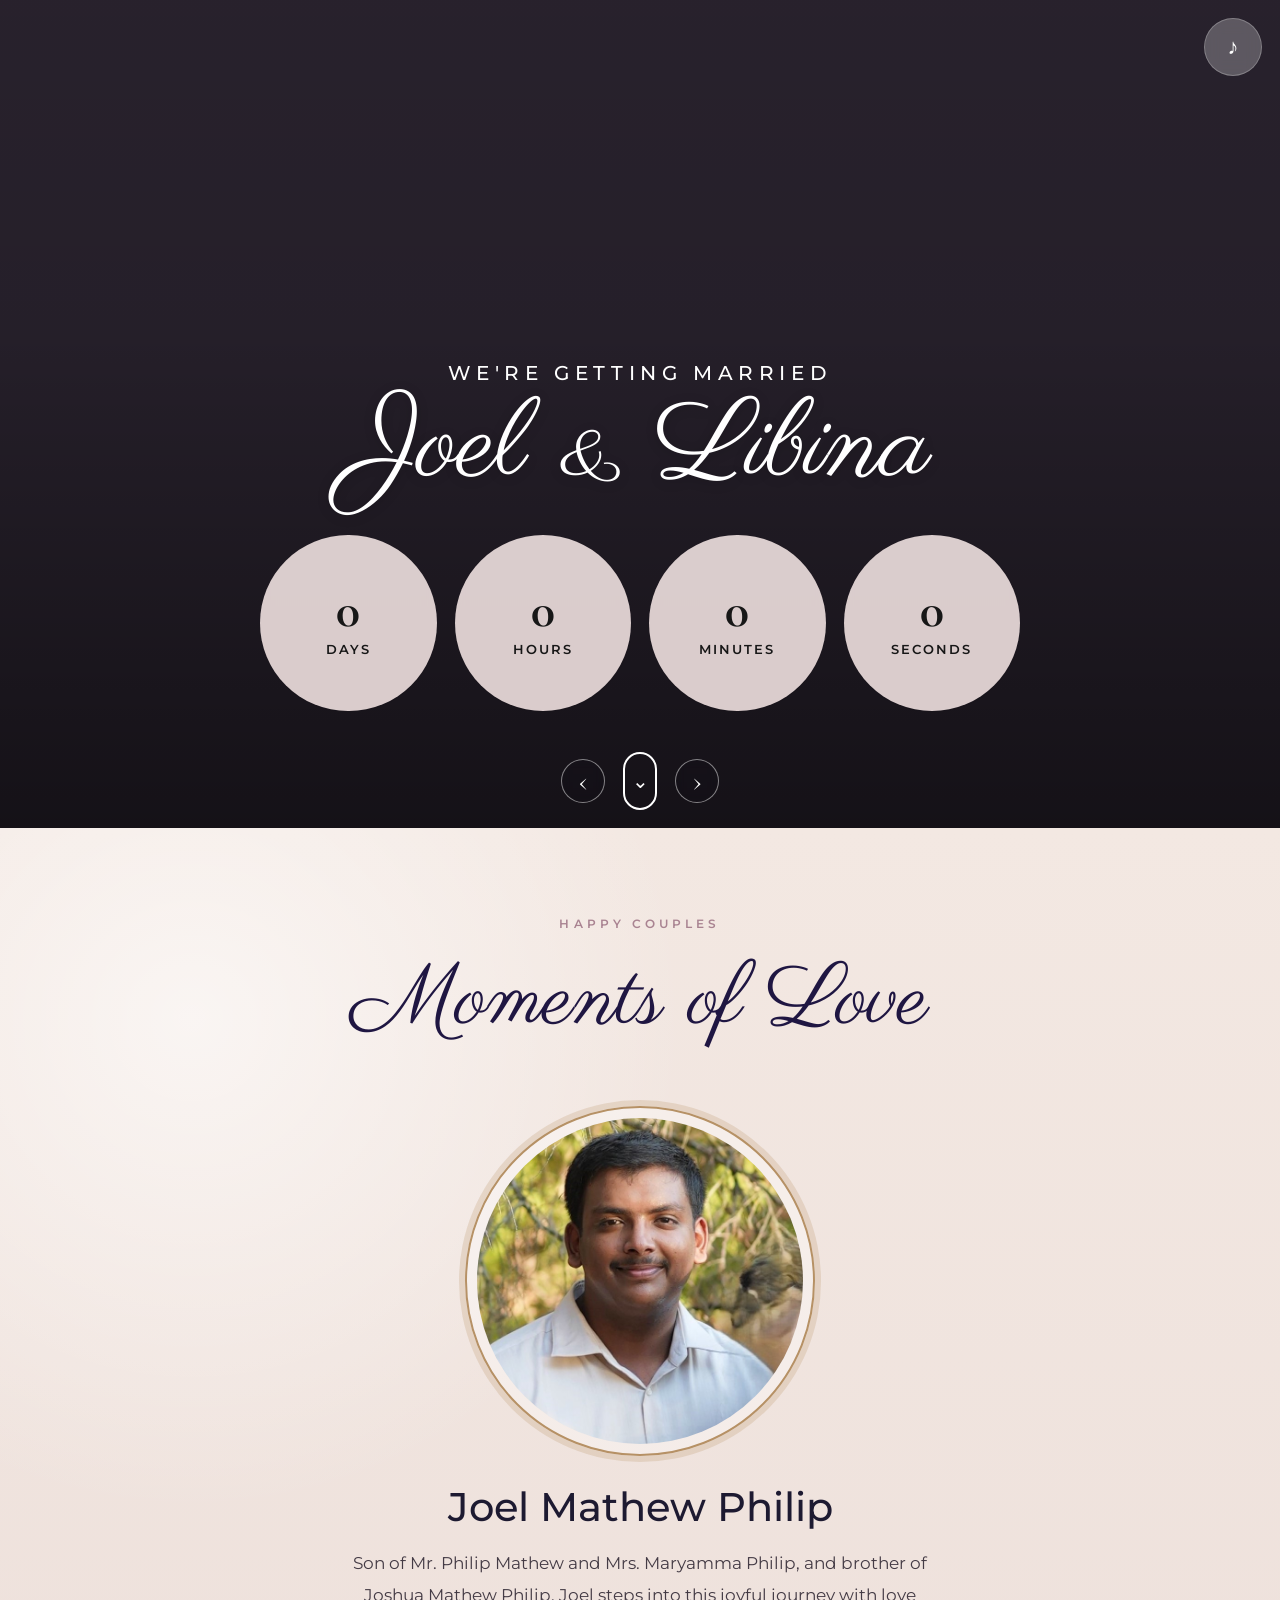
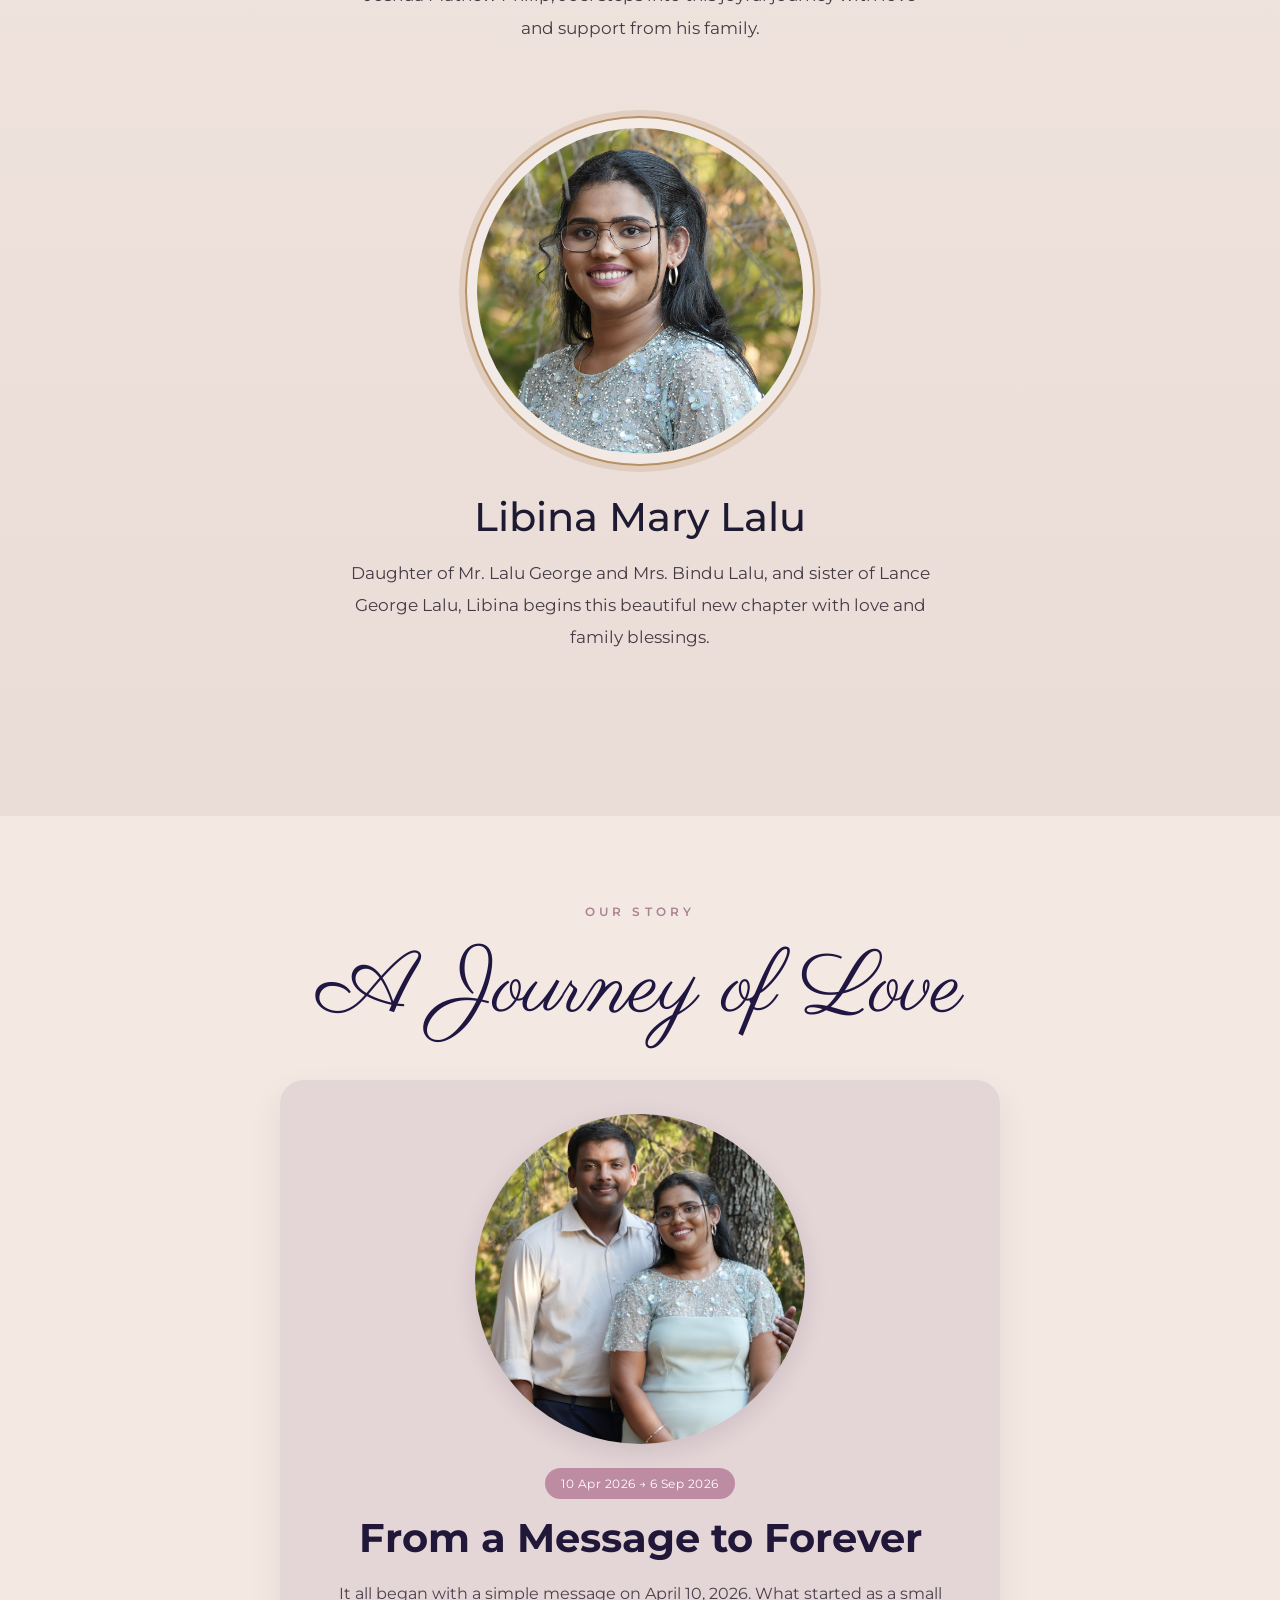
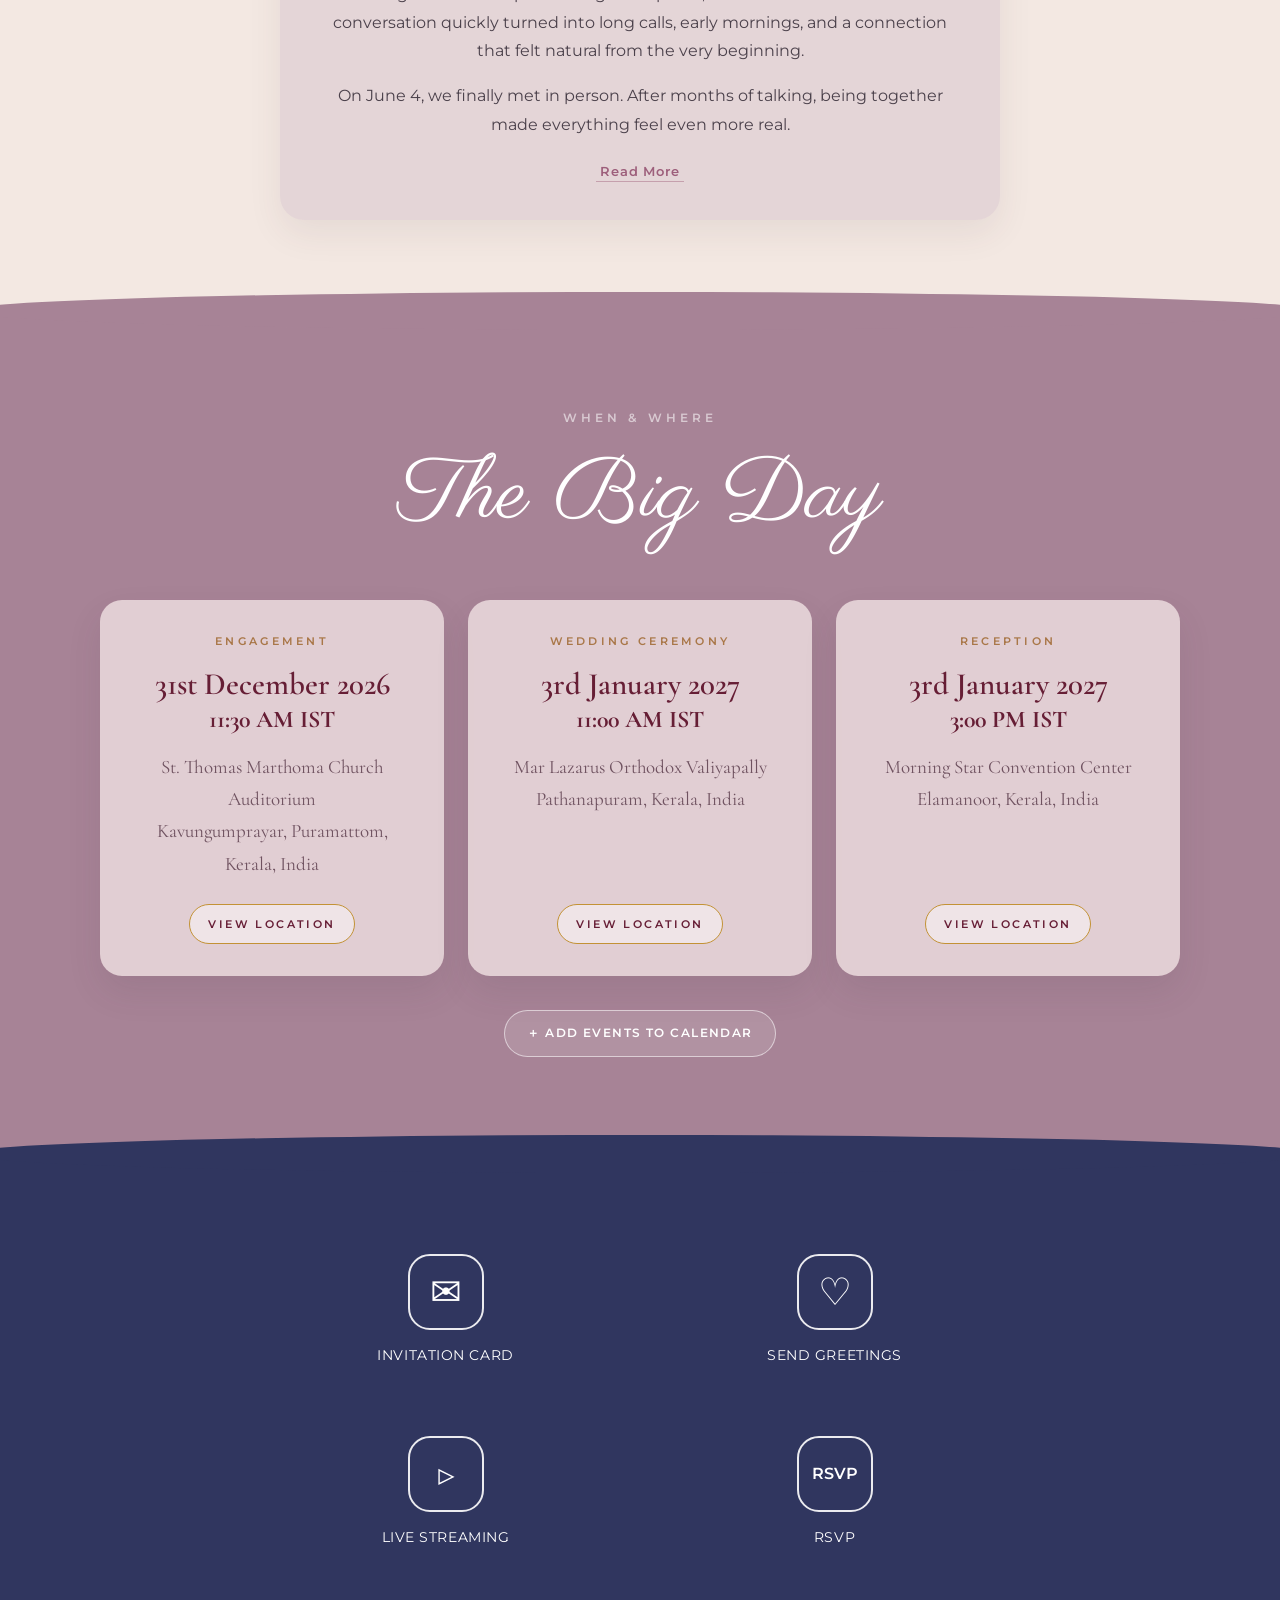
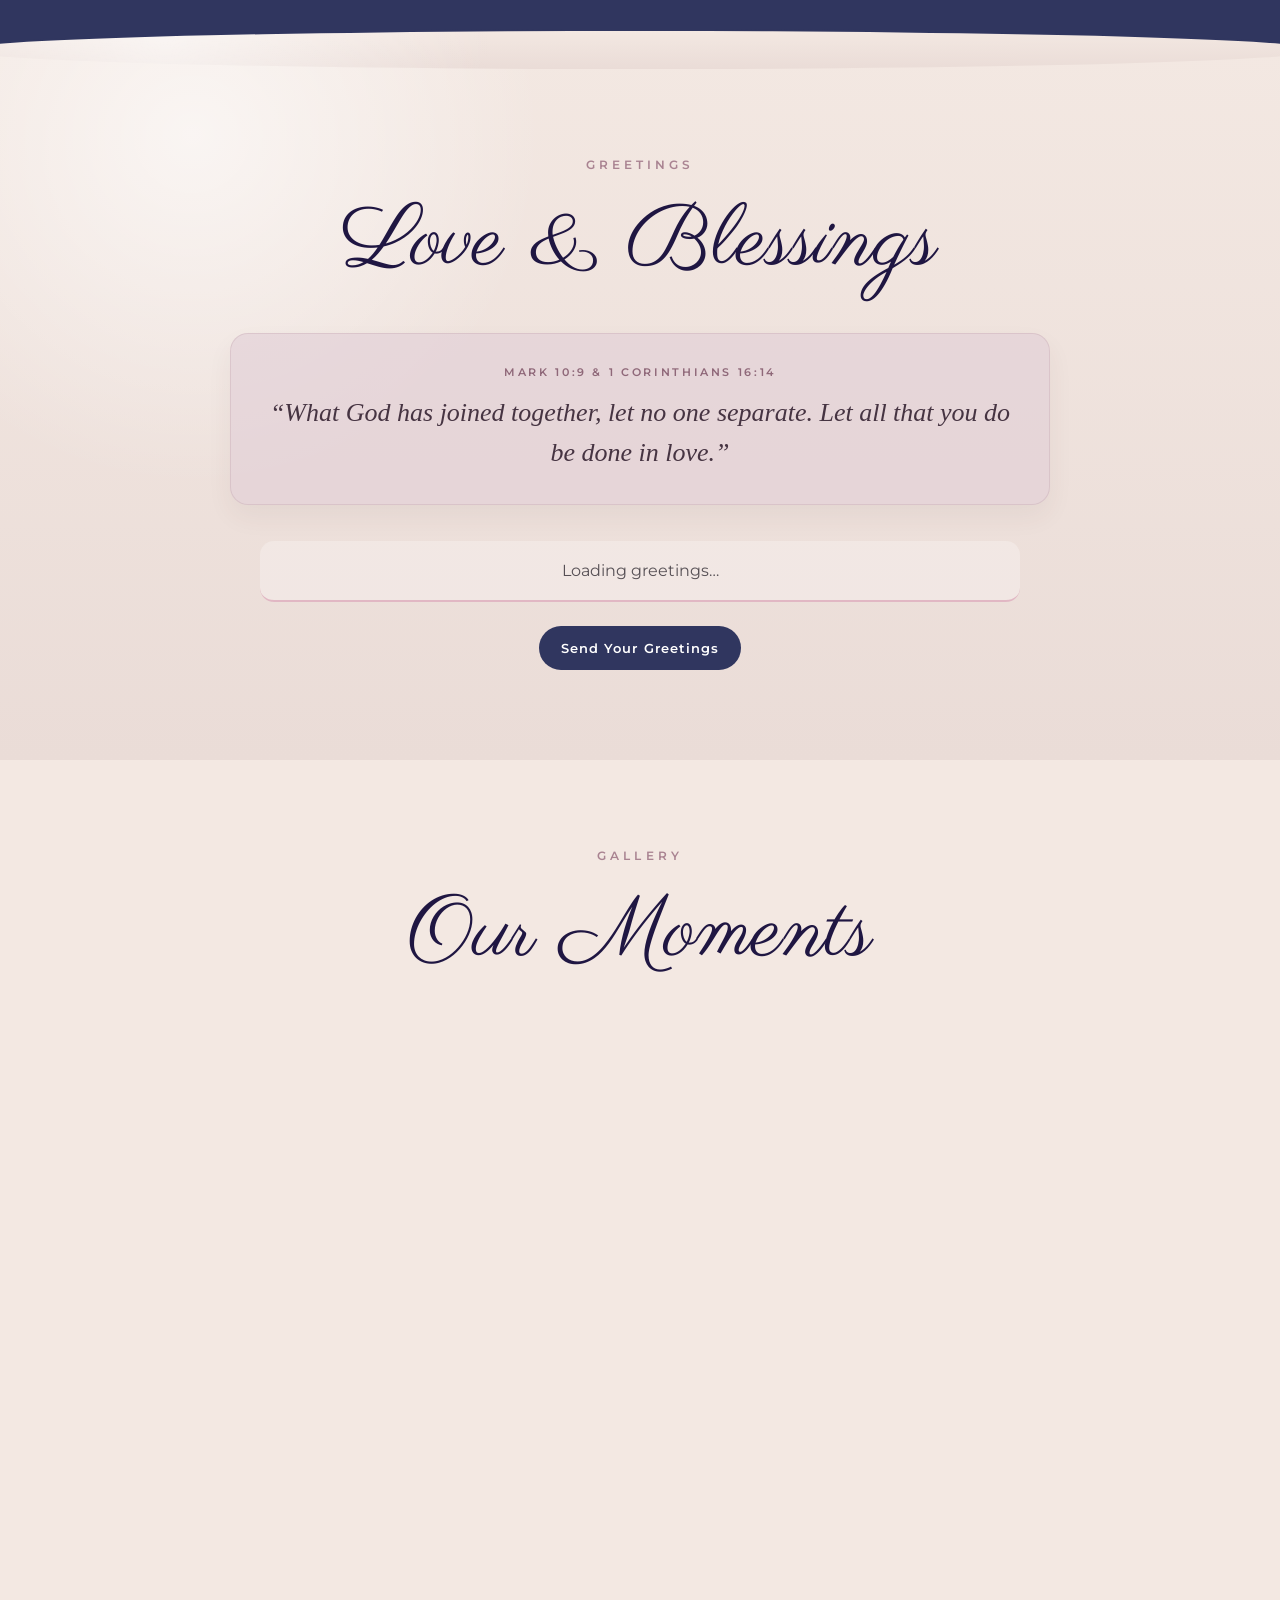
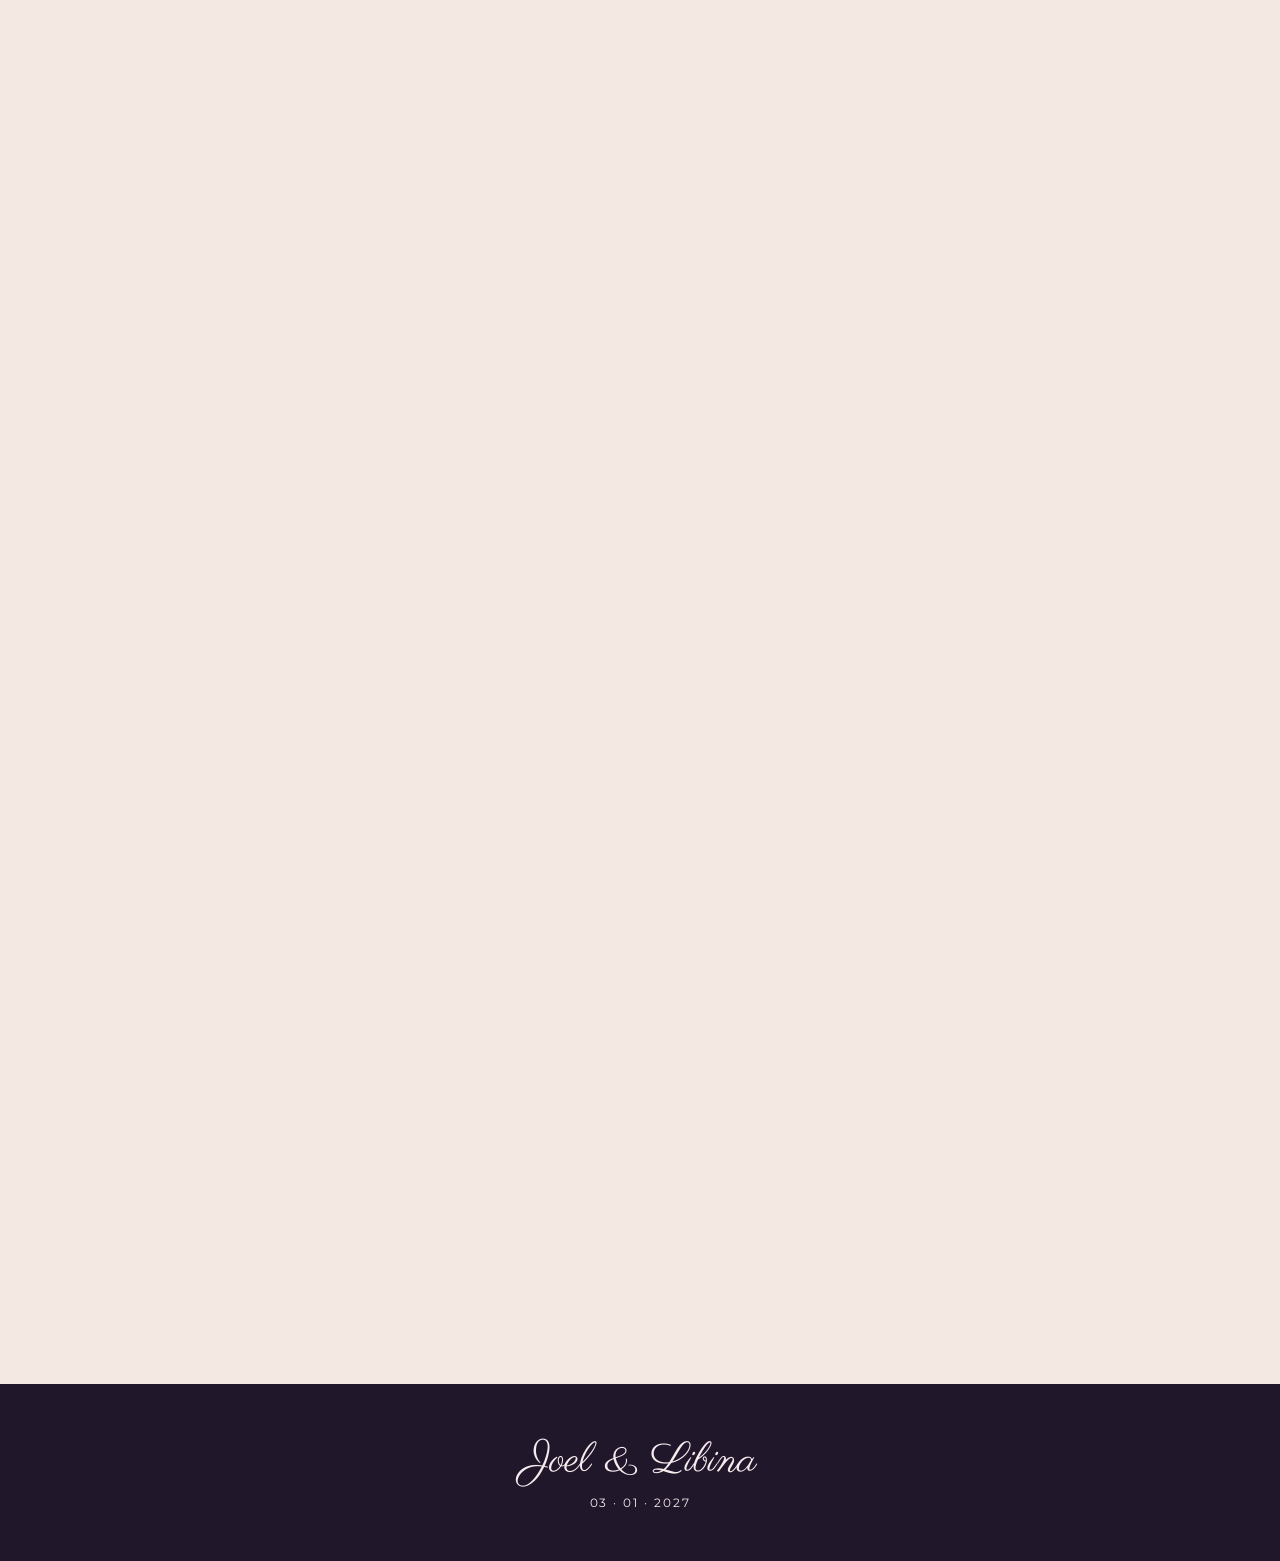
==== commit f5c3431b: "Update invitation.html" ====
--- a/invitation.html
+++ b/invitation.html
@@ -11,7 +11,9 @@
   <link rel="stylesheet" href="style.css" />
 </head>
 <body class="invitation-page">
-  <audio id="weddingAudio" src="assets/music/wedding-music.mp3" preload="auto" loop></audio>
+  <audio id="weddingAudio" loop preload="auto">
+  <source src="assets/music/wedding-music.mp3" type="audio/mpeg">
+</audio>
 
   <header class="hero" id="home">
     <div class="hero-slides" aria-hidden="true">
--- a/style.css
+++ b/style.css
@@ -213,27 +213,35 @@
 .icon-btn:hover { background: rgba(255,255,255,.38); transform: scale(1.04); }
 .icon-btn.playing { background: rgba(255,255,255,.36); font-size: 15px; }
 
+.hero-bottom-controls {
+  position: absolute;
+  z-index: 5;
+  left: 50%;
+  bottom: 18px;
+  transform: translateX(-50%);
+  display: flex;
+  align-items: center;
+  justify-content: center;
+  gap: 18px;
+}
+
 .hero-arrow {
-  position: absolute;
-  z-index: 4;
-  top: 48%;
-  transform: translateY(-50%);
-  width: 50px;
-  height: 50px;
-  border: 1px solid rgba(255,255,255,.4);
-  border-radius: 50%;
-  background: rgba(18, 13, 22, .22);
-  color: white;
-  font: 300 42px/1 'Cormorant Garamond', serif;
+  position: static;
+  width: 44px;
+  height: 44px;
+  border: 1px solid rgba(255,255,255,.48);
+  border-radius: 50%;
+  background: rgba(18, 13, 22, .24);
+  color: white;
+  font: 300 34px/1 'Cormorant Garamond', serif;
   display: grid;
   place-items: center;
   cursor: pointer;
   backdrop-filter: blur(5px);
-  transition: .2s ease;
-}
-.hero-arrow:hover { background: rgba(18,13,22,.42); }
-.hero-arrow-left { left: 20px; }
-.hero-arrow-right { right: 20px; }
+  -webkit-backdrop-filter: blur(5px);
+  transition: background .2s ease, transform .2s ease;
+}
+.hero-arrow:hover { background: rgba(18,13,22,.44); transform: scale(1.05); }
 
 .hero-content {
   position: relative;
@@ -283,11 +291,7 @@
 .count-item span { font-size: clamp(8px, 1.5vw, 13px); margin-top: 8px; letter-spacing: .16em; font-weight: 600; }
 
 .scroll-indicator {
-  position: absolute;
-  z-index: 4;
-  bottom: 18px;
-  left: 50%;
-  transform: translateX(-50%);
+  position: static;
   width: 34px;
   height: 58px;
   border: 2px solid white;
@@ -301,8 +305,8 @@
 }
 
 @keyframes bounce {
-  0%,100% { transform: translate(-50%,0); }
-  50% { transform: translate(-50%,7px); }
+  0%,100% { transform: translateY(0); }
+  50% { transform: translateY(7px); }
 }
 
 .couple-section,
@@ -538,6 +542,12 @@
 }
 .guest-message-card p { margin: 0 0 14px; line-height: 1.7; }
 .guest-message-card strong { font-size: 14px; color: #50334a; }
+.greeting-meta {
+  margin-top: 7px;
+  font-size: 11px;
+  letter-spacing: .08em;
+  color: rgba(80,51,74,.58);
+}
 .empty-greetings { text-align: center; opacity: .7; }
 .secondary-button {
   border: 0;
@@ -569,6 +579,13 @@
   background: linear-gradient(135deg, rgba(188,150,170,.32), rgba(255,255,255,.58));
   display: grid;
   place-items: center;
+  opacity: 0;
+  transform: translateY(24px);
+  transition: opacity .65s ease, transform .65s ease;
+}
+.gallery-item.gallery-visible {
+  opacity: 1;
+  transform: translateY(0);
 }
 .gallery-item.has-image { cursor: zoom-in; }
 .gallery-item img { position: absolute; inset: 0; width: 100%; height: 100%; object-fit: cover; transition: transform .35s ease; }
@@ -626,6 +643,28 @@
 .modal-close { position: absolute; top: 12px; right: 15px; border: 0; background: transparent; font-size: 30px; cursor: pointer; color: #5a4653; }
 body.modal-open { overflow: hidden; }
 
+.rsvp-success {
+  text-align: center;
+  padding: 18px 4px 4px;
+}
+.rsvp-success-heart {
+  width: 76px;
+  height: 76px;
+  margin: 0 auto 18px;
+  border-radius: 50%;
+  display: grid;
+  place-items: center;
+  background: #ead2da;
+  color: #8e4d68;
+  font-size: 32px;
+}
+.rsvp-success p:not(.eyebrow) {
+  margin: -4px auto 24px;
+  max-width: 360px;
+  line-height: 1.7;
+  color: #5b4954;
+}
+
 /* Invitation card modal */
 .invitation-image-modal {
   position: relative;
@@ -761,9 +800,9 @@
   .count-item span { letter-spacing: .08em; }
   .top-controls { top: 12px; right: 12px; }
   .icon-btn { width: 50px; height: 50px; }
-  .hero-arrow { width: 42px; height: 42px; font-size: 34px; top: 44%; }
-  .hero-arrow-left { left: 10px; }
-  .hero-arrow-right { right: 10px; }
+  .hero-bottom-controls { bottom: 18px; gap: 14px; }
+  .hero-arrow { width: 40px; height: 40px; font-size: 30px; }
+  .scroll-indicator { width: 34px; height: 54px; }
 
   .couple-section,
   .story-section,
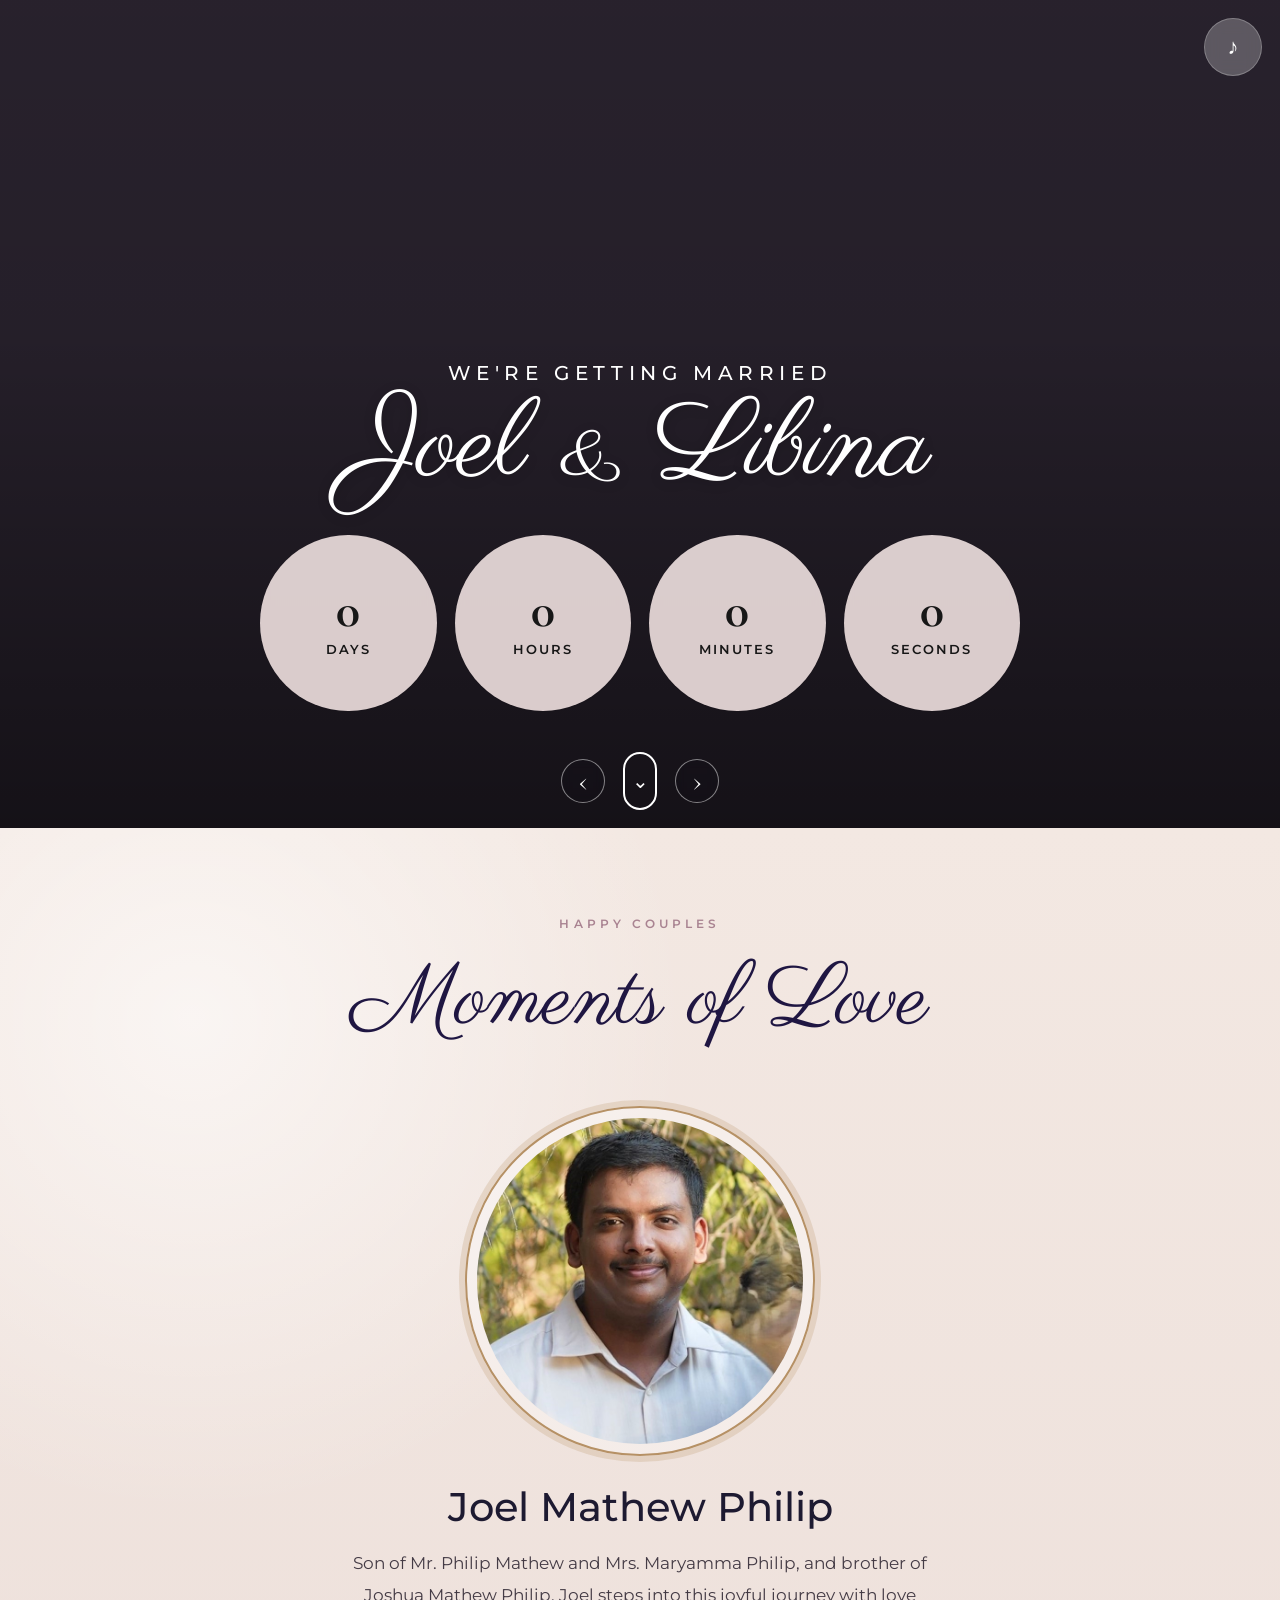
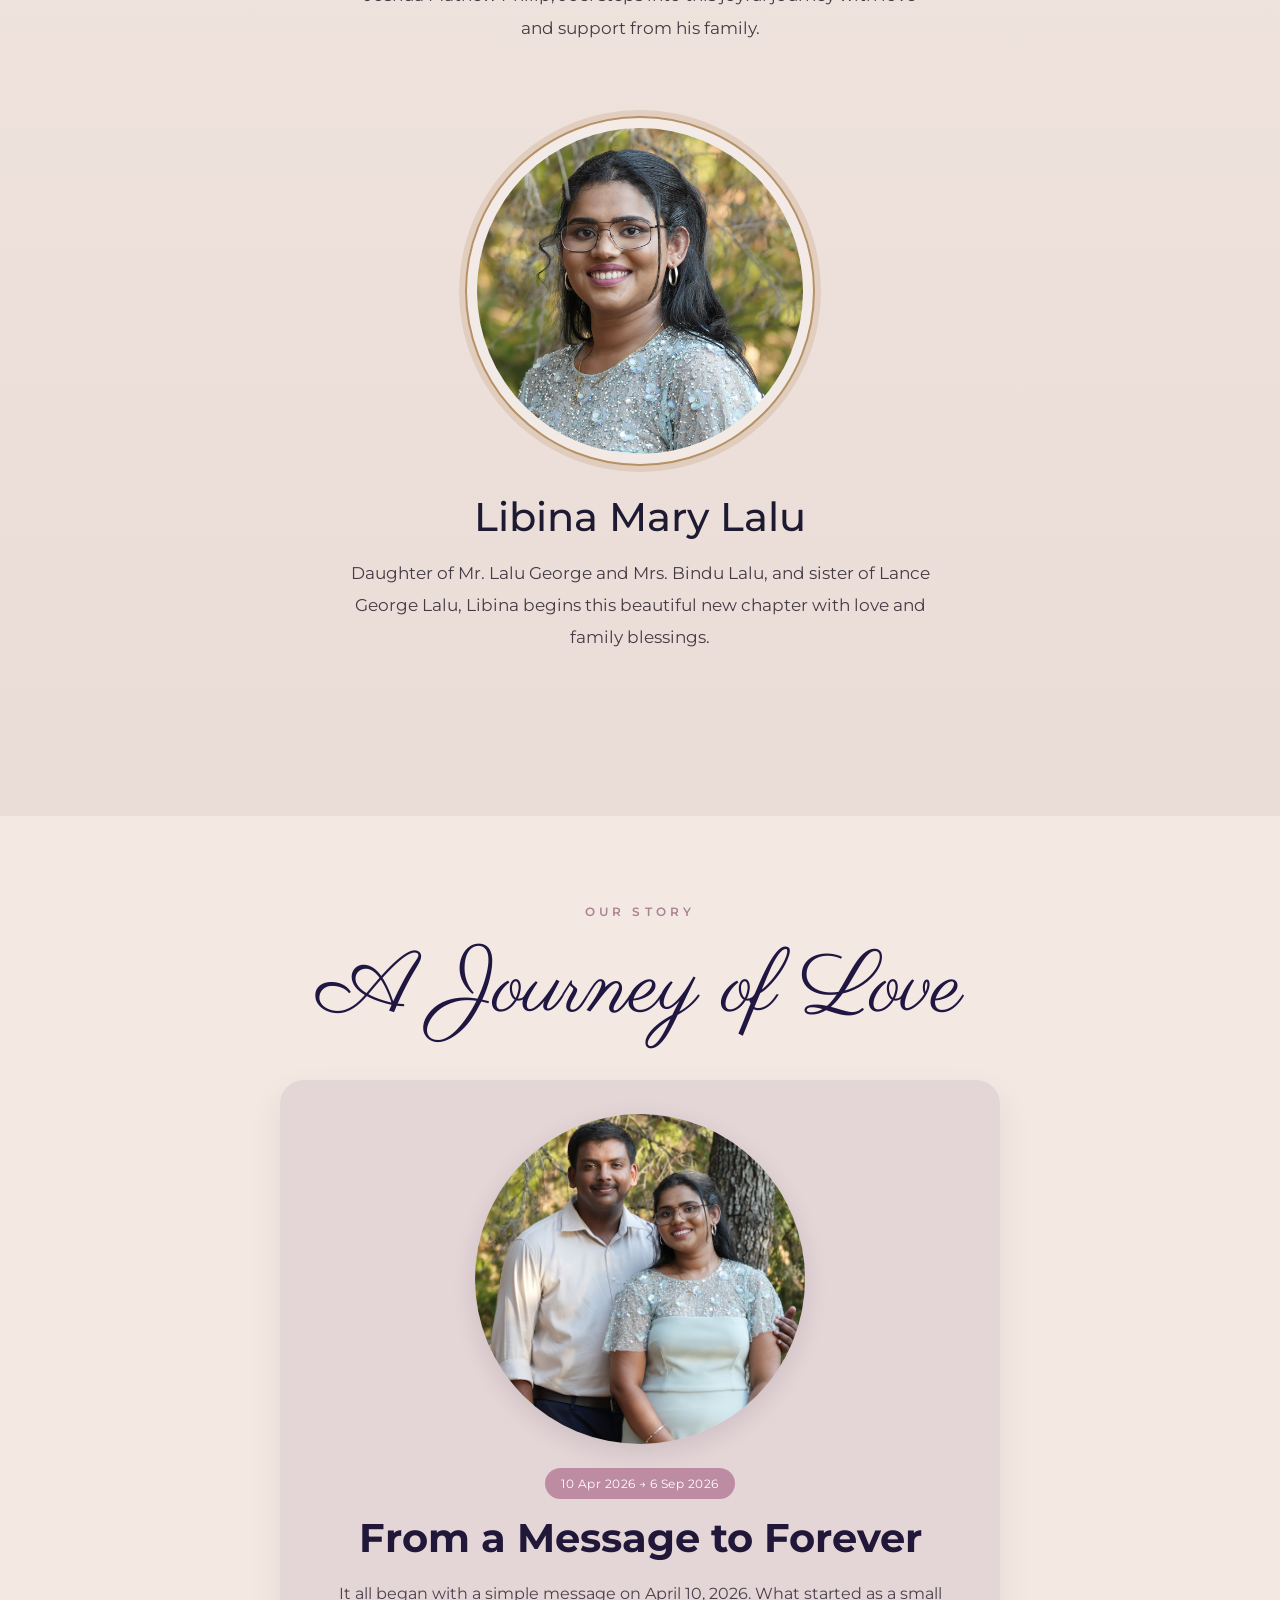
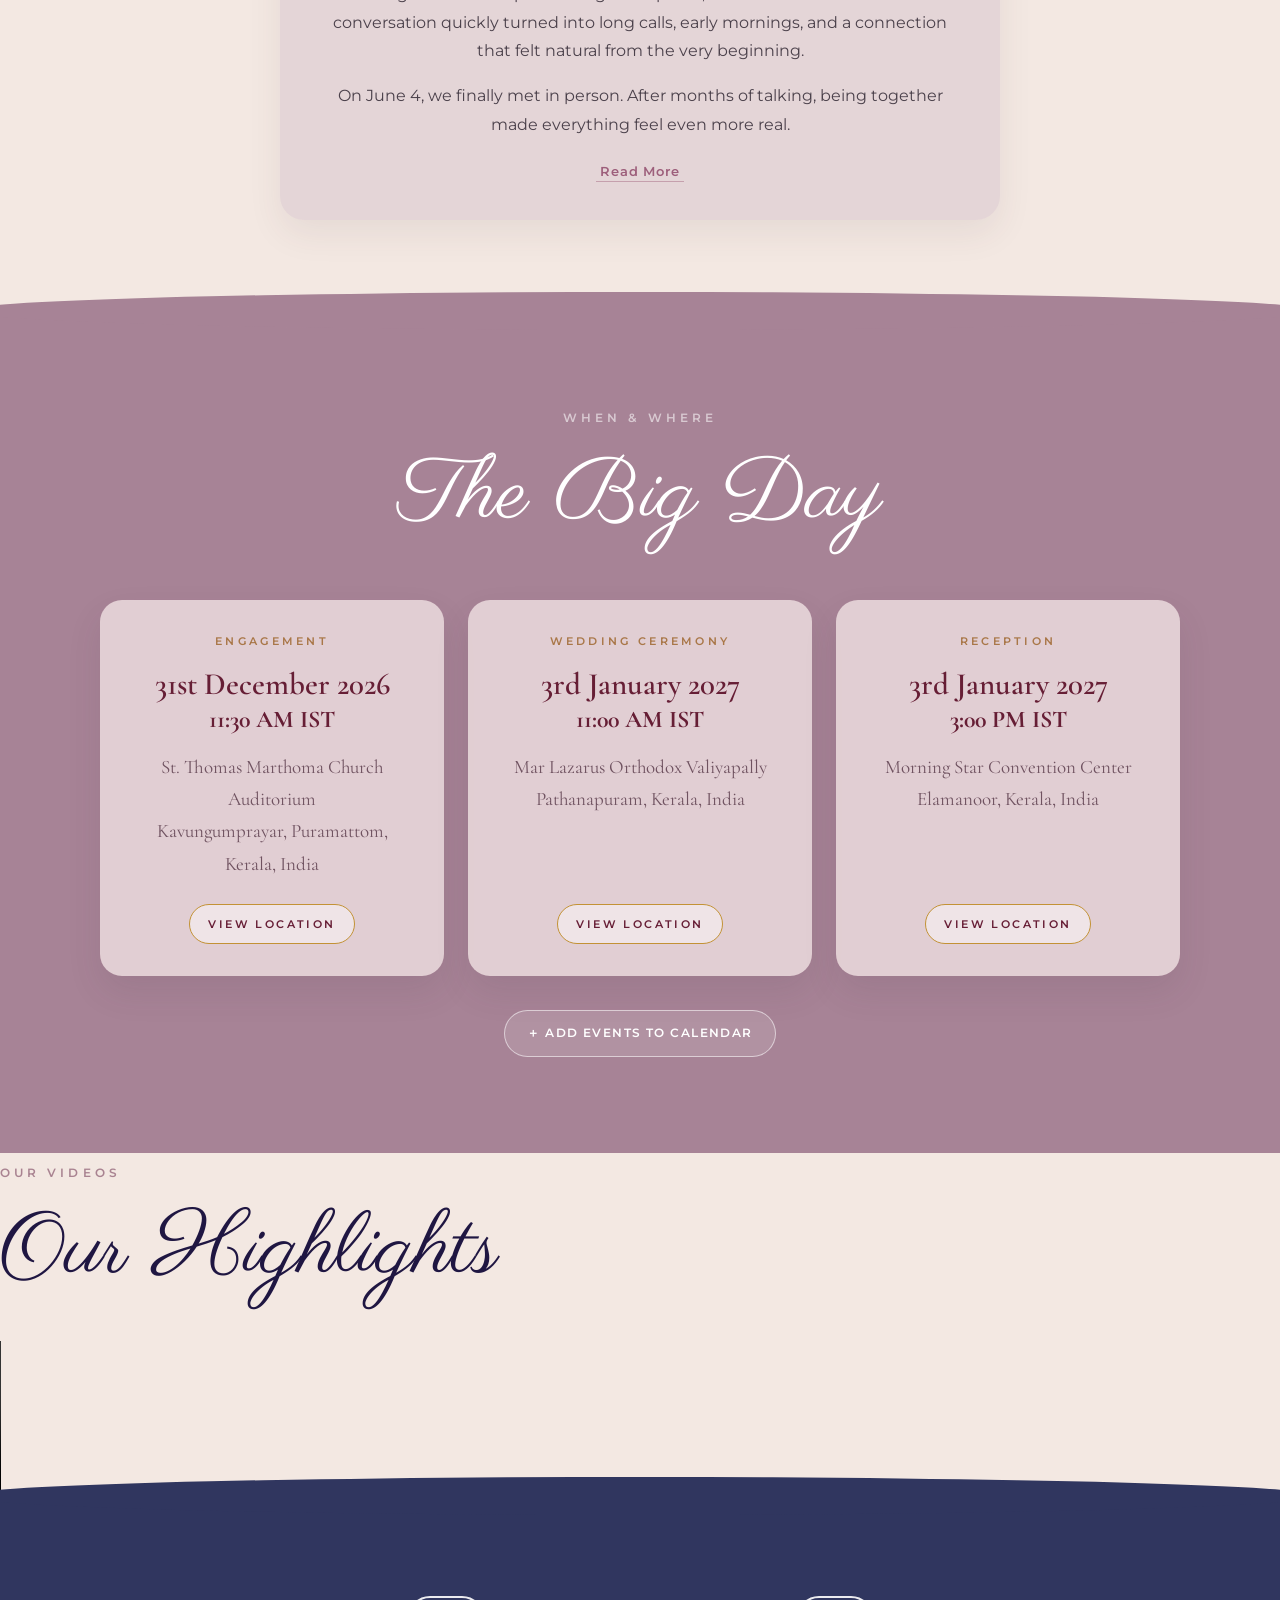
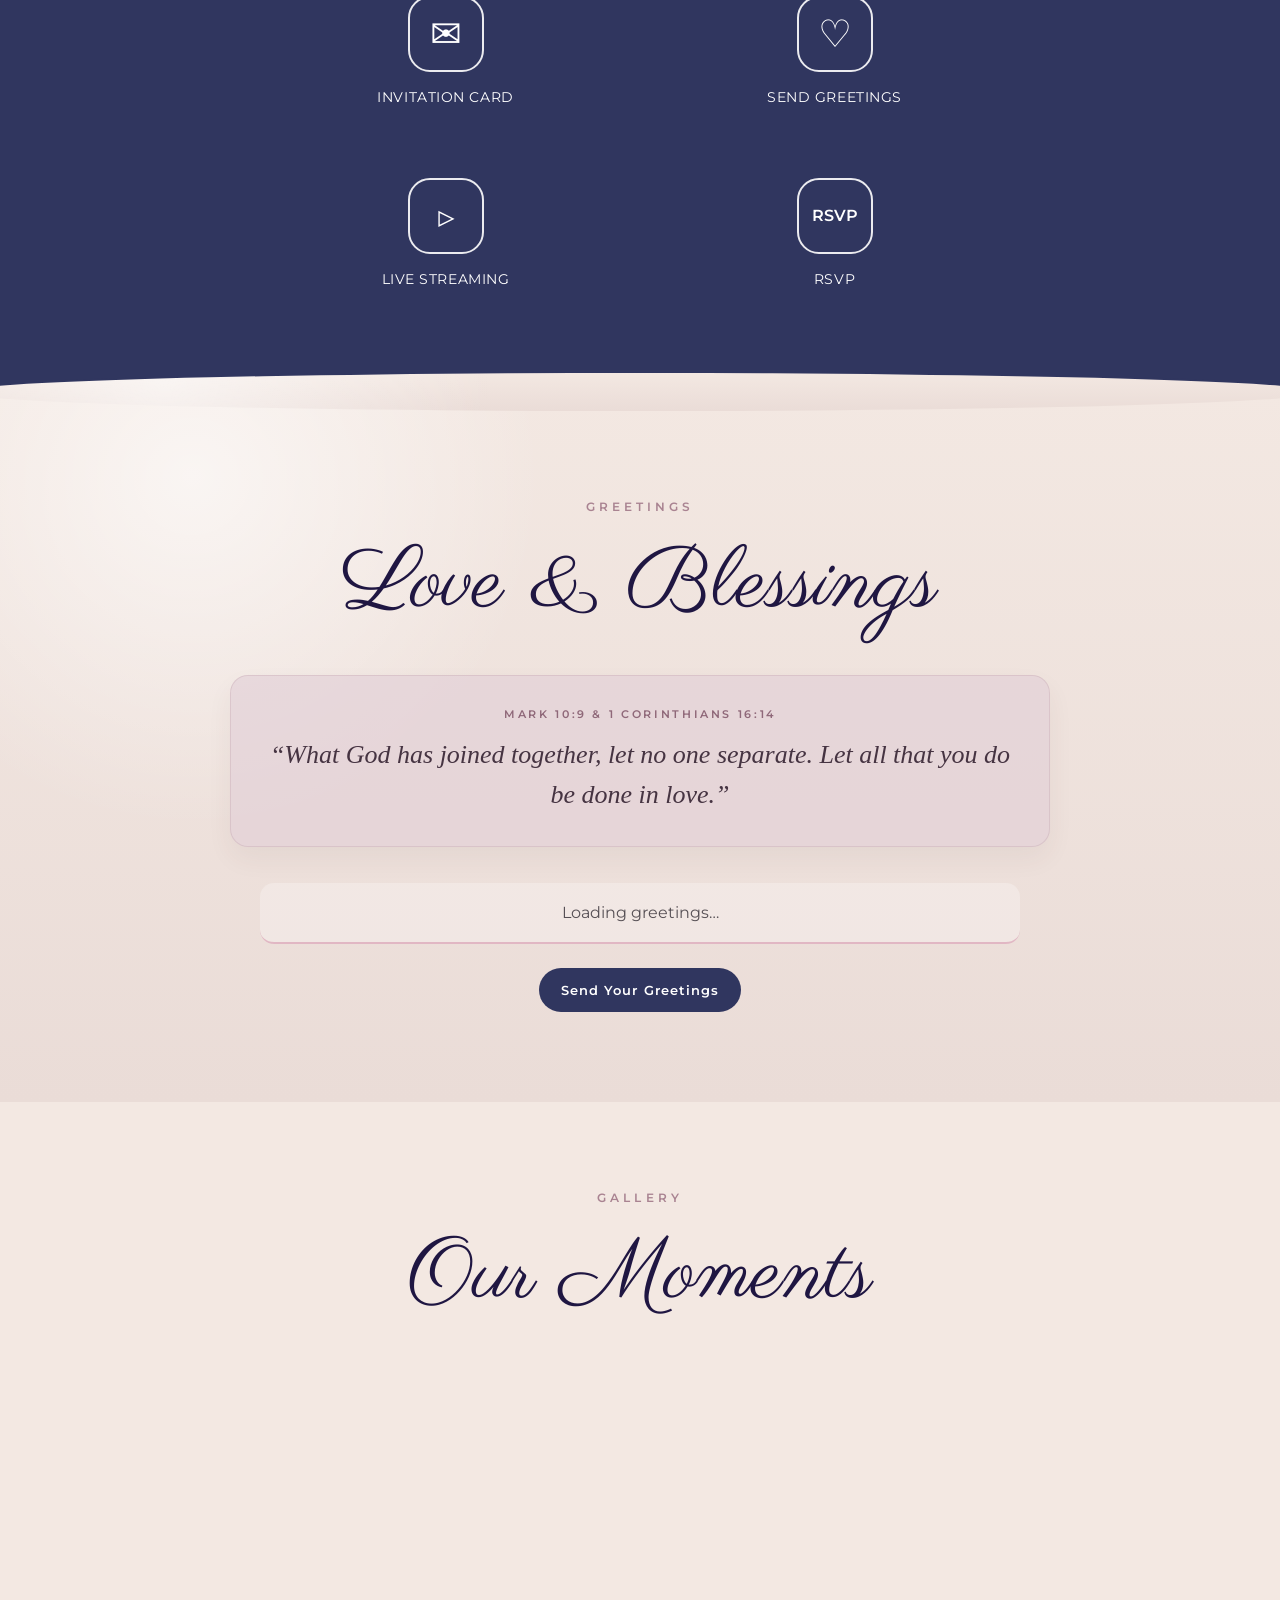
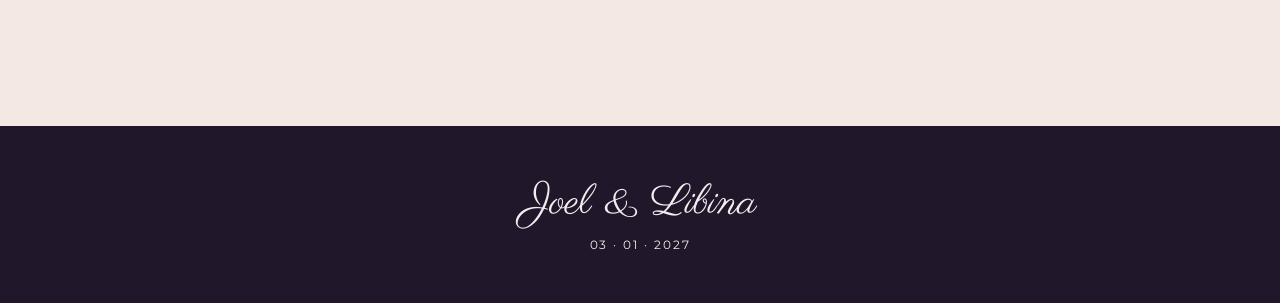
==== commit 4d67a8f3: "Update invitation.html" ====
--- a/invitation.html
+++ b/invitation.html
@@ -11,9 +11,7 @@
   <link rel="stylesheet" href="style.css" />
 </head>
 <body class="invitation-page">
-  <audio id="weddingAudio" loop preload="auto">
-  <source src="assets/music/wedding-music.mp3" type="audio/mpeg">
-</audio>
+  <audio id="weddingAudio" src="assets/music/wedding-music.mp3" preload="auto" loop></audio>
 
   <header class="hero" id="home">
     <div class="hero-slides" aria-hidden="true">
@@ -154,6 +152,20 @@
       </div>
 
       <button class="calendar-button" type="button" id="addCalendar">＋ ADD EVENTS TO CALENDAR</button>
+    </section>
+
+    <section class="highlights-section" id="highlights">
+      <div class="section-heading compact-heading">
+        <p class="eyebrow rose">OUR VIDEOS</p>
+        <h2>Our Highlights</h2>
+      </div>
+
+      <div class="video-card">
+        <video class="highlight-video" controls playsinline preload="metadata">
+          <source src="assets/videos/wedding-highlights.mp4" type="video/mp4">
+          Your browser does not support HTML5 video.
+        </video>
+      </div>
     </section>
 
     <section class="actions-section" id="actions">
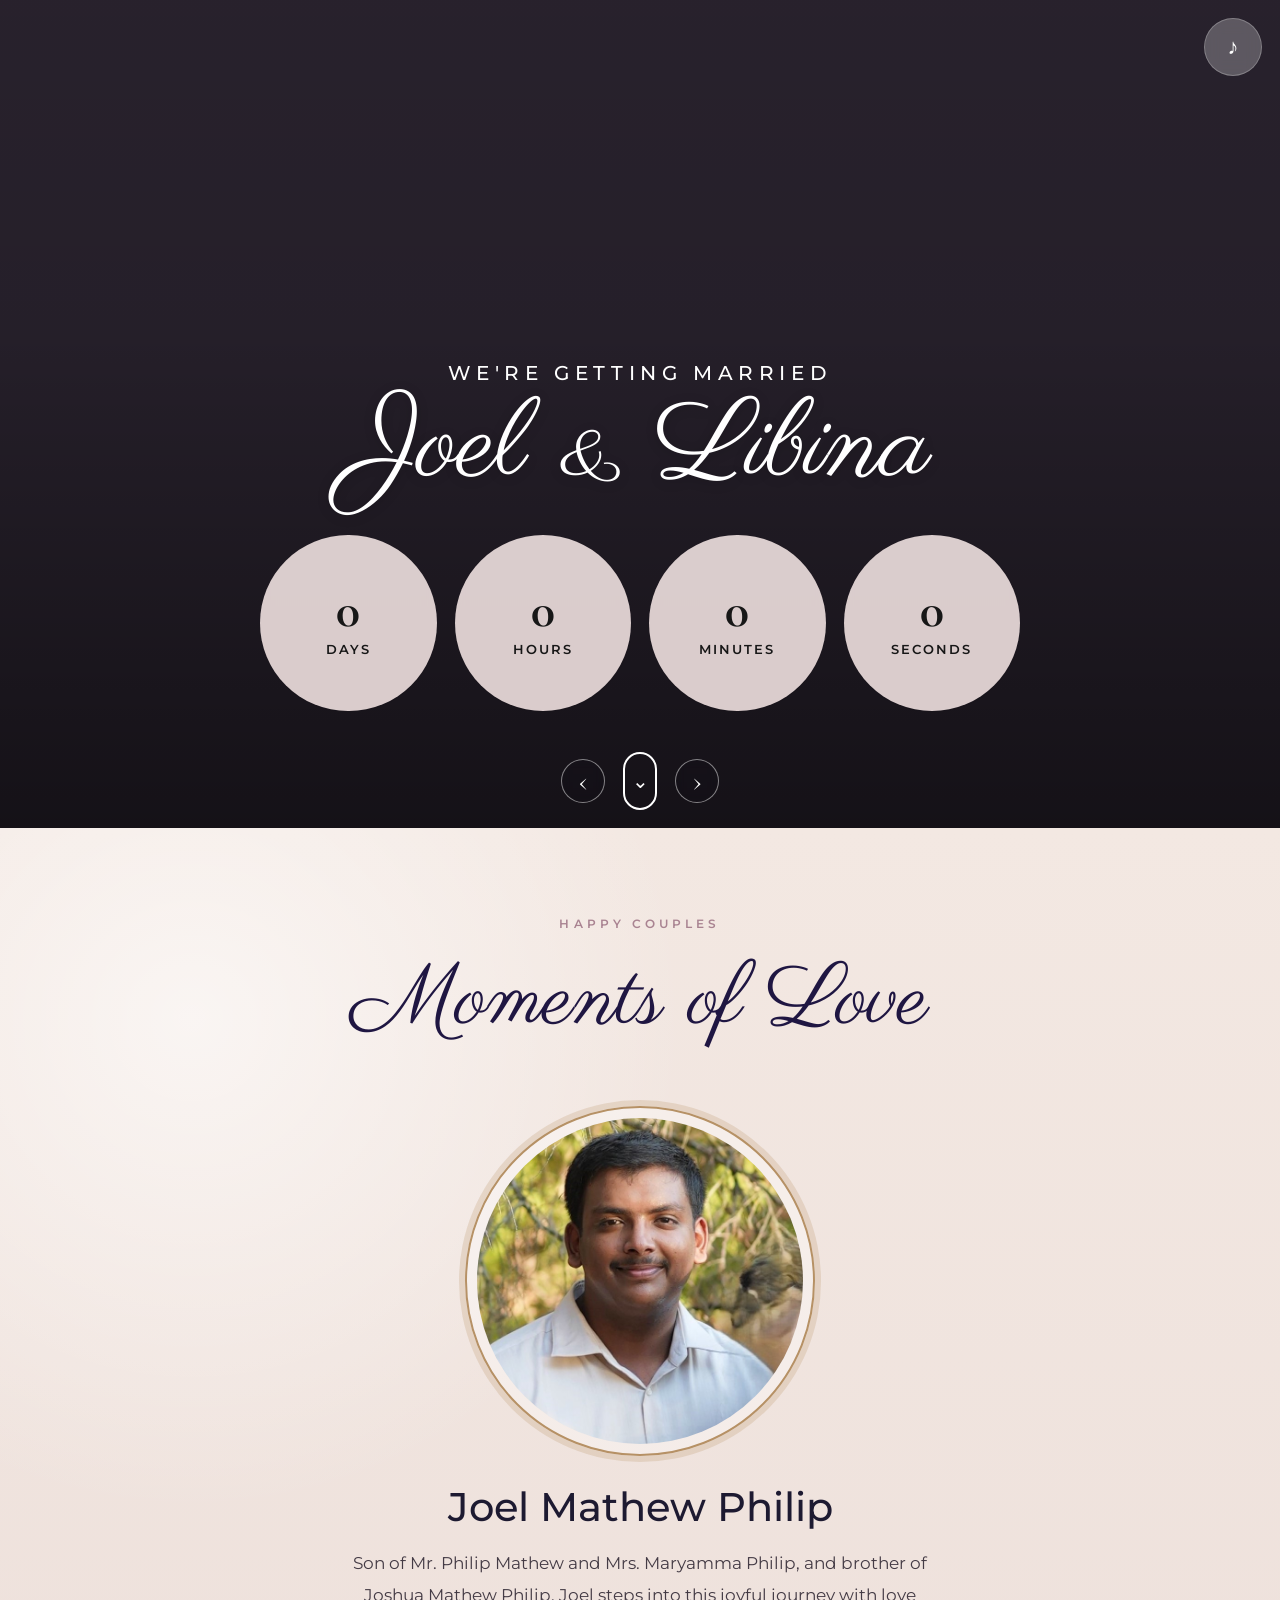
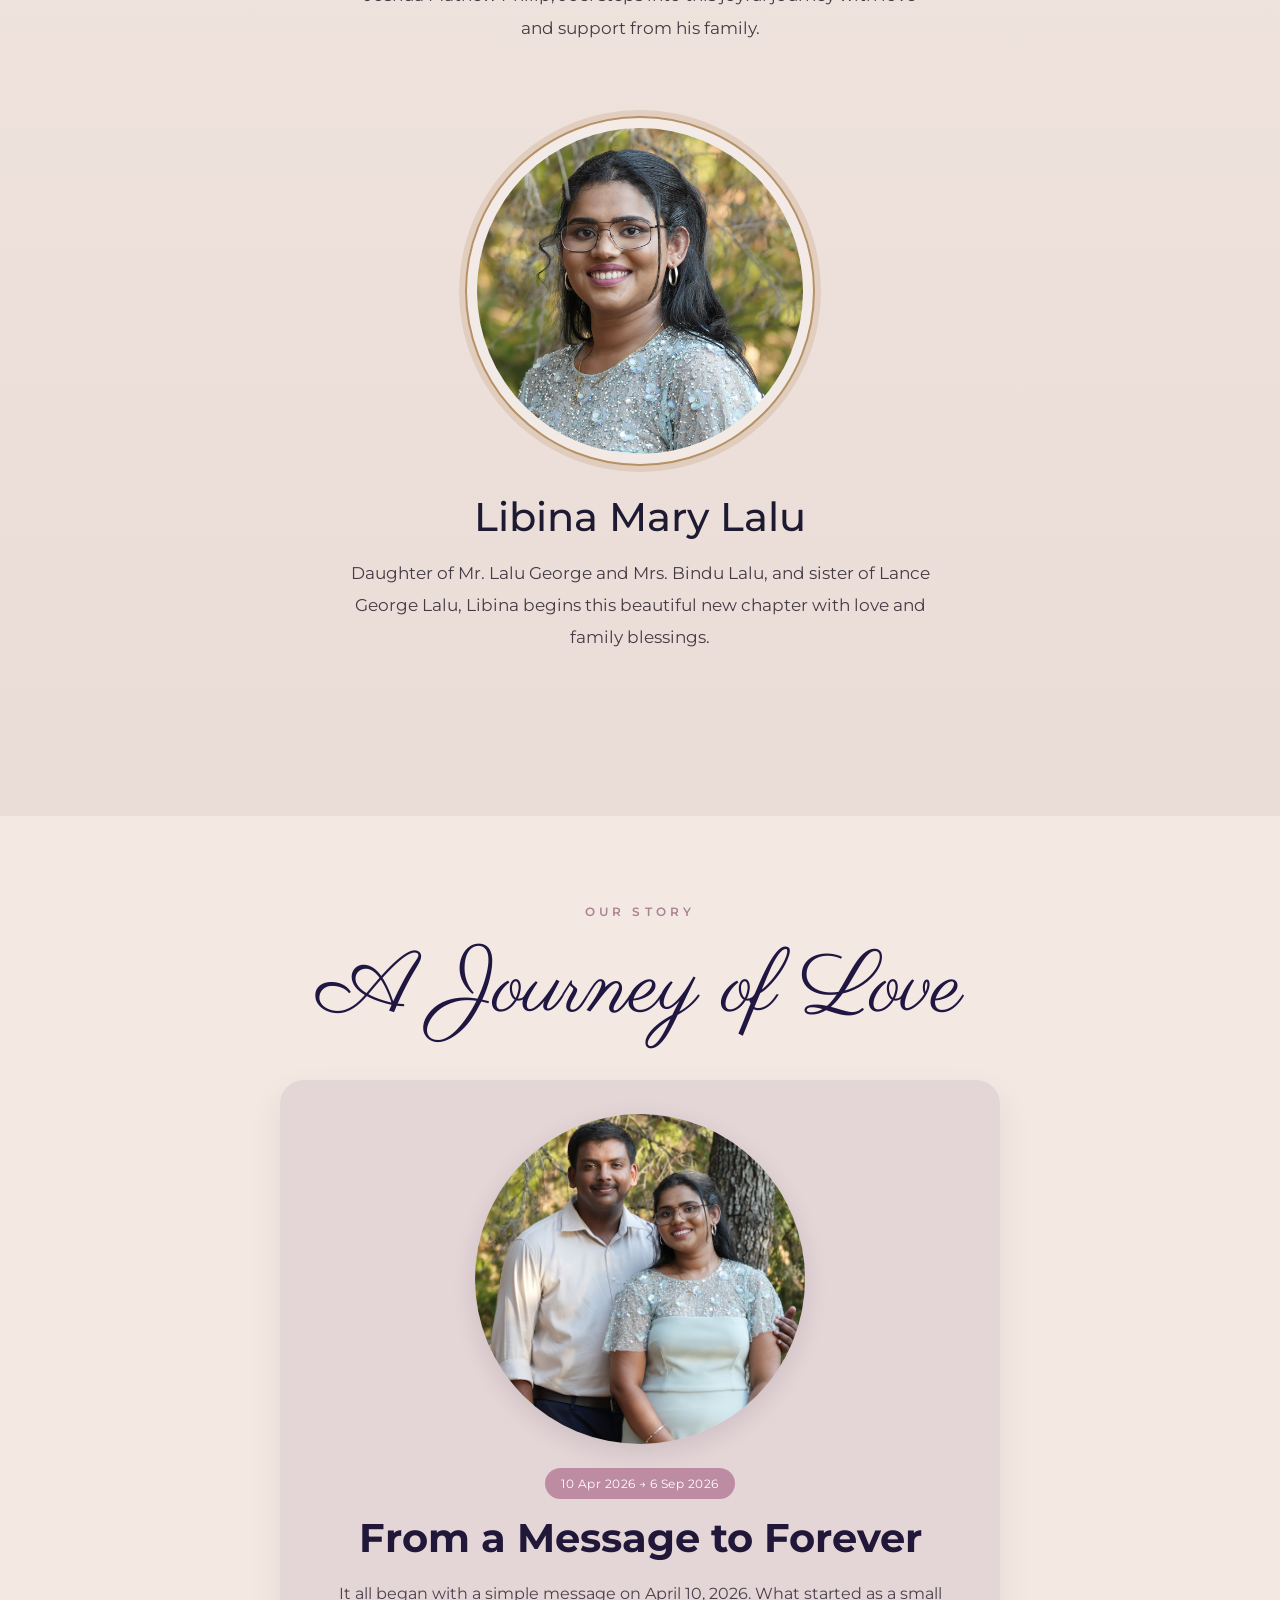
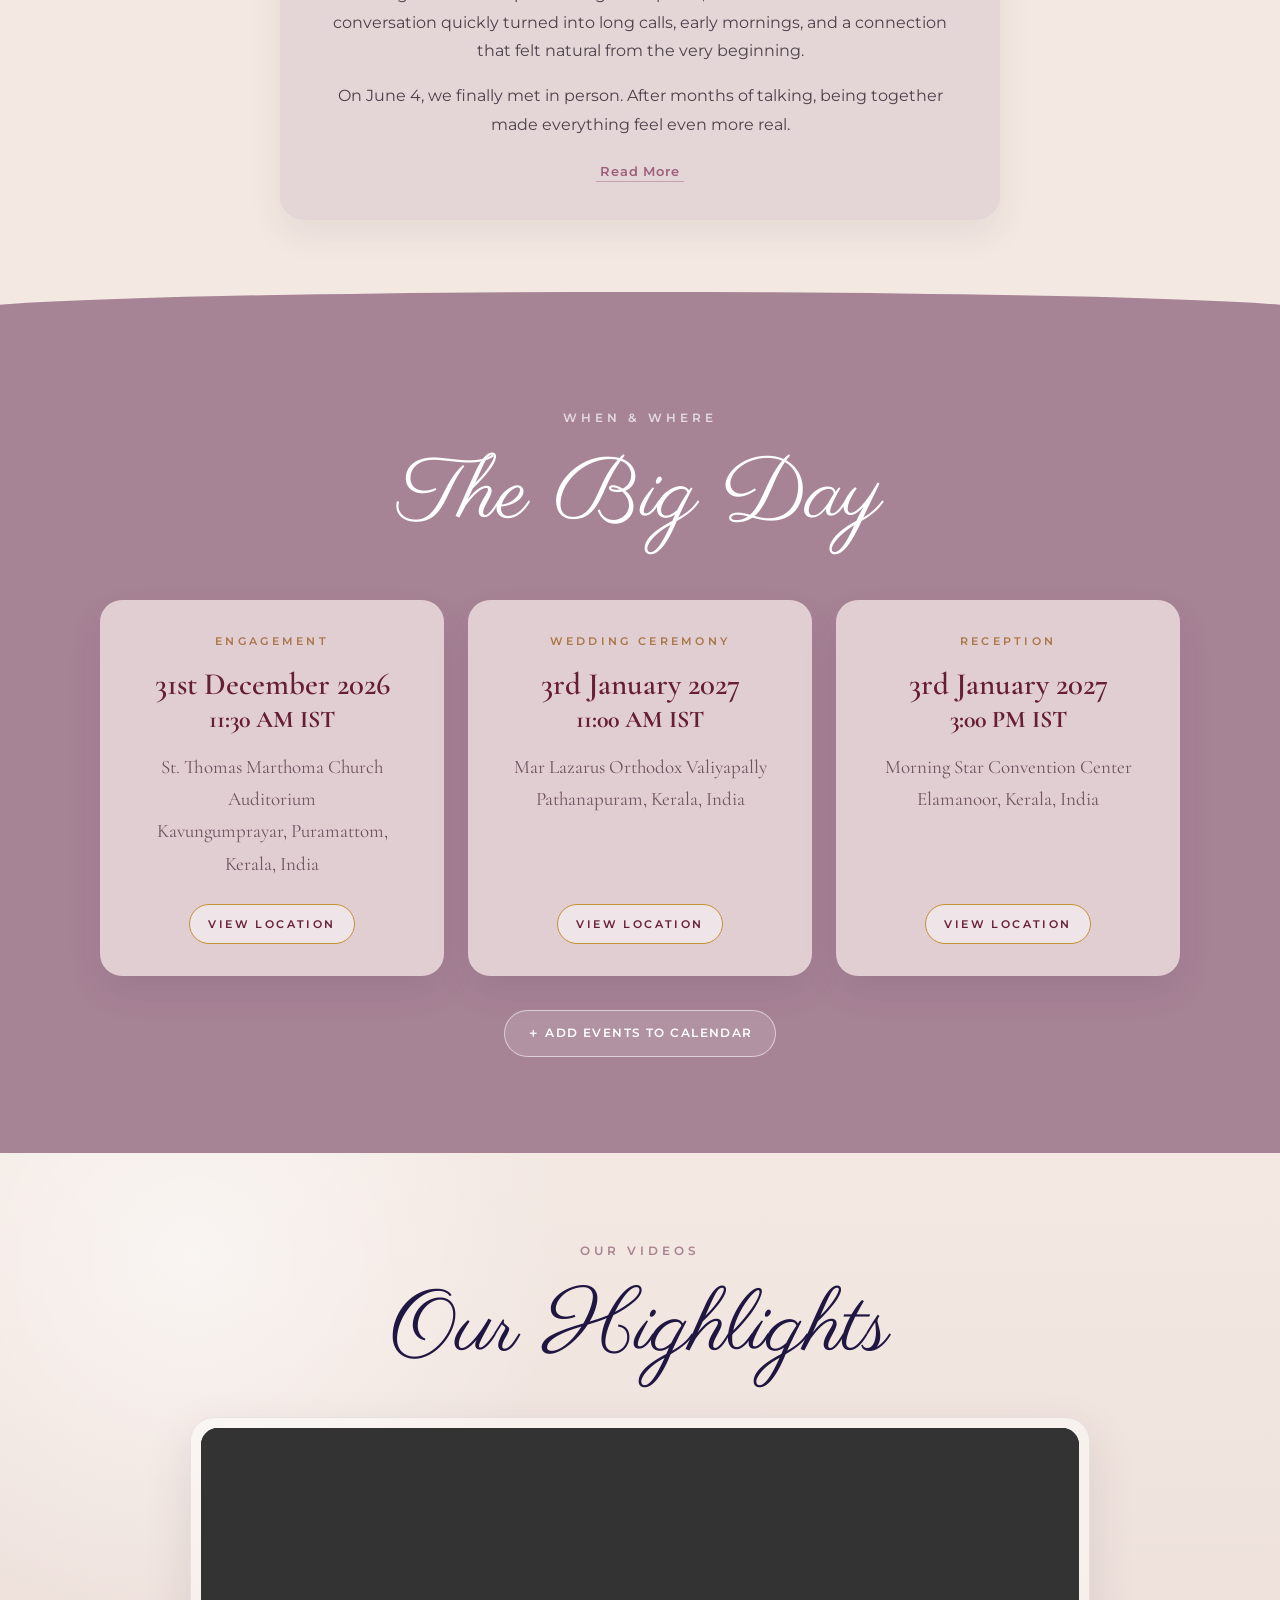
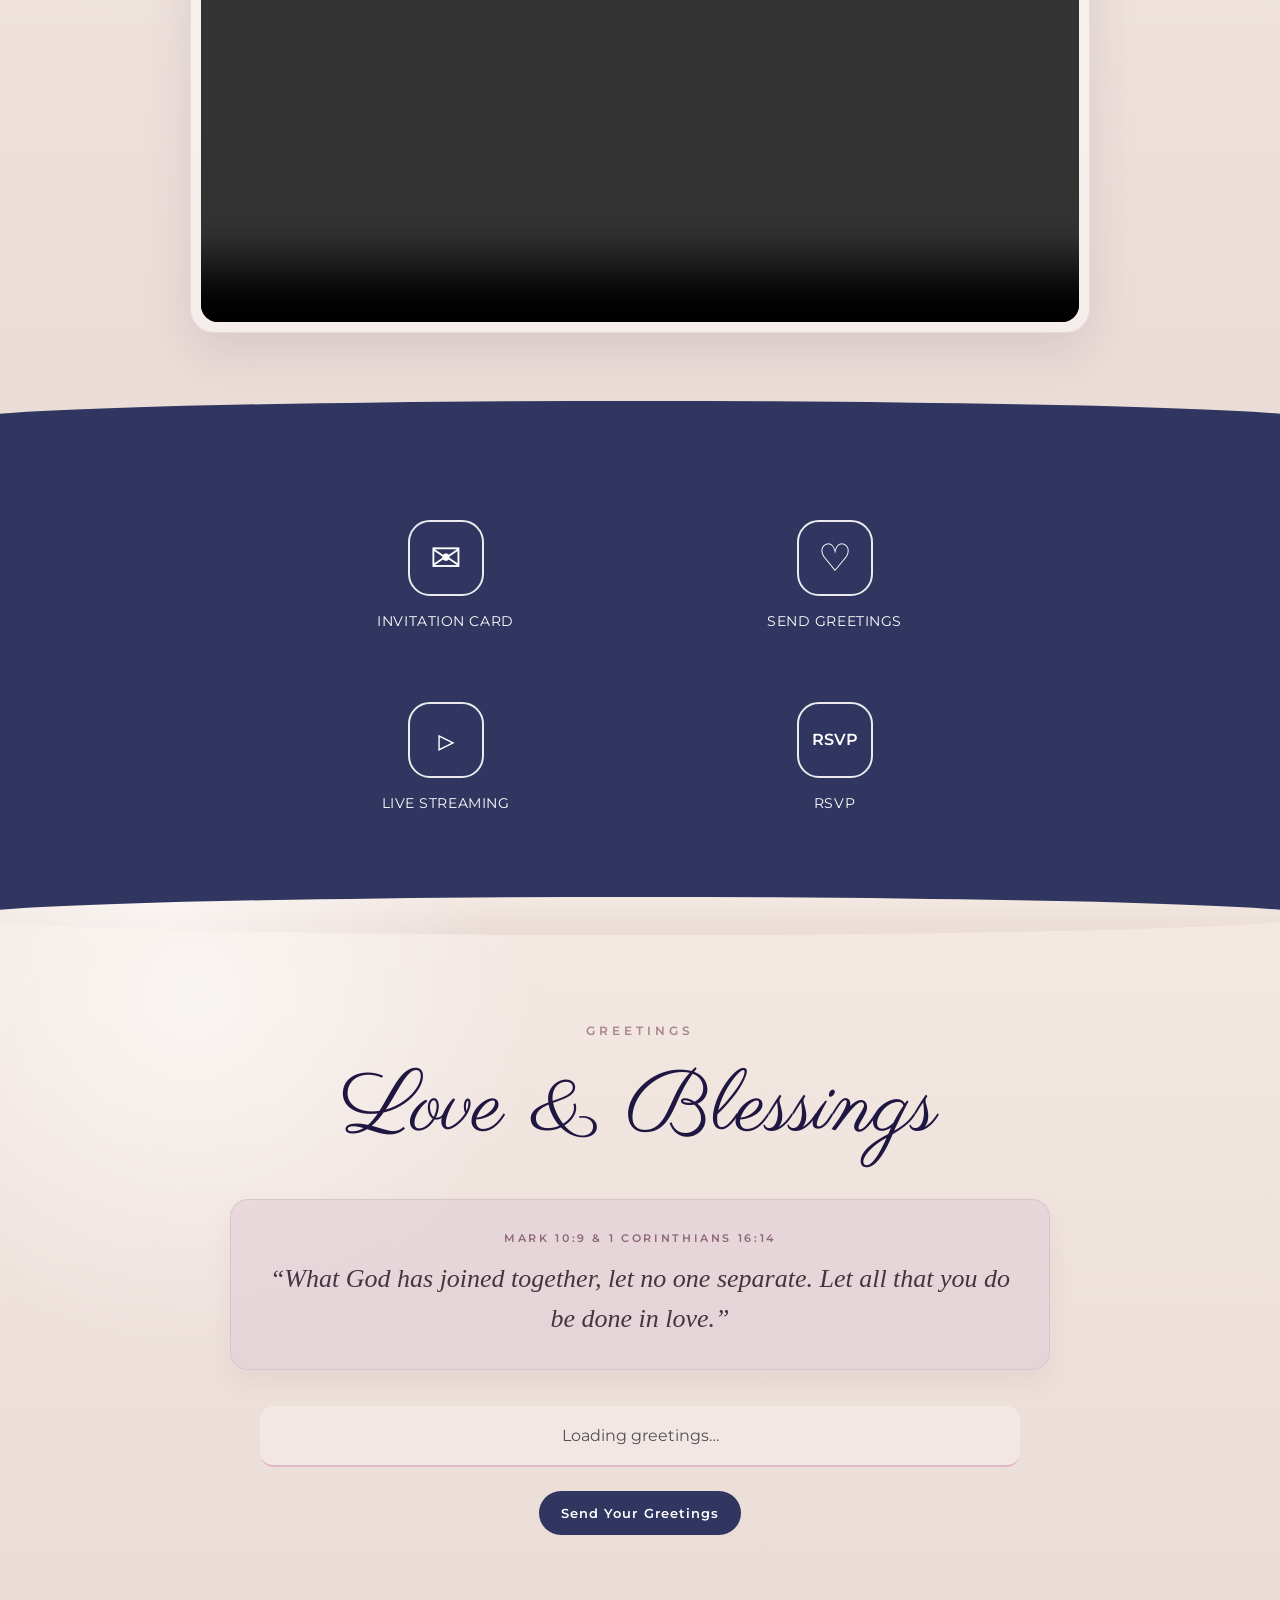
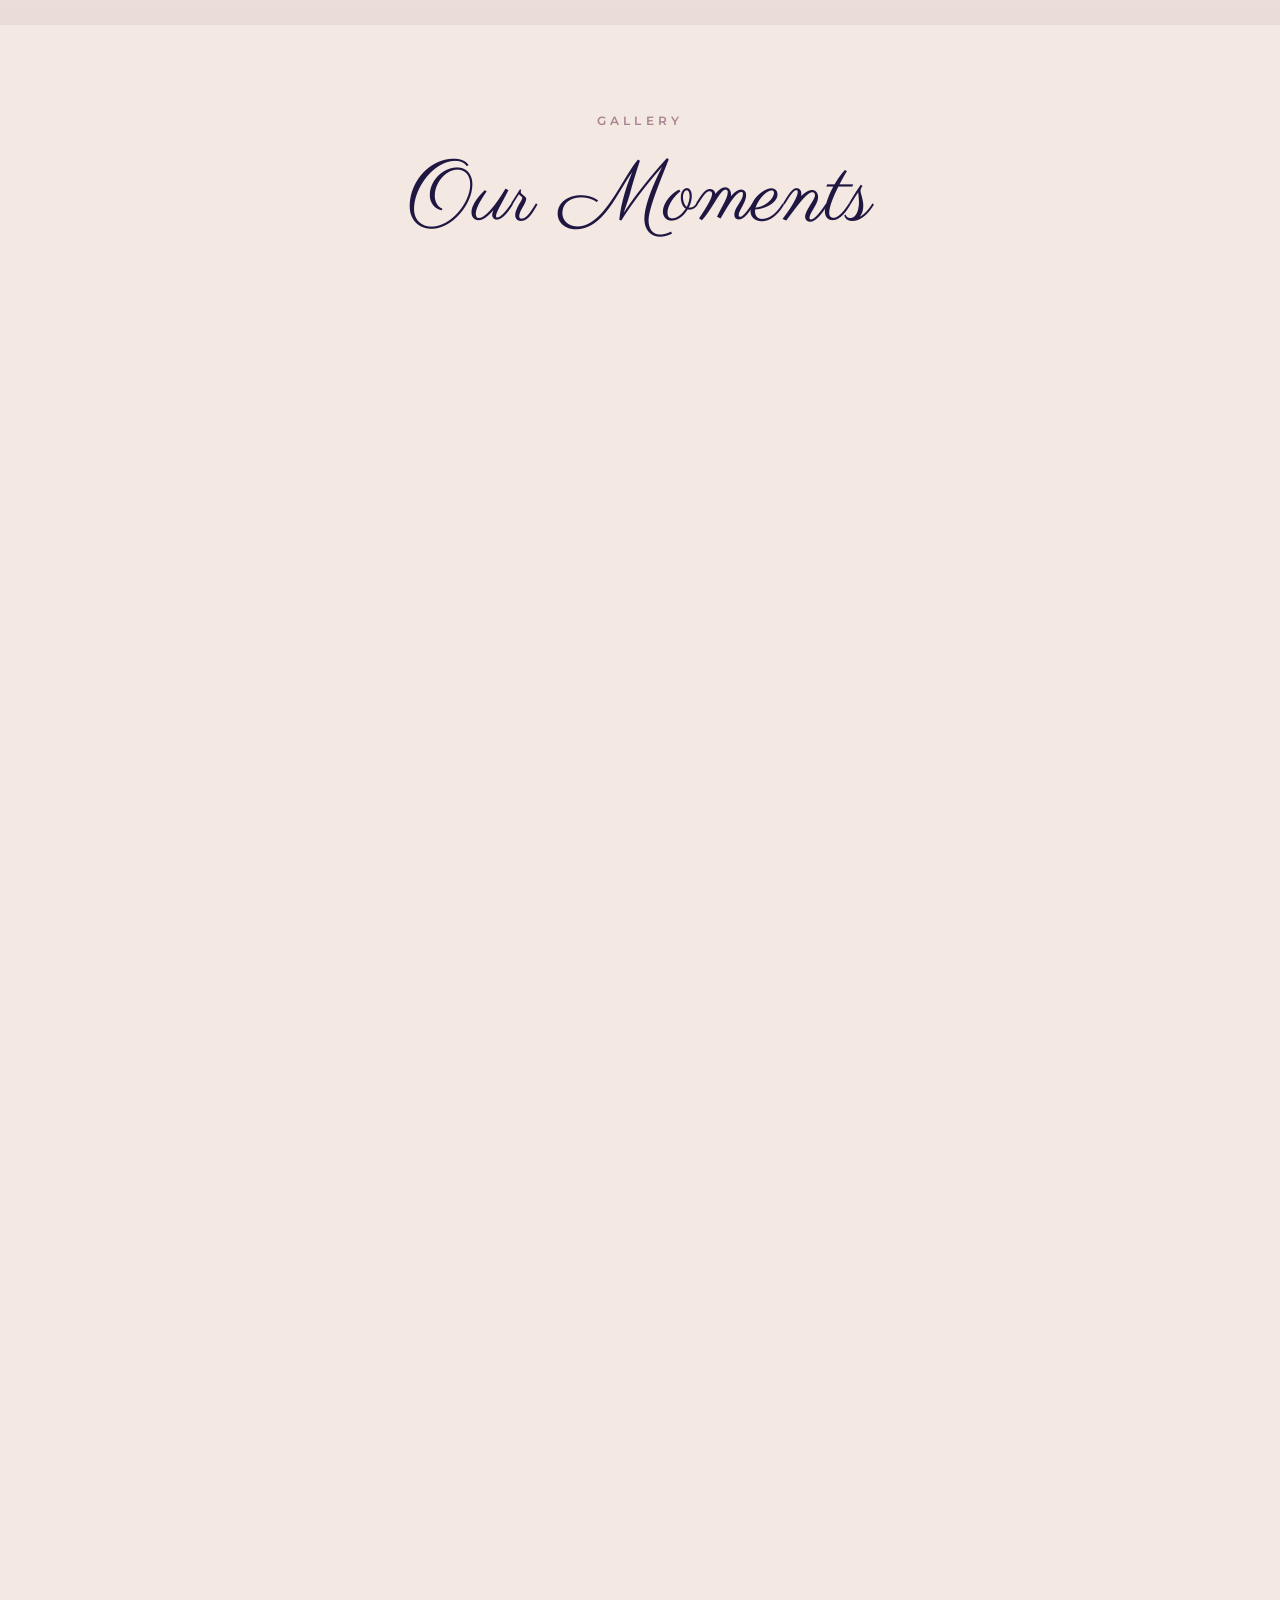
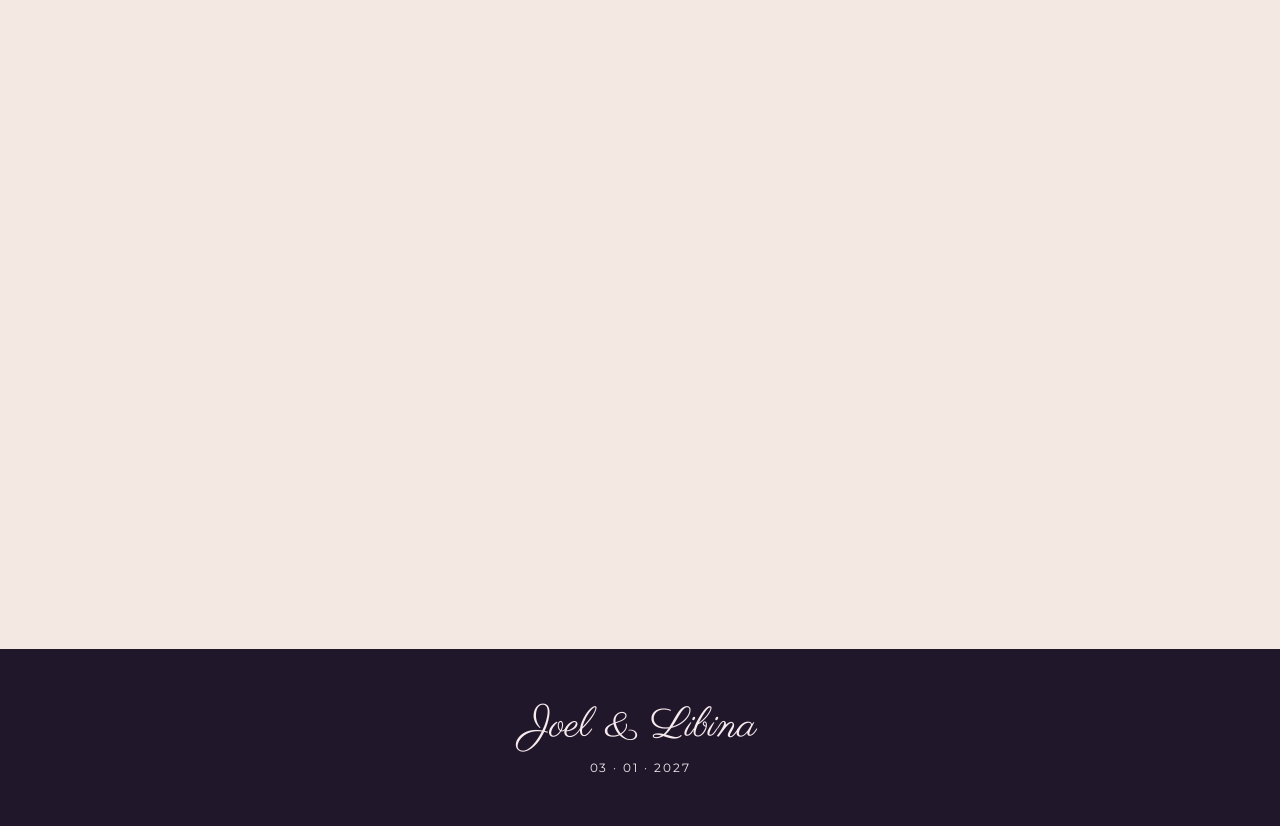
==== commit bd00de51: "Update invitation.html" ====
--- a/invitation.html
+++ b/invitation.html
@@ -161,7 +161,7 @@
       </div>
 
       <div class="video-card">
-        <video class="highlight-video" controls playsinline preload="metadata">
+        <video id="highlightsVideo" class="highlight-video" controls playsinline preload="metadata">
           <source src="assets/videos/wedding-highlights.mp4" type="video/mp4">
           Your browser does not support HTML5 video.
         </video>
--- a/style.css
+++ b/style.css
@@ -19,10 +19,10 @@
 .landing-page {
   min-height: 100vh;
   background:
-    radial-gradient(circle at 20% 15%, rgba(160, 82, 150, .28), transparent 30%),
-    radial-gradient(circle at 80% 80%, rgba(135, 72, 120, .18), transparent 25%),
-    linear-gradient(160deg, #171427 0%, #111523 45%, #160f20 100%);
-  color: var(--white);
+    radial-gradient(circle at 18% 12%, rgba(213, 165, 184, .28), transparent 30%),
+    radial-gradient(circle at 82% 82%, rgba(184, 170, 214, .20), transparent 28%),
+    linear-gradient(160deg, #fbf5f1 0%, #f6ece8 48%, #efe3e7 100%);
+  color: #241d38;
   overflow-x: hidden;
 }
 
@@ -46,13 +46,13 @@
   opacity: .23;
   pointer-events: none;
 }
-.landing-shell::before { background: #ba56a0; top: -70px; left: -80px; }
-.landing-shell::after { background: #6b4e8f; right: -80px; bottom: -70px; }
+.landing-shell::before { background: #dba8bb; top: -70px; left: -80px; }
+.landing-shell::after { background: #b9add8; right: -80px; bottom: -70px; }
 
 .floating-petals { position: fixed; inset: 0; pointer-events: none; overflow: hidden; }
 .floating-petals span {
   position: absolute;
-  color: rgba(255, 180, 221, .82);
+  color: rgba(177, 108, 135, .62);
   font-size: 17px;
   animation: drift 9s linear infinite;
 }
@@ -73,10 +73,10 @@
   padding: 22px 30px 18px;
   text-align: center;
   background:
-    linear-gradient(rgba(37, 14, 48, .92), rgba(27, 16, 39, .96)),
-    radial-gradient(circle at 50% 0%, rgba(150, 74, 147, .25), transparent 55%);
-  border: 1px solid rgba(255,255,255,.08);
-  box-shadow: 0 22px 65px rgba(0,0,0,.42), inset 0 0 80px rgba(255,255,255,.02);
+    linear-gradient(180deg, rgba(255, 252, 249, .96), rgba(246, 232, 233, .97)),
+    radial-gradient(circle at 50% 0%, rgba(210, 164, 184, .20), transparent 58%);
+  border: 1px solid rgba(183, 145, 160, .28);
+  box-shadow: 0 22px 60px rgba(95, 65, 80, .16), inset 0 0 80px rgba(255,255,255,.42);
   overflow: hidden;
 }
 
@@ -84,7 +84,7 @@
   content: '';
   position: absolute;
   inset: 14px;
-  border: 1px solid rgba(255,255,255,.05);
+  border: 1px solid rgba(162, 126, 143, .18);
   border-radius: 25px;
   pointer-events: none;
 }
@@ -100,13 +100,13 @@
 .save-row.second { display: flex; align-items: baseline; justify-content: center; gap: 10px; }
 .save-row.second em { font-family: 'Parisienne', cursive; font-size: 32px; font-style: normal; transform: rotate(-4deg); }
 .title-divider { display: flex; align-items: center; justify-content: center; gap: 10px; margin-top: 16px; }
-.title-divider span { width: 48px; height: 1px; background: rgba(255,255,255,.35); }
-.title-divider b { color: #ff5d9e; font-size: 14px; }
+.title-divider span { width: 48px; height: 1px; background: rgba(76, 56, 91, .28); }
+.title-divider b { color: #bb6f8d; font-size: 14px; }
 
 .portrait-pair { display: flex; justify-content: center; align-items: center; gap: 18px; margin: 4px 0 10px; }
-.mini-portrait { width: 112px; height: 112px; margin: 0; padding: 6px; border-radius: 50%; border: 1px solid rgba(255,255,255,.16); background: rgba(255,255,255,.03); }
+.mini-portrait { width: 112px; height: 112px; margin: 0; padding: 6px; border-radius: 50%; border: 1px solid rgba(130, 101, 116, .24); background: rgba(255,255,255,.62); }
 .mini-portrait img { height: 100%; object-fit: cover; border-radius: 50%; }
-.amp-small { font-family: 'Parisienne', cursive; font-size: 50px; color: #d78cab; }
+.amp-small { font-family: 'Parisienne', cursive; font-size: 50px; color: #b86f8b; }
 
 .landing-names {
   font-family: 'Parisienne', cursive;
@@ -115,14 +115,14 @@
   margin: 0 0 14px;
   line-height: 1;
 }
-.landing-names span { color: #d77c9e; font-size: .72em; }
+.landing-names span { color: #b86f8b; font-size: .72em; }
 
 .event-copy { display: grid; gap: 10px; margin: 0 auto 14px; max-width: 390px; }
 .event-copy p { margin: 0; }
-.eyebrow { font-size: 12px; letter-spacing: .34em; font-weight: 600; opacity: .72; }
+.eyebrow { font-size: 12px; letter-spacing: .34em; font-weight: 600; color: #8e6a7c; opacity: .9; }
 .event-date { font-size: 20px; font-weight: 600; }
 .event-block > p:not(.eyebrow):not(.subtle) { margin-top: 8px; font-size: 16px; font-weight: 500; }
-.subtle { margin-top: 5px !important; font-size: 13px; opacity: .72; }
+.subtle { margin-top: 5px !important; font-size: 13px; color: #7d6b74; opacity: .9; }
 .church-block { padding-top: 2px; }
 
 .primary-button {
@@ -134,16 +134,16 @@
   gap: 9px;
   text-decoration: none;
   border-radius: 14px;
-  background: linear-gradient(180deg, #2a1938, #1d1229);
+  background: linear-gradient(180deg, #30264f, #241d3f);
   color: white;
   font-size: 17px;
   font-weight: 600;
-  box-shadow: 0 10px 28px rgba(0,0,0,.28), inset 0 1px rgba(255,255,255,.06);
+  box-shadow: 0 10px 28px rgba(65, 45, 78, .20), inset 0 1px rgba(255,255,255,.08);
   transition: transform .2s ease, box-shadow .2s ease;
 }
-.primary-button:hover { transform: translateY(-2px); box-shadow: 0 14px 35px rgba(0,0,0,.34); }
+.primary-button:hover { transform: translateY(-2px); box-shadow: 0 14px 35px rgba(65,45,78,.28); }
 .primary-button span { color: #fff; }
-.card-footnote { font-size: 11px; opacity: .42; margin: 8px 0 0; }
+.card-footnote { font-size: 11px; color: #7d6f77; opacity: .78; margin: 8px 0 0; }
 
 /* ---------- Main invitation page ---------- */
 .invitation-page {
@@ -353,6 +353,38 @@
 .portrait-ring img { width: 100%; height: 100%; object-fit: cover; border-radius: 50%; }
 .bio-card h3 { font-size: clamp(28px, 4vw, 40px); font-weight: 500; margin: 0 0 16px; color: #1d1a31; }
 .bio-card p { margin: 0 auto; max-width: 580px; font-size: 17px; line-height: 1.9; color: #443b45; }
+
+/* Video highlights */
+.highlights-section {
+  background:
+    radial-gradient(circle at 15% 12%, rgba(255,255,255,.58), transparent 28%),
+    linear-gradient(180deg, #f3e8e2 0%, #eadcd7 100%);
+  padding: 78px 20px 86px;
+  text-align: center;
+}
+
+.highlights-section .section-heading {
+  margin-bottom: 30px;
+}
+
+.video-card {
+  width: min(100%, 900px);
+  margin: 0 auto;
+  padding: 10px;
+  border-radius: 24px;
+  background: rgba(255,255,255,.48);
+  border: 1px solid rgba(86,57,76,.10);
+  box-shadow: 0 18px 48px rgba(74,48,65,.12);
+}
+
+.highlight-video {
+  display: block;
+  width: 100%;
+  aspect-ratio: 16 / 9;
+  border-radius: 17px;
+  background: #17131d;
+  object-fit: contain;
+}
 
 /* Our Story */
 .story-card {
@@ -807,7 +839,12 @@
   .couple-section,
   .story-section,
   .blessings-section,
-  .gallery-section { padding-inline: 18px; }
+  .gallery-section,
+  .highlights-section { padding-inline: 18px; }
+
+  .highlights-section { padding-block: 64px 70px; }
+  .video-card { padding: 6px; border-radius: 18px; }
+  .highlight-video { border-radius: 13px; }
 
   .bio-card p { font-size: 15px; line-height: 1.8; }
   .story-card { padding: 26px 18px 30px; }
